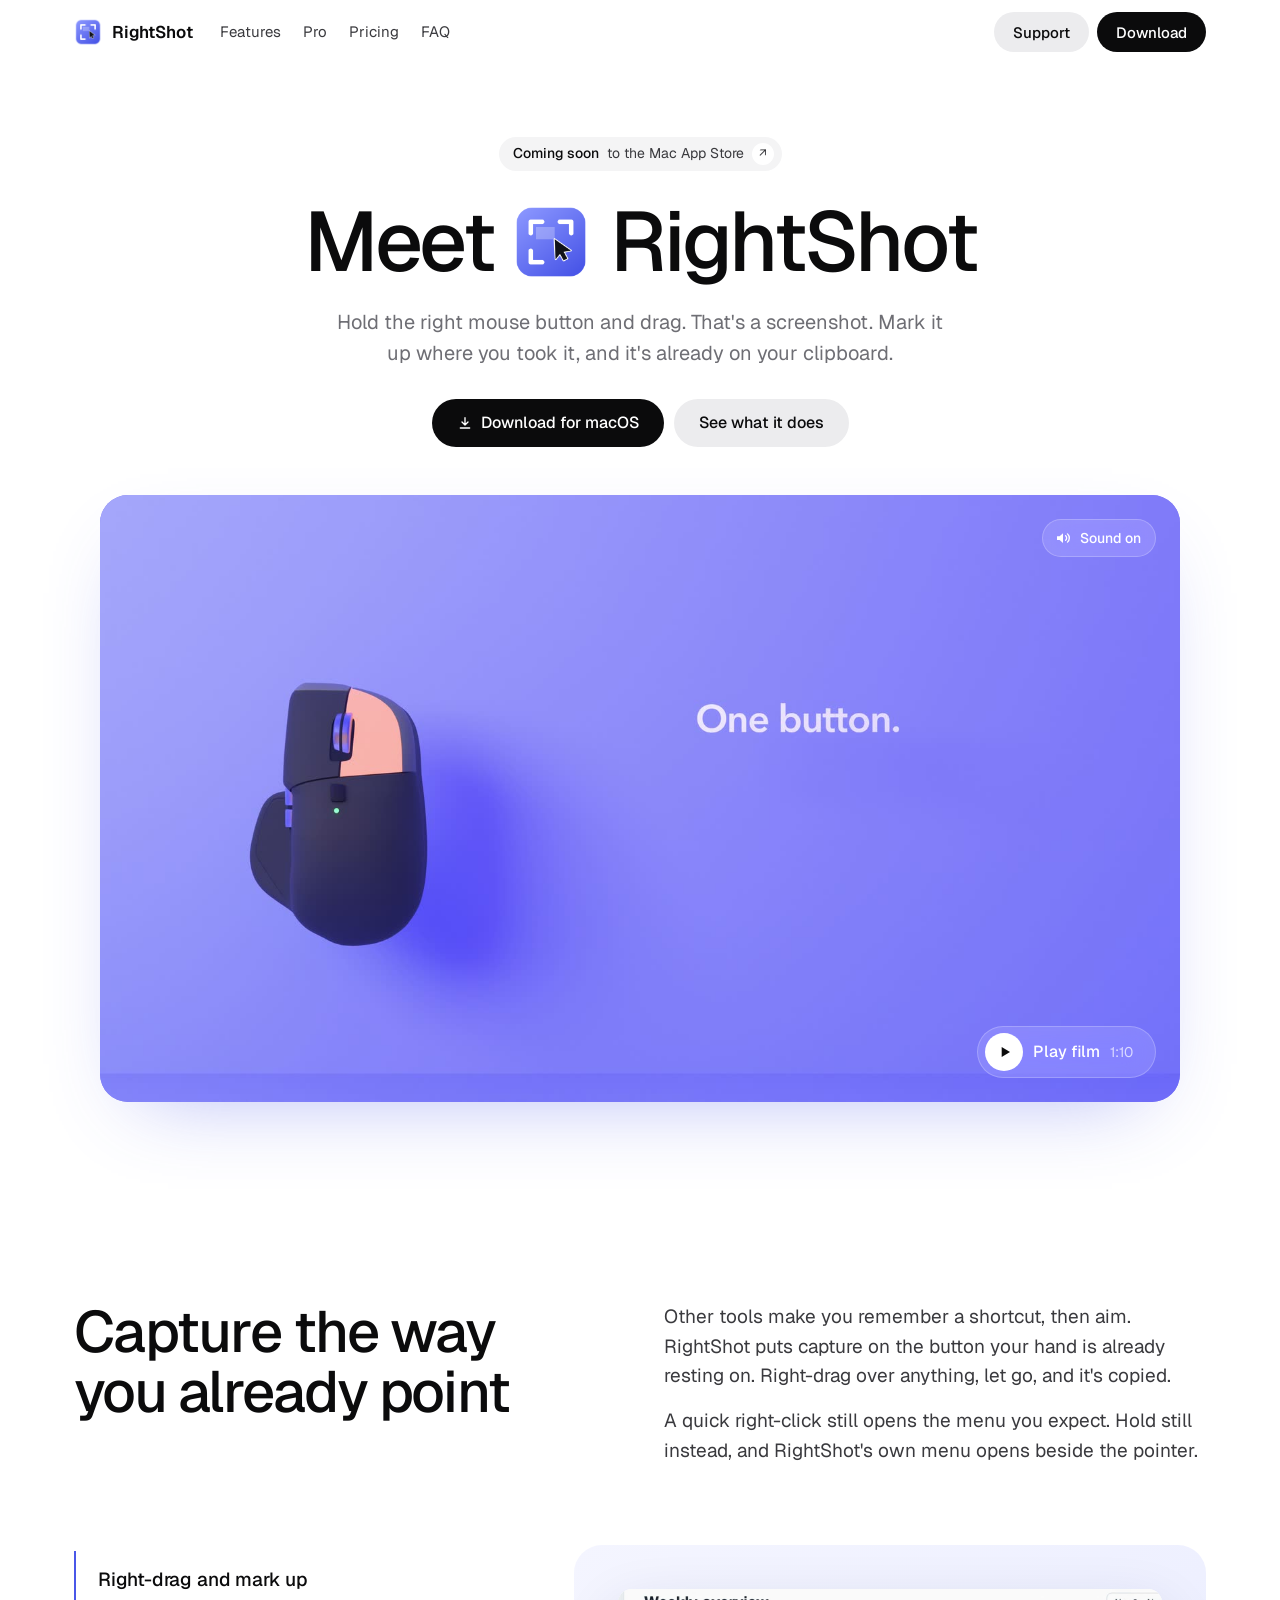
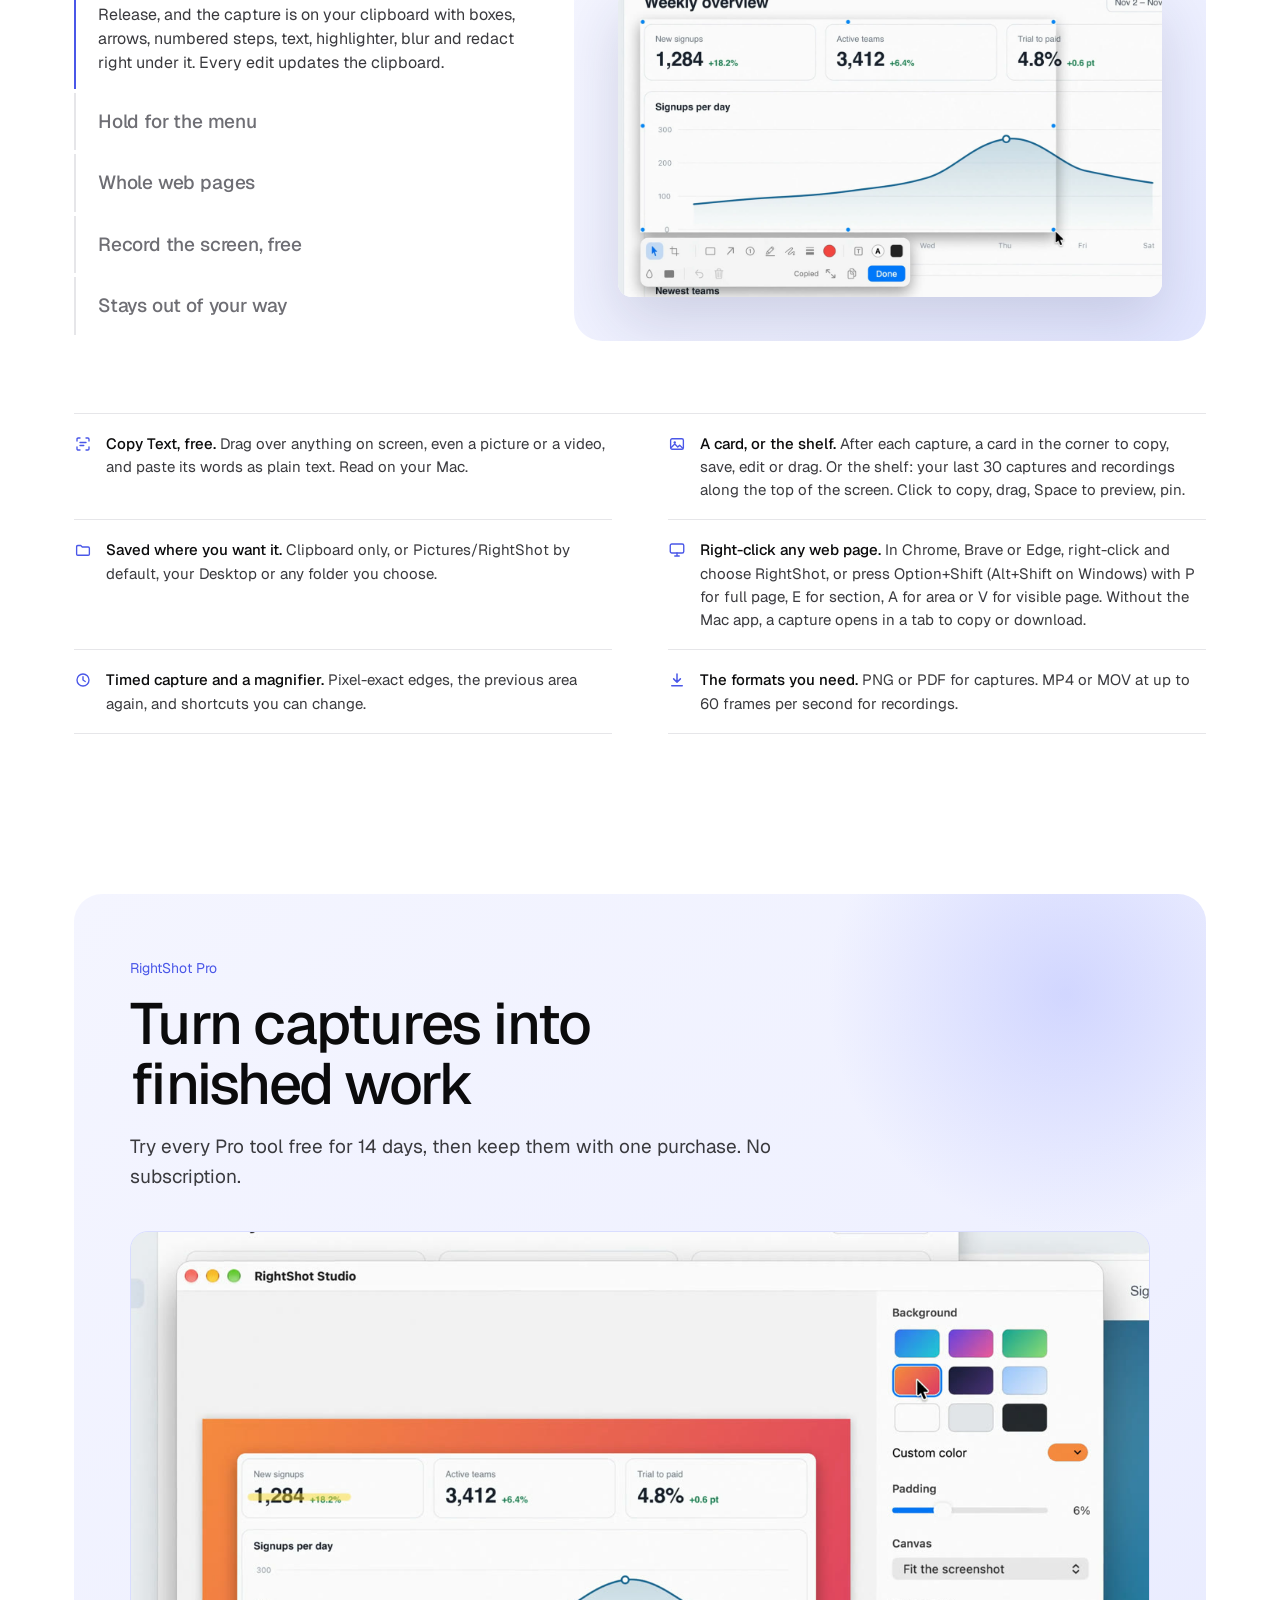
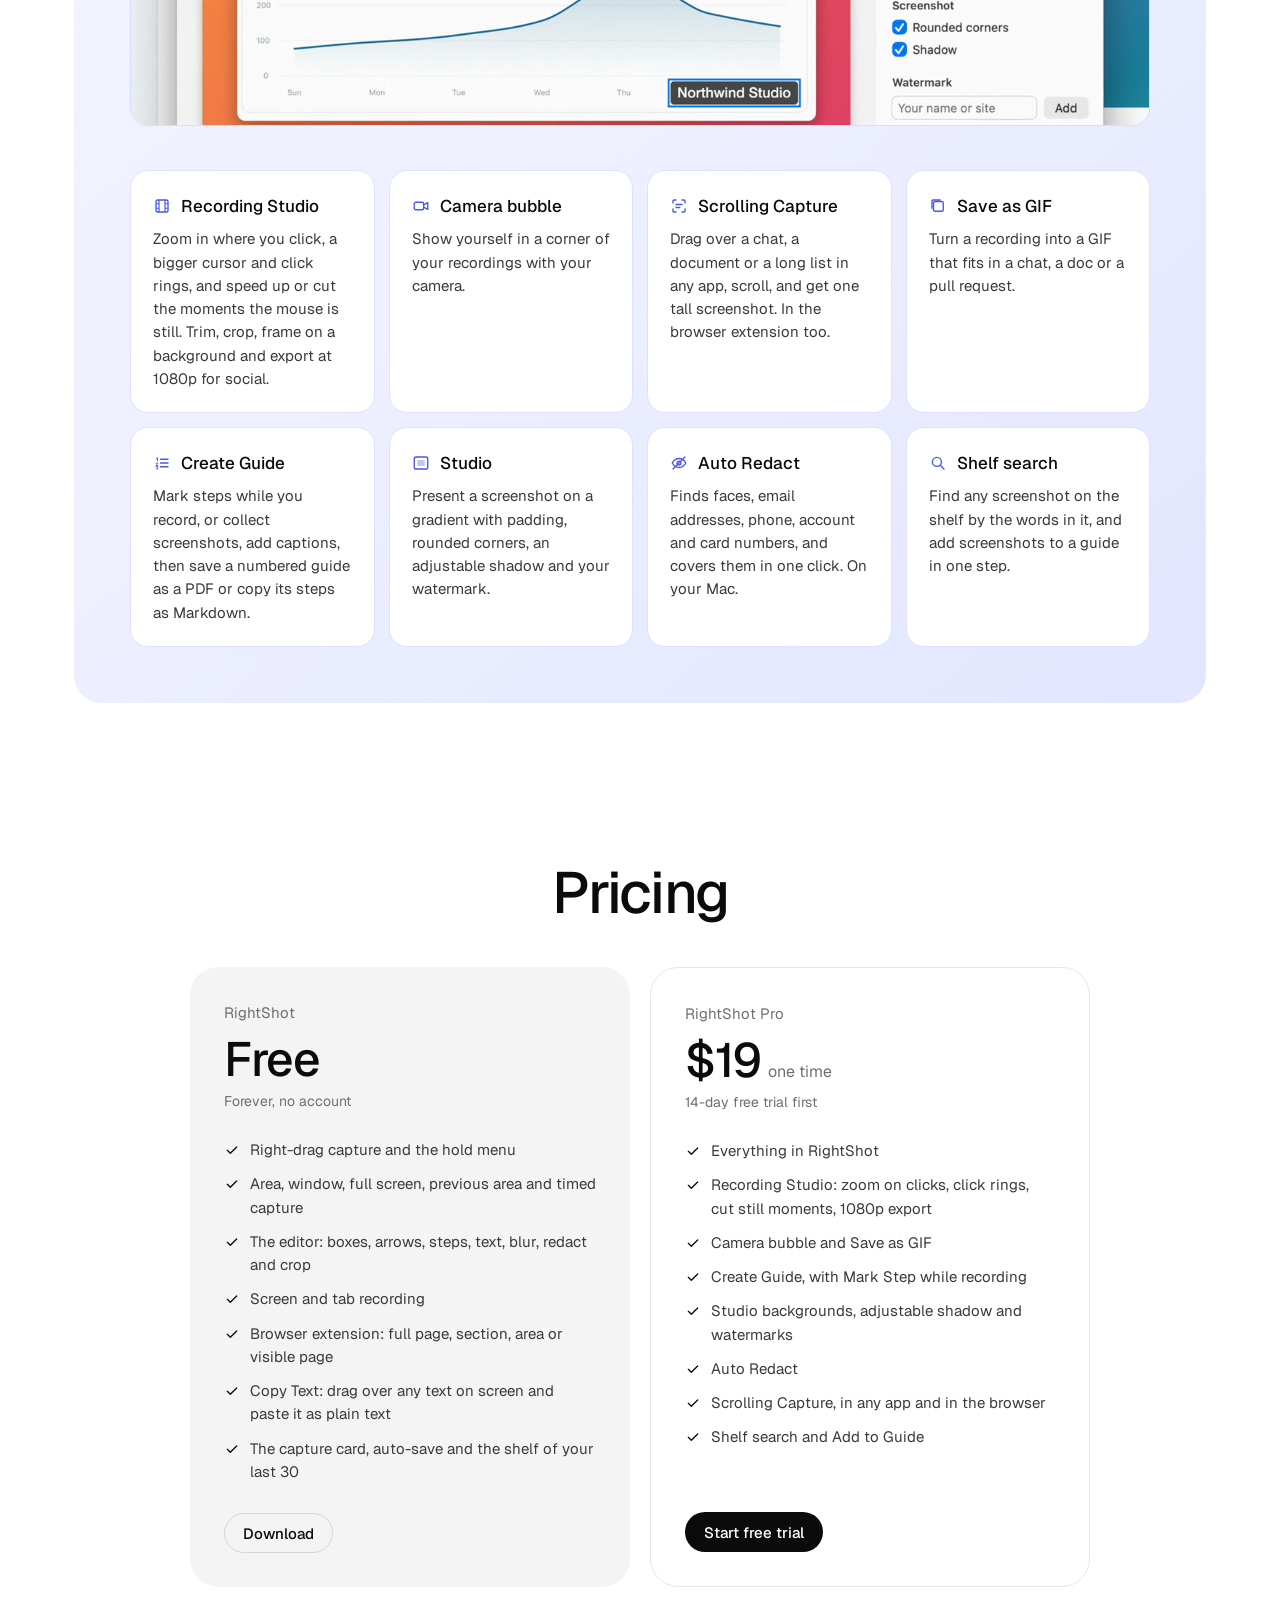
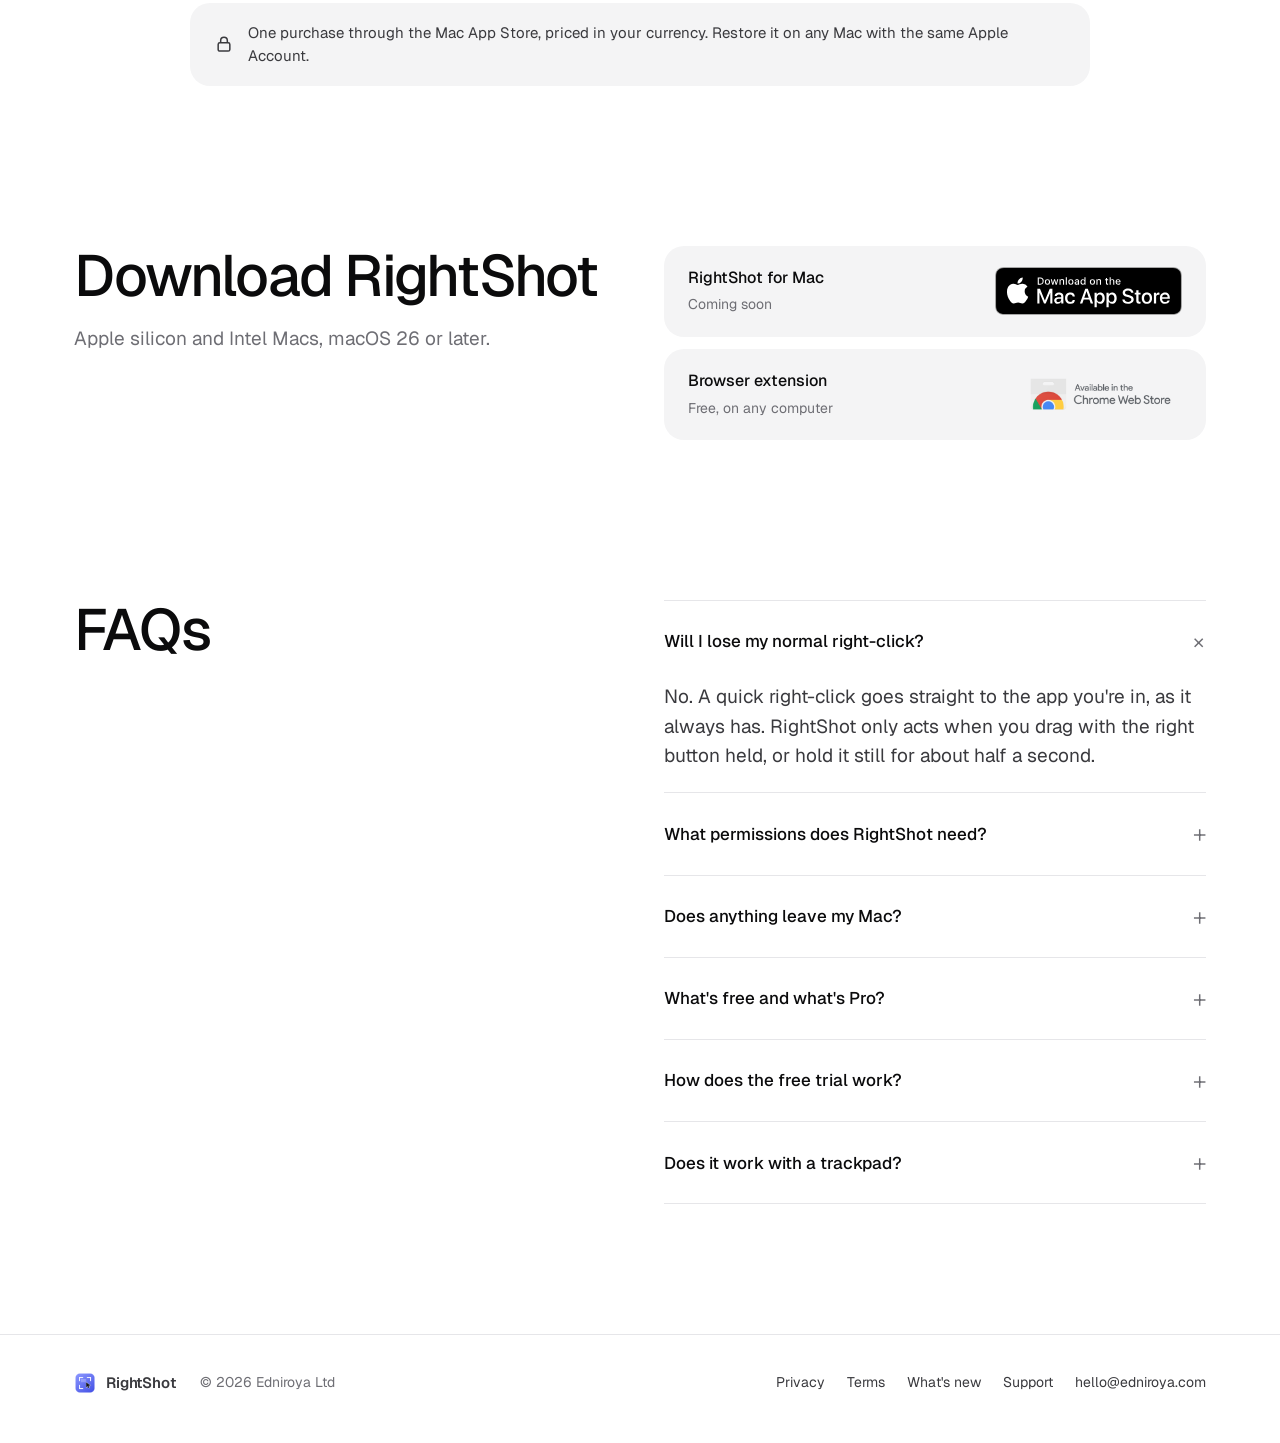
==== index.html @ 67e02fd5 "feat: features section becomes one click-through showcase and a compact list, less than half the hei" ====
<!doctype html>
<html lang="en-GB">
<head>
<meta charset="utf-8">
<meta name="viewport" content="width=device-width, initial-scale=1">
<title>RightShot: right-drag to capture on Mac</title>
<meta name="description" content="RightShot is a Mac screenshot and screen recording app. Hold the right mouse button and drag to capture, then edit and paste where you took it.">
<link rel="icon" type="image/png" href="assets/favicon-64.png">
<link rel="apple-touch-icon" href="assets/icon-256.png">
<meta property="og:title" content="RightShot: right-drag to capture on Mac">
<meta property="og:description" content="Hold the right mouse button and drag. That's a screenshot.">
<meta property="og:image" content="https://rightshot.edniroya.com/assets/icon-512.png">
<link rel="preconnect" href="https://fonts.googleapis.com">
<link rel="preconnect" href="https://fonts.gstatic.com" crossorigin>
<link href="https://fonts.googleapis.com/css2?family=Geist:wght@400;500;600&display=swap" rel="stylesheet">
<link rel="stylesheet" href="assets/site.css?v=20261120d">
</head>
<body>
<svg width="0" height="0" style="position:absolute" aria-hidden="true">
  <defs>
    <symbol id="i-check" viewBox="0 0 24 24"><path d="M5 12.5l4.5 4.5L19 7.5" fill="none" stroke="currentColor" stroke-width="2" stroke-linecap="round" stroke-linejoin="round"/></symbol>
    <symbol id="i-down" viewBox="0 0 24 24"><path d="M12 4v11m0 0l-4.5-4.5M12 15l4.5-4.5M5 19.5h14" fill="none" stroke="currentColor" stroke-width="2" stroke-linecap="round" stroke-linejoin="round"/></symbol>
    <symbol id="i-out" viewBox="0 0 24 24"><path d="M8 16L16 8m0 0H9.5M16 8v6.5" fill="none" stroke="currentColor" stroke-width="2" stroke-linecap="round" stroke-linejoin="round"/></symbol>
    <symbol id="i-pointer" viewBox="0 0 24 24"><path d="M6 4l12.5 7.2-5.6 1.3-2.6 5.4z" fill="none" stroke="currentColor" stroke-width="1.8" stroke-linejoin="round"/></symbol>
    <symbol id="i-rect" viewBox="0 0 24 24"><rect x="4" y="6" width="16" height="12" rx="1.5" fill="none" stroke="currentColor" stroke-width="1.8"/></symbol>
    <symbol id="i-arrow" viewBox="0 0 24 24"><path d="M5 19L18 6m0 0h-7m7 0v7" fill="none" stroke="currentColor" stroke-width="1.8" stroke-linecap="round" stroke-linejoin="round"/></symbol>
    <symbol id="i-blur" viewBox="0 0 24 24"><g fill="currentColor"><circle cx="7" cy="7" r="1.6"/><circle cx="12" cy="7" r="1.6"/><circle cx="17" cy="7" r="1.6"/><circle cx="7" cy="12" r="1.6"/><circle cx="12" cy="12" r="1.6"/><circle cx="17" cy="12" r="1.6"/><circle cx="7" cy="17" r="1.6"/><circle cx="12" cy="17" r="1.6"/><circle cx="17" cy="17" r="1.6"/></g></symbol>
    <symbol id="i-text" viewBox="0 0 24 24"><path d="M5 6h14M12 6v13" fill="none" stroke="currentColor" stroke-width="1.8" stroke-linecap="round"/></symbol>
    <symbol id="i-crop" viewBox="0 0 24 24"><path d="M7 3v14h14M3 7h14v14" fill="none" stroke="currentColor" stroke-width="1.8" stroke-linecap="round" stroke-linejoin="round"/></symbol>
    <symbol id="i-copy" viewBox="0 0 24 24"><rect x="8" y="8" width="12" height="12" rx="2" fill="none" stroke="currentColor" stroke-width="1.8"/><path d="M16 8V5.5A1.5 1.5 0 0014.5 4h-9A1.5 1.5 0 004 5.5v9A1.5 1.5 0 005.5 16H8" fill="none" stroke="currentColor" stroke-width="1.8"/></symbol>
    <symbol id="i-window" viewBox="0 0 24 24"><rect x="3" y="5" width="18" height="14" rx="2" fill="none" stroke="currentColor" stroke-width="1.8"/><path d="M3 9h18" stroke="currentColor" stroke-width="1.8"/></symbol>
    <symbol id="i-screen" viewBox="0 0 24 24"><rect x="3" y="4" width="18" height="12" rx="2" fill="none" stroke="currentColor" stroke-width="1.8"/><path d="M9 20h6M12 16v4" stroke="currentColor" stroke-width="1.8" stroke-linecap="round"/></symbol>
    <symbol id="i-scan" viewBox="0 0 24 24"><path d="M4 8V5.5A1.5 1.5 0 015.5 4H8M16 4h2.5A1.5 1.5 0 0120 5.5V8M20 16v2.5a1.5 1.5 0 01-1.5 1.5H16M8 20H5.5A1.5 1.5 0 014 18.5V16M8 10h8M8 14h5" fill="none" stroke="currentColor" stroke-width="1.8" stroke-linecap="round"/></symbol>
    <symbol id="i-record" viewBox="0 0 24 24"><circle cx="12" cy="12" r="8" fill="none" stroke="currentColor" stroke-width="1.8"/><circle cx="12" cy="12" r="3.5" fill="currentColor"/></symbol>
    <symbol id="i-redo" viewBox="0 0 24 24"><path d="M18 9a7 7 0 10.5 6M18 4v5h-5" fill="none" stroke="currentColor" stroke-width="1.8" stroke-linecap="round" stroke-linejoin="round"/></symbol>
    <symbol id="i-folder" viewBox="0 0 24 24"><path d="M3.5 7.5A1.5 1.5 0 015 6h4l2 2h8a1.5 1.5 0 011.5 1.5v8A1.5 1.5 0 0119 19H5a1.5 1.5 0 01-1.5-1.5z" fill="none" stroke="currentColor" stroke-width="1.8" stroke-linejoin="round"/></symbol>
    <symbol id="i-image" viewBox="0 0 24 24"><rect x="3.5" y="5" width="17" height="14" rx="2" fill="none" stroke="currentColor" stroke-width="1.8"/><circle cx="9" cy="10" r="1.6" fill="currentColor"/><path d="M4 17l5-5 4 4 2.5-2.5L20 18" fill="none" stroke="currentColor" stroke-width="1.8" stroke-linejoin="round"/></symbol>
    <symbol id="i-film" viewBox="0 0 24 24"><rect x="4" y="4" width="16" height="16" rx="2" fill="none" stroke="currentColor" stroke-width="1.8"/><path d="M8 4v16M16 4v16M4 9h4M4 15h4M16 9h4M16 15h4" stroke="currentColor" stroke-width="1.6"/></symbol>
    <symbol id="i-stack" viewBox="0 0 24 24"><rect x="6" y="6" width="13" height="13" rx="2" fill="none" stroke="currentColor" stroke-width="1.8"/><path d="M4 15V5.5A1.5 1.5 0 015.5 4H15" fill="none" stroke="currentColor" stroke-width="1.8" stroke-linecap="round"/></symbol>
    <symbol id="i-list" viewBox="0 0 24 24"><path d="M10 7h10M10 12h10M10 17h10" stroke="currentColor" stroke-width="1.8" stroke-linecap="round"/><path d="M4.5 6l1.5-1v4M4 12.5c.4-.8 2.5-1 2.4.2 0 .9-2.4 1.8-2.4 2.8h2.6M4.2 17h2.3l-1.2 1.2c1 0 1.5.5 1.2 1.3-.3.7-1.6.7-2.3.2" fill="none" stroke="currentColor" stroke-width="1.3" stroke-linecap="round" stroke-linejoin="round"/></symbol>
    <symbol id="i-frame" viewBox="0 0 24 24"><rect x="3" y="4" width="18" height="16" rx="2.5" fill="none" stroke="currentColor" stroke-width="1.8"/><rect x="7" y="8" width="10" height="8" rx="1" fill="currentColor" opacity=".35"/></symbol>
    <symbol id="i-eyeoff" viewBox="0 0 24 24"><path d="M3 12s3.2-6 9-6 9 6 9 6-3.2 6-9 6-9-6-9-6z" fill="none" stroke="currentColor" stroke-width="1.8"/><circle cx="12" cy="12" r="2.6" fill="none" stroke="currentColor" stroke-width="1.8"/><path d="M4 20L20 4" stroke="currentColor" stroke-width="1.8" stroke-linecap="round"/></symbol>
    <symbol id="i-clock" viewBox="0 0 24 24"><circle cx="12" cy="12" r="8" fill="none" stroke="currentColor" stroke-width="1.8"/><path d="M12 7.5V12l3 2" fill="none" stroke="currentColor" stroke-width="1.8" stroke-linecap="round" stroke-linejoin="round"/></symbol>
    <symbol id="i-search" viewBox="0 0 24 24"><circle cx="10.5" cy="10.5" r="6" fill="none" stroke="currentColor" stroke-width="1.8"/><path d="M15 15l5 5" fill="none" stroke="currentColor" stroke-width="1.8" stroke-linecap="round"/></symbol>
    <symbol id="i-camera" viewBox="0 0 24 24"><rect x="3" y="7" width="12.5" height="10" rx="2" fill="none" stroke="currentColor" stroke-width="1.8"/><path d="M15.5 10.5L21 7.5v9l-5.5-3" fill="none" stroke="currentColor" stroke-width="1.8" stroke-linejoin="round"/></symbol>
    <symbol id="i-lock" viewBox="0 0 24 24"><rect x="5" y="10.5" width="14" height="10" rx="2" fill="none" stroke="currentColor" stroke-width="1.8"/><path d="M8 10.5V8a4 4 0 018 0v2.5" fill="none" stroke="currentColor" stroke-width="1.8"/></symbol>
  </defs>
</svg>

<header class="nav" id="top">
  <div class="wrap">
    <a class="brand" href="./"><img src="assets/icon-256.png" alt="">RightShot</a>
    <nav class="nav-links" aria-label="Main">
      <a href="#features">Features</a>
      <a href="#pro">Pro</a>
      <a href="#pricing">Pricing</a>
      <a href="#faq">FAQ</a>
    </nav>
    <div class="nav-actions">
      <a class="btn btn-soft" href="support.html">Support</a>
      <a class="btn btn-dark" href="#download">Download</a>
    </div>
  </div>
</header>

<main>
  <div class="wrap hero">
    <a class="pill-note" href="#download"><b>Coming soon</b> to the Mac App Store <span aria-hidden="true">&#8599;</span></a>
    <h1>Meet <img src="assets/icon-512.png" alt=""> RightShot</h1>
    <p class="lede">Hold the right mouse button and drag. That's a screenshot. Mark it up where you took it, and it's already on your clipboard.</p>
    <div class="cta">
      <a class="btn btn-dark btn-lg" href="#download"><svg aria-hidden="true"><use href="#i-down"/></svg>Download for macOS</a>
      <a class="btn btn-soft btn-lg" href="#features">See what it does</a>
    </div>

    <div class="demo">
      <div class="film" id="film">
        <video id="filmVideo" src="assets/rightshot-film.mp4" poster="assets/film-poster.jpg" preload="none" playsinline aria-label="RightShot film, The Right Button: click for your Mac's menu, hold for RightShot's menu, drag for a screenshot, then the shelf, recording and Auto Redact."></video>
        <button class="play" id="play" type="button"><span class="disc"><svg viewBox="0 0 24 24" aria-hidden="true"><path d="M7 4.5v15l12.5-7.5z" fill="currentColor"/></svg></span>Play film <small>1:10</small></button>
        <button class="sound" id="sound" type="button"><svg viewBox="0 0 24 24" aria-hidden="true"><path d="M4 9.5h3.5L12 5.5v13l-4.5-4H4z" fill="currentColor"/><path class="waves" d="M15.5 9a4 4 0 010 6M18 6.5a7.5 7.5 0 010 11" fill="none" stroke="currentColor" stroke-width="1.8" stroke-linecap="round"/><path class="cross" d="M16 9.5l5 5M21 9.5l-5 5" fill="none" stroke="currentColor" stroke-width="1.8" stroke-linecap="round"/></svg><span>Sound on</span></button>
      </div>
    </div>
  </div>

  <section class="wrap" id="features">
    <div class="split">
      <h2 class="big">Capture the way<br>you already point</h2>
      <div>
        <p>Other tools make you remember a shortcut, then aim. RightShot puts capture on the button your hand is already resting on. Right-drag over anything, let go, and it's copied.</p>
        <p>A quick right-click still opens the menu you expect. Hold still instead, and RightShot's own menu opens beside the pointer.</p>
      </div>
    </div>

    <div class="showcase">
      <div class="show-tabs">
        <button class="show-tab on" type="button" aria-pressed="true" data-i="0"><b>Right-drag and mark up</b><span>Release, and the capture is on your clipboard with boxes, arrows, numbered steps, text, highlighter, blur and redact right under it. Every edit updates the clipboard.</span></button>
        <button class="show-tab" type="button" aria-pressed="false" data-i="1"><b>Hold for the menu</b><span>Keep the right button still for half a second and every capture is beside your pointer: area, window, full screen, text and recording.</span></button>
        <button class="show-tab" type="button" aria-pressed="false" data-i="2"><b>Whole web pages</b><span>The free extension captures a full page, a section, an area or what's on screen, to copy or download, on any computer. With RightShot for Mac: the editor, Record This Tab and Capture Scrolling Area (Pro).</span></button>
        <button class="show-tab" type="button" aria-pressed="false" data-i="3"><b>Record the screen, free</b><span>An area, a window, the whole screen or one browser tab, with system audio and your microphone when you want them.</span></button>
        <button class="show-tab" type="button" aria-pressed="false" data-i="4"><b>Stays out of your way</b><span>Pick apps where the right button is left alone, such as games and 3D tools, or only start a capture while you hold a key.</span></button>
      </div>
      <div class="stage">
        <img class="on" src="assets/shot-markup.jpg" alt="A capture of a dashboard with its selection handles and the RightShot toolbar underneath." loading="lazy" data-i="0">
        <img class="tall" src="assets/shot-menu.jpg" alt="The RightShot menu beside the pointer, with Record Area selected." loading="lazy" data-i="1" aria-hidden="true">
        <img src="assets/shot-page.jpg" alt="A full web page captured top to bottom and opened in the RightShot editor." loading="lazy" data-i="2" aria-hidden="true">
        <img src="assets/shot-record.jpg" alt="An area being selected on a web page for recording, with its size shown." loading="lazy" data-i="3" aria-hidden="true">
        <img src="assets/shot-settings.jpg" alt="RightShot Settings, Capture tab: Start right-drag set to No key, and the list of apps where right-drag is left alone." loading="lazy" data-i="4" aria-hidden="true">
      </div>
    </div>

    <div class="facts">
      <div class="fact"><svg aria-hidden="true"><use href="#i-scan"/></svg><p><b>Copy Text, free.</b> Drag over anything on screen, even a picture or a video, and paste its words as plain text. Read on your Mac.</p></div>
      <div class="fact"><svg aria-hidden="true"><use href="#i-image"/></svg><p><b>A card, or the shelf.</b> After each capture, a card in the corner to copy, save, edit or drag. Or the shelf: your last 30 captures and recordings along the top of the screen. Click to copy, drag, Space to preview, pin.</p></div>
      <div class="fact"><svg aria-hidden="true"><use href="#i-folder"/></svg><p><b>Saved where you want it.</b> Clipboard only, or Pictures/RightShot by default, your Desktop or any folder you choose.</p></div>
      <div class="fact"><svg aria-hidden="true"><use href="#i-screen"/></svg><p><b>Right-click any web page.</b> In Chrome, Brave or Edge, right-click and choose RightShot, or press Option+Shift (Alt+Shift on Windows) with P for full page, E for section, A for area or V for visible page. Without the Mac app, a capture opens in a tab to copy or download.</p></div>
      <div class="fact"><svg aria-hidden="true"><use href="#i-clock"/></svg><p><b>Timed capture and a magnifier.</b> Pixel-exact edges, the previous area again, and shortcuts you can change.</p></div>
      <div class="fact"><svg aria-hidden="true"><use href="#i-down"/></svg><p><b>The formats you need.</b> PNG or PDF for captures. MP4 or MOV at up to 60 frames per second for recordings.</p></div>
    </div>
  </section>

  <section class="wrap" id="pro">
    <div class="pro-band">
      <p class="eyebrow" style="color:var(--peri)">RightShot Pro</p>
      <h2 class="big">Turn captures into finished work</h2>
      <p class="sub">Try every Pro tool free for 14 days, then keep them with one purchase. No subscription.</p>
      <img class="pro-shot" src="assets/shot-studio.jpg" alt="RightShot Studio framing a screenshot on an orange gradient, with background, padding and watermark controls." loading="lazy">
      <div class="pro-grid">
        <div class="pro-item"><h4><svg><use href="#i-film"/></svg>Recording Studio</h4><p>Zoom in where you click, a bigger cursor and click rings, and speed up or cut the moments the mouse is still. Trim, crop, frame on a background and export at 1080p for social.</p></div>
        <div class="pro-item"><h4><svg><use href="#i-camera"/></svg>Camera bubble</h4><p>Show yourself in a corner of your recordings with your camera.</p></div>
        <div class="pro-item"><h4><svg><use href="#i-scan"/></svg>Scrolling Capture</h4><p>Drag over a chat, a document or a long list in any app, scroll, and get one tall screenshot. In the browser extension too.</p></div>
        <div class="pro-item"><h4><svg><use href="#i-stack"/></svg>Save as GIF</h4><p>Turn a recording into a GIF that fits in a chat, a doc or a pull request.</p></div>
        <div class="pro-item"><h4><svg><use href="#i-list"/></svg>Create Guide</h4><p>Mark steps while you record, or collect screenshots, add captions, then save a numbered guide as a PDF or copy its steps as Markdown.</p></div>
        <div class="pro-item"><h4><svg><use href="#i-frame"/></svg>Studio</h4><p>Present a screenshot on a gradient with padding, rounded corners, an adjustable shadow and your watermark.</p></div>
        <div class="pro-item"><h4><svg><use href="#i-eyeoff"/></svg>Auto Redact</h4><p>Finds faces, email addresses, phone, account and card numbers, and covers them in one click. On your Mac.</p></div>
        <div class="pro-item"><h4><svg><use href="#i-search"/></svg>Shelf search</h4><p>Find any screenshot on the shelf by the words in it, and add screenshots to a guide in one step.</p></div>
      </div>
    </div>
  </section>

  <section class="wrap center" id="pricing">
    <h2 class="big">Pricing</h2>
    <div class="price-grid">
      <div class="price">
        <span class="name">RightShot</span>
        <div class="amount">Free</div>
        <span class="when">Forever, no account</span>
        <ul>
          <li><svg><use href="#i-check"/></svg>Right-drag capture and the hold menu</li>
          <li><svg><use href="#i-check"/></svg>Area, window, full screen, previous area and timed capture</li>
          <li><svg><use href="#i-check"/></svg>The editor: boxes, arrows, steps, text, blur, redact and crop</li>
          <li><svg><use href="#i-check"/></svg>Screen and tab recording</li>
          <li><svg><use href="#i-check"/></svg>Browser extension: full page, section, area or visible page</li>
          <li><svg><use href="#i-check"/></svg>Copy Text: drag over any text on screen and paste it as plain text</li>
          <li><svg><use href="#i-check"/></svg>The capture card, auto-save and the shelf of your last 30</li>
        </ul>
        <a class="btn btn-line" href="#download">Download</a>
      </div>
      <div class="price pro">
        <span class="name">RightShot Pro</span>
        <div class="amount">$19<small>one time</small></div>
        <span class="when">14-day free trial first</span>
        <ul>
          <li><svg><use href="#i-check"/></svg>Everything in RightShot</li>
          <li><svg><use href="#i-check"/></svg>Recording Studio: zoom on clicks, click rings, cut still moments, 1080p export</li>
          <li><svg><use href="#i-check"/></svg>Camera bubble and Save as GIF</li>
          <li><svg><use href="#i-check"/></svg>Create Guide, with Mark Step while recording</li>
          <li><svg><use href="#i-check"/></svg>Studio backgrounds, adjustable shadow and watermarks</li>
          <li><svg><use href="#i-check"/></svg>Auto Redact</li>
          <li><svg><use href="#i-check"/></svg>Scrolling Capture, in any app and in the browser</li>
          <li><svg><use href="#i-check"/></svg>Shelf search and Add to Guide</li>
        </ul>
        <a class="btn btn-dark" href="#download">Start free trial</a>
      </div>
    </div>
    <div class="note-bar"><svg aria-hidden="true"><use href="#i-lock"/></svg><span>One purchase through the Mac App Store, priced in your currency. Restore it on any Mac with the same Apple Account.</span></div>
  </section>

  <section class="wrap" id="download">
    <div class="split">
      <div>
        <h2 class="big">Download RightShot</h2>
        <p style="color:var(--muted);margin-top:18px">Apple silicon and Intel Macs, macOS 26 or later.</p>
      </div>
      <div class="dl">
        <div class="row"><div><b>RightShot for Mac</b><small>Coming soon</small></div><span class="badge-slot"><img class="badge" src="assets/badge-mac-app-store.svg" alt="Download on the Mac App Store" width="187" height="48"></span></div>
        <a class="row" href="https://chromewebstore.google.com/detail/rightshot/adfhiflmcijabcmelnndfnlocofpcgao"><div><b>Browser extension</b><small>Free, on any computer</small></div><span class="badge-slot"><img class="badge" src="assets/badge-chrome-web-store.png" alt="Available in the Chrome Web Store" width="159" height="48"></span></a>
      </div>
    </div>
  </section>

  <section class="wrap" id="faq">
    <div class="split">
      <h2 class="big">FAQs</h2>
      <div class="faq">
        <details open>
          <summary>Will I lose my normal right-click?</summary>
          <p>No. A quick right-click goes straight to the app you're in, as it always has. RightShot only acts when you drag with the right button held, or hold it still for about half a second.</p>
        </details>
        <details>
          <summary>What permissions does RightShot need?</summary>
          <p>Screen Recording, so it can capture what's on screen. Right-drag also needs Accessibility, so RightShot can tell a right-drag from a right-click. You can capture from the menu bar with Screen Recording alone.</p>
        </details>
        <details>
          <summary>Does anything leave my Mac?</summary>
          <p>No. Captures, recordings, text recognition and Auto Redact all run on your Mac. There's no account, no analytics and no RightShot server. Purchases go through the Mac App Store. See the <a href="privacy.html">privacy policy</a>.</p>
        </details>
        <details>
          <summary>What's free and what's Pro?</summary>
          <p>Capturing, editing, recording, Copy Text, the shelf and the browser extension are free. Pro adds Recording Studio, the camera bubble, Scrolling Capture, GIFs, Create Guide, Studio, Auto Redact and shelf search.</p>
        </details>
        <details>
          <summary>How does the free trial work?</summary>
          <p>Choose Start Free Trial on any Pro tool. You get every Pro tool for 14 days, and nothing is charged. When it ends, Pro tools ask you to unlock them, and everything free keeps working.</p>
        </details>
        <details>
          <summary>Does it work with a trackpad?</summary>
          <p>Yes. On supported trackpads, press with two fingers and drag. Capture Area in the menu bar works with a one-finger drag too.</p>
        </details>
      </div>
    </div>
  </section>
</main>

<footer>
  <div class="wrap">
    <a class="brand" href="./" style="font-size:15px"><img src="assets/icon-256.png" alt="" style="width:22px;height:22px">RightShot</a>
    <span>&copy; 2026 Edniroya Ltd</span>
    <nav aria-label="Footer">
      <a href="privacy.html">Privacy</a>
      <a href="terms.html">Terms</a>
      <a href="changelog.html">What's new</a>
      <a href="support.html">Support</a>
      <a href="mailto:hello@edniroya.com">hello@edniroya.com</a>
    </nav>
  </div>
</footer>
<script src="assets/site.js?v=20261120d"></script>
</body>
</html>
---- assets/site.css ----
:root {
  color-scheme: light;
  --ink: #0b0b0c;
  --ink-2: #3a3a3e;
  --muted: #6e6e74;
  --line: #e6e6e9;
  --card: #f4f4f5;
  --card-2: #ececee;
  --page: #ffffff;
  --peri: #4a57e8;
  --peri-2: #8b97ff;
  --peri-tint: #eef0ff;
  /* Corner radii in one place: set both to 2px for a squarer look. */
  --r-card: 28px;
  --r-pill: 999px;
  --r-inner: 14px;
  --font: "Geist", -apple-system, BlinkMacSystemFont, "Helvetica Neue", Arial, sans-serif;
  --wrap: 1180px;
}

* { box-sizing: border-box; }
html { scroll-behavior: smooth; -webkit-text-size-adjust: 100%; }
body {
  margin: 0;
  background: var(--page);
  color: var(--ink);
  font: 400 17px/1.55 var(--font);
  -webkit-font-smoothing: antialiased;
}
img { max-width: 100%; display: block; }
a { color: inherit; }
:focus-visible { outline: 2px solid var(--peri); outline-offset: 3px; border-radius: 4px; }
.wrap { max-width: var(--wrap); margin: 0 auto; padding: 0 24px; }
.sr-only { position: absolute; width: 1px; height: 1px; overflow: hidden; clip: rect(0 0 0 0); white-space: nowrap; }

/* Navigation */
.nav {
  position: sticky; top: 0; z-index: 20;
  background: rgba(255, 255, 255, 0.86);
  backdrop-filter: saturate(1.6) blur(14px);
  -webkit-backdrop-filter: saturate(1.6) blur(14px);
  border-bottom: 1px solid transparent;
  transition: border-color .2s;
}
.nav.scrolled { border-bottom-color: var(--line); }
.nav .wrap { display: flex; align-items: center; gap: 28px; height: 64px; }
.brand { display: flex; align-items: center; gap: 10px; font-weight: 600; font-size: 17px; text-decoration: none; letter-spacing: -0.01em; }
.brand img { width: 28px; height: 28px; }
.nav-links { display: flex; gap: 22px; margin-right: auto; }
.nav-links a { text-decoration: none; font-size: 15px; color: var(--ink-2); }
.nav-links a:hover { color: var(--ink); }
.nav-actions { display: flex; gap: 8px; }

.btn {
  display: inline-flex; align-items: center; justify-content: center; gap: 8px;
  height: 40px; padding: 0 18px; border-radius: var(--r-pill);
  font: 500 15px/1 var(--font); text-decoration: none; white-space: nowrap;
  border: 1px solid transparent; cursor: pointer; transition: background .15s, transform .1s;
}
.btn:active { transform: scale(0.98); }
.btn-dark { background: var(--ink); color: #fff; }
.btn-dark:hover { background: #2a2a2e; }
.btn-soft { background: var(--card-2); color: var(--ink); }
.btn-soft:hover { background: #e2e2e5; }
.btn-line { background: transparent; border-color: #d6d6da; color: var(--ink); }
.btn-line:hover { background: var(--card); }
.btn-lg { height: 48px; padding: 0 24px; font-size: 16px; }
.btn svg { width: 16px; height: 16px; }

/* Hero */
.hero { text-align: center; padding: 72px 0 40px; }
.pill-note {
  display: inline-flex; align-items: center; gap: 8px;
  font-size: 14px; color: var(--ink-2); padding: 6px 8px 6px 14px;
  border-radius: var(--r-pill); background: var(--card); text-decoration: none;
}
.pill-note b { font-weight: 500; color: var(--ink); }
.pill-note span { display: inline-grid; place-items: center; width: 22px; height: 22px; border-radius: 50%; background: #fff; font-size: 12px; }
.hero h1 {
  margin: 28px 0 0; font-weight: 500; letter-spacing: -0.035em;
  font-size: clamp(44px, 7.4vw, 84px); line-height: 1.02;
  display: flex; align-items: center; justify-content: center; gap: 0.22em; flex-wrap: wrap;
}
.hero h1 img { width: 0.95em; height: 0.95em; }
.hero p.lede { max-width: 620px; margin: 22px auto 0; font-size: clamp(17px, 2vw, 20px); color: var(--muted); }
.hero .cta { display: flex; gap: 10px; justify-content: center; margin-top: 30px; flex-wrap: wrap; }

/* Film */
.demo { margin: 48px auto 0; max-width: 1080px; }
.film { position: relative; border-radius: var(--r-card); overflow: hidden; background: #837ff0; aspect-ratio: 16 / 9; box-shadow: 0 30px 80px -40px rgba(74, 87, 232, 0.45); }
.film video { width: 100%; height: 100%; display: block; object-fit: cover; }
.play, .sound {
  position: absolute; z-index: 2; display: inline-flex; align-items: center;
  border: 1px solid rgba(255, 255, 255, 0.22); border-radius: var(--r-pill);
  background: rgba(255, 255, 255, 0.14); color: #fff; cursor: pointer;
  backdrop-filter: blur(14px) saturate(1.4); -webkit-backdrop-filter: blur(14px) saturate(1.4);
  transition: background .15s, transform .1s;
}
.play:hover, .sound:hover { background: rgba(255, 255, 255, 0.24); }
.play:active, .sound:active { transform: scale(0.97); }
.play { right: 24px; bottom: 24px; height: 52px; gap: 10px; padding: 0 22px 0 7px; font: 500 16px/1 var(--font); }
.play .disc { width: 38px; height: 38px; border-radius: 50%; background: #fff; color: var(--ink); display: grid; place-items: center; }
.play .disc svg { width: 16px; height: 16px; margin-left: 2px; }
.play small { font-size: 14px; color: rgba(255, 255, 255, 0.7); font-weight: 400; }
.film.playing .play { display: none; }
.sound { right: 24px; top: 24px; height: 38px; gap: 8px; padding: 0 14px 0 11px; font: 500 14px/1 var(--font); }
.sound svg { width: 18px; height: 18px; }
.sound .cross { display: none; }
.sound.off .cross { display: inline; }
.sound.off .waves { display: none; }

/* Sections */
section.wrap { margin-top: 160px; scroll-margin-top: 84px; }
.split { display: grid; grid-template-columns: 1fr 1fr; gap: 48px; align-items: start; }
.big { font-weight: 500; letter-spacing: -0.03em; font-size: clamp(36px, 5vw, 58px); line-height: 1.04; margin: 0; }
.split p { margin: 0 0 16px; font-size: 19px; color: var(--ink-2); }
.eyebrow { font-size: 14px; color: var(--muted); margin: 0 0 14px; }

.panel { background: #fff; border: 1px solid var(--line); border-bottom: 0; border-radius: var(--r-inner) var(--r-inner) 0 0; padding: 18px; }

/* Features showcase */
.showcase { display: grid; grid-template-columns: 5fr 7fr; gap: 48px; margin-top: 64px; align-items: center; }
.show-tabs { display: grid; gap: 4px; }
.show-tab { text-align: left; background: none; border: 0; border-left: 2px solid var(--line); padding: 14px 0 14px 22px; font: inherit; color: var(--ink); cursor: pointer; }
.show-tab b { display: block; font-size: 19px; font-weight: 500; letter-spacing: -0.01em; color: var(--muted); transition: color .2s; }
.show-tab span { display: none; margin-top: 8px; font-size: 16px; color: var(--ink-2); line-height: 1.5; }
.show-tab:hover b { color: var(--ink); }
.show-tab.on { border-left-color: var(--peri); }
.show-tab.on b { color: var(--ink); }
.show-tab.on span { display: block; }
.stage { position: relative; scroll-margin-top: 84px; border-radius: var(--r-card); background: linear-gradient(140deg, #f4f5ff 0%, var(--peri-tint) 60%, #e2e6ff 100%); aspect-ratio: 16 / 10; overflow: hidden; }
.stage img { position: absolute; top: 44px; left: 44px; width: calc(100% - 88px); height: calc(100% - 88px); object-fit: cover; object-position: top center; border-radius: var(--r-inner); box-shadow: 0 24px 60px rgba(30, 36, 90, 0.16); background: #fff; opacity: 0; transition: opacity .35s; }
.stage img.tall { object-position: 50% 72%; }
.stage img.on { opacity: 1; }
.facts { display: grid; grid-template-columns: 1fr 1fr; column-gap: 56px; margin-top: 72px; border-top: 1px solid var(--line); }
.fact { display: flex; gap: 14px; align-items: flex-start; padding: 18px 0; border-bottom: 1px solid var(--line); }
.fact svg { width: 18px; height: 18px; flex: none; margin-top: 3px; color: var(--peri); }
.fact p { margin: 0; font-size: 15px; color: var(--ink-2); line-height: 1.55; }
.fact b { font-weight: 500; color: var(--ink); }
@media (max-width: 900px) {
  .showcase { grid-template-columns: 1fr; gap: 28px; }
  .stage { order: -1; }
  .facts { grid-template-columns: 1fr; }
}
@media (max-width: 600px) {
  .stage img { top: 22px; left: 22px; width: calc(100% - 44px); height: calc(100% - 44px); }
  .show-tab { padding: 12px 0 12px 18px; }
  .show-tab b { font-size: 17px; }
  .facts { margin-top: 48px; }
}

/* Pro band */

.pro-band { border-radius: var(--r-card); background: linear-gradient(140deg, #f4f5ff 0%, var(--peri-tint) 55%, #e2e6ff 100%); color: var(--ink); padding: 64px 56px 56px; position: relative; overflow: hidden; }
.pro-band::after { content: ""; position: absolute; right: -120px; top: -160px; width: 520px; height: 520px; border-radius: 50%; background: radial-gradient(circle, rgba(139, 151, 255, 0.30), transparent 65%); }
.pro-band .big { color: var(--ink); max-width: 14ch; }
.pro-band .sub { color: var(--ink-2); font-size: 19px; max-width: 52ch; margin: 18px 0 0; }
.pro-shot { position: relative; z-index: 1; width: 100%; margin-top: 40px; border-radius: 18px; border: 1px solid #d9ddff; }
.pro-grid { position: relative; z-index: 1; display: grid; grid-template-columns: repeat(4, 1fr); gap: 14px; margin-top: 44px; }
@media (max-width: 1100px) { .pro-grid { grid-template-columns: 1fr 1fr; } }
.pro-item { background: #fff; border: 1px solid #dfe2ff; border-radius: 18px; padding: 22px; }
.pro-item h4 { margin: 0; font-size: 17px; font-weight: 500; display: flex; align-items: center; gap: 10px; }
.pro-item h4 svg { width: 18px; height: 18px; color: var(--peri); }
.pro-item p { margin: 8px 0 0; font-size: 15px; color: var(--ink-2); }

/* Pricing */
.center { text-align: center; }
.price-grid { display: grid; grid-template-columns: 1fr 1fr; gap: 20px; max-width: 900px; margin: 44px auto 0; text-align: left; }
.price { background: var(--card); border-radius: var(--r-card); padding: 34px; display: flex; flex-direction: column; }
.price .name { font-size: 15px; color: var(--muted); }
.price .amount { font-size: 48px; font-weight: 500; letter-spacing: -0.03em; margin-top: 10px; line-height: 1; }
.price .amount small { font-size: 16px; color: var(--muted); font-weight: 400; letter-spacing: 0; margin-left: 6px; }
.price .when { font-size: 14px; color: var(--muted); margin-top: 8px; }
.price ul { list-style: none; padding: 0; margin: 26px 0 30px; display: grid; gap: 11px; font-size: 15px; color: var(--ink-2); }
.price li { display: flex; gap: 10px; align-items: flex-start; }
.price li svg { width: 16px; height: 16px; flex: none; margin-top: 4px; color: var(--ink); }
.price .btn { margin-top: auto; align-self: flex-start; }
.price.pro { background: #fff; border: 1px solid var(--line); }
.note-bar { max-width: 900px; margin: 16px auto 0; text-align: left; background: var(--card); border-radius: 20px; padding: 18px 24px; display: flex; gap: 14px; align-items: center; font-size: 15px; color: var(--ink-2); }
.note-bar svg { width: 20px; height: 20px; flex: none; }

/* Download */
.dl { display: grid; gap: 12px; }
.dl a, .dl div.row { display: flex; align-items: center; gap: 16px; background: var(--card); border-radius: 20px; padding: 20px 24px; text-decoration: none; }
.dl a:hover { background: var(--card-2); }
.dl .badge-slot { width: 190px; flex: none; display: flex; align-items: center; justify-content: flex-end; margin-left: auto; }
.dl .badge { height: 48px; width: auto; border-radius: 8px; }
@media (max-width: 560px) {
  .dl div.row, .dl a { flex-direction: column; align-items: flex-start; gap: 12px; }
  .dl .badge-slot { width: auto; margin-left: 0; }
}
.dl b { display: block; font-weight: 500; font-size: 16px; }
.dl small { color: var(--muted); font-size: 14px; }

/* FAQ */
.faq details { border-bottom: 1px solid var(--line); }
.faq details:first-child { border-top: 1px solid var(--line); }
.faq summary { list-style: none; cursor: pointer; display: flex; justify-content: space-between; align-items: center; gap: 20px; padding: 22px 0; font-size: 17px; font-weight: 500; }
.faq summary::-webkit-details-marker { display: none; }
.faq summary::after { content: "+"; font-size: 24px; font-weight: 300; color: var(--muted); transition: transform .2s; }
.faq details[open] summary::after { transform: rotate(45deg); }
.faq details p { margin: 0 0 22px; color: var(--ink-2); max-width: 60ch; }

/* Footer */
footer { margin-top: 130px; border-top: 1px solid var(--line); padding: 36px 0 48px; font-size: 14px; color: var(--muted); }
footer .wrap { display: flex; gap: 24px; align-items: center; flex-wrap: wrap; }
footer nav { display: flex; gap: 22px; margin-left: auto; flex-wrap: wrap; }
footer a { text-decoration: none; color: var(--ink-2); }
footer a:hover { color: var(--ink); }

/* Legal and support pages */
.doc-page { max-width: 760px; margin: 0 auto; padding: 64px 24px 0; }
.doc-page h1 { font-size: clamp(38px, 6vw, 56px); font-weight: 500; letter-spacing: -0.03em; line-height: 1.05; margin: 0; }
.doc-page .meta { color: var(--muted); font-size: 14px; margin: 14px 0 0; }
.doc-page .summary { background: var(--card); border-radius: 20px; padding: 22px 26px; margin: 34px 0 10px; font-size: 17px; }
.doc-page .summary b { font-weight: 500; }
.doc-page h2 { font-size: 22px; font-weight: 500; letter-spacing: -0.01em; margin: 46px 0 12px; }
.doc-page p, .doc-page li { color: var(--ink-2); font-size: 16px; }
.doc-page ul { padding-left: 20px; }
.doc-page li { margin: 6px 0; }
.doc-page a { color: var(--peri); }
.doc-page table { width: 100%; border-collapse: collapse; font-size: 15px; margin: 12px 0; }
.doc-page th, .doc-page td { text-align: left; padding: 10px 12px 10px 0; border-bottom: 1px solid var(--line); vertical-align: top; }
.doc-page th { font-weight: 500; color: var(--ink); }
.contact-card { display: flex; align-items: center; gap: 16px; background: var(--card); border-radius: 20px; padding: 22px 26px; margin: 28px 0; }
.contact-card svg { width: 26px; height: 26px; flex: none; }
.contact-card b { display: block; font-weight: 500; }

@media (max-width: 900px) {
  .nav-links { display: none; }
  .nav .wrap { gap: 12px; }
  .brand { margin-right: auto; }
  .split, .price-grid { grid-template-columns: 1fr; }
  .pro-grid { grid-template-columns: 1fr 1fr; }
  .pro-band { padding: 44px 26px 30px; }
  section.wrap { margin-top: 104px; }
}
@media (max-width: 600px) {
  body { font-size: 16px; }
  .wrap { padding: 0 16px; }
  .nav-actions .btn-soft { display: none; }
  .hero { padding-top: 44px; }
  .play { right: 14px; bottom: 14px; height: 46px; font-size: 15px; }
  .play small { display: none; }
  .sound { right: 14px; top: 14px; }
  .pro-grid { grid-template-columns: 1fr; }
  .price { padding: 26px; }
  footer nav { margin-left: 0; }
}
@media (prefers-reduced-motion: reduce) {
  html { scroll-behavior: auto; }
}
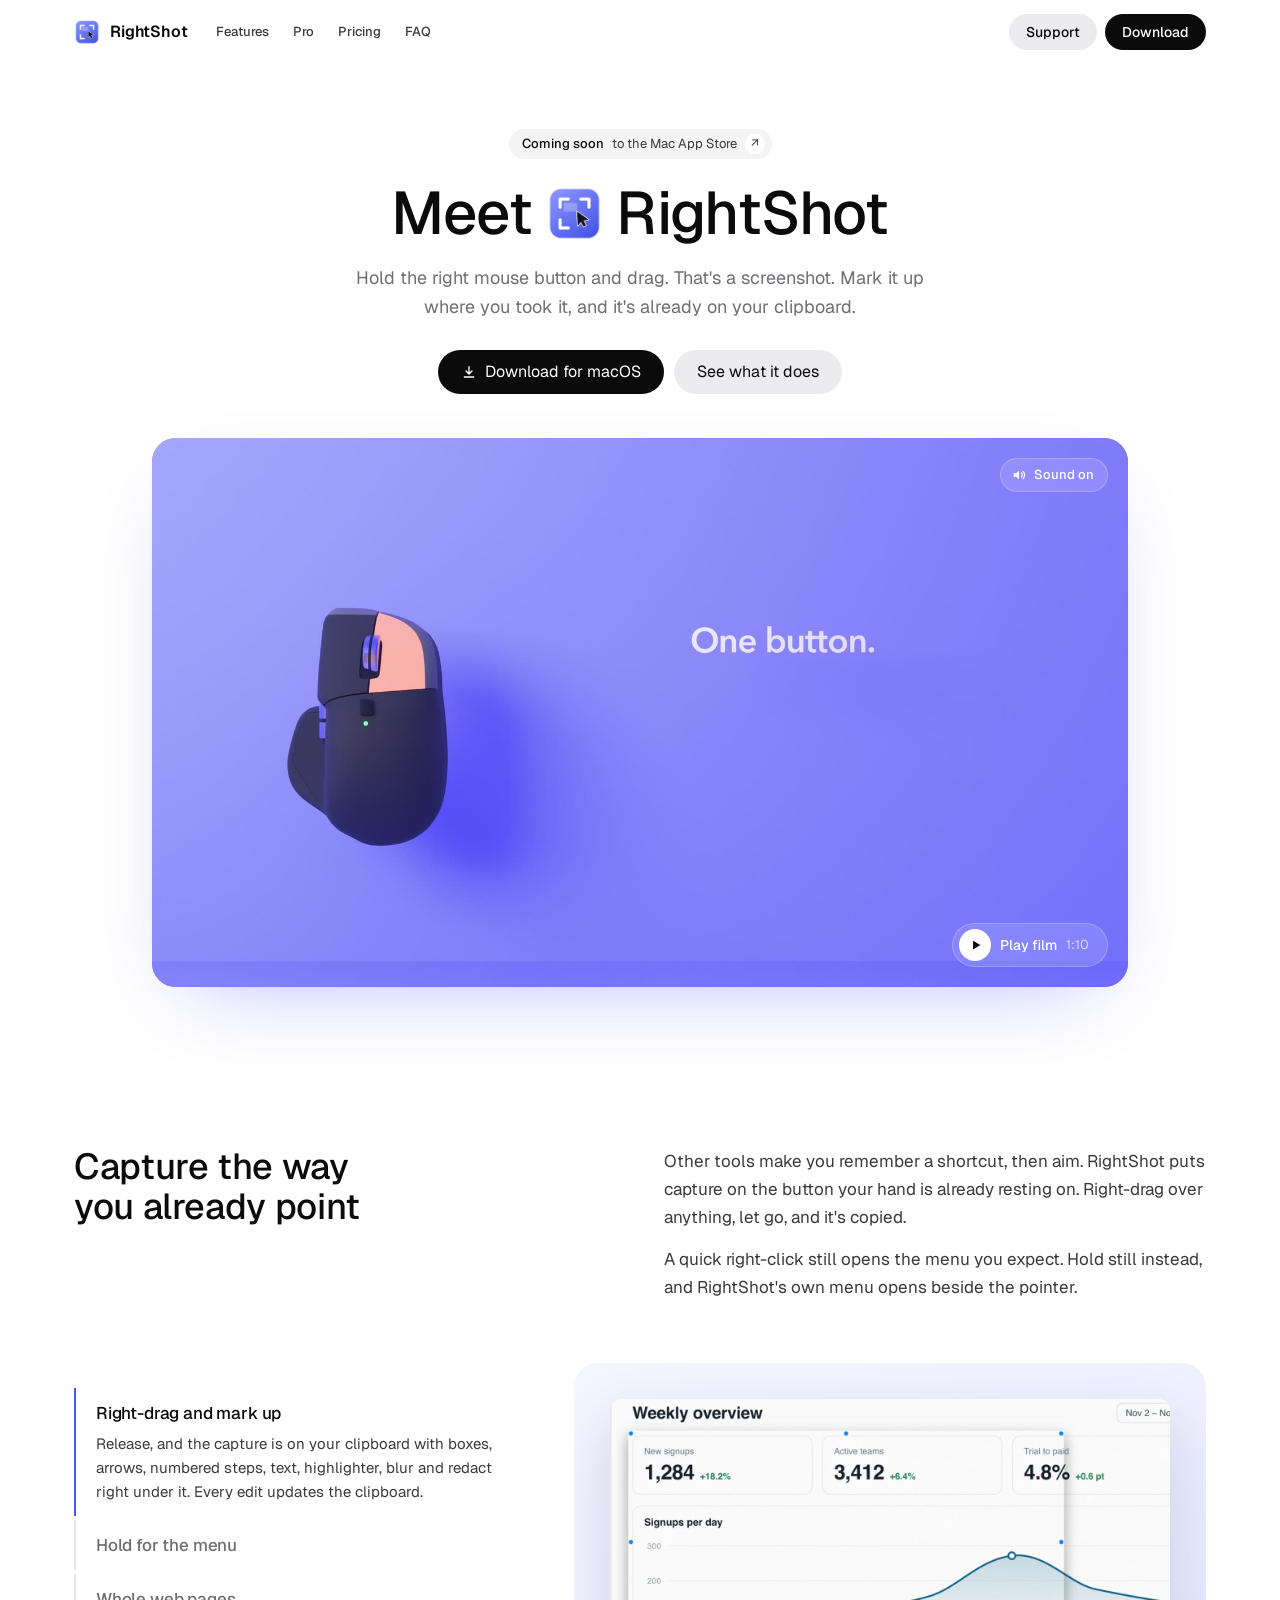
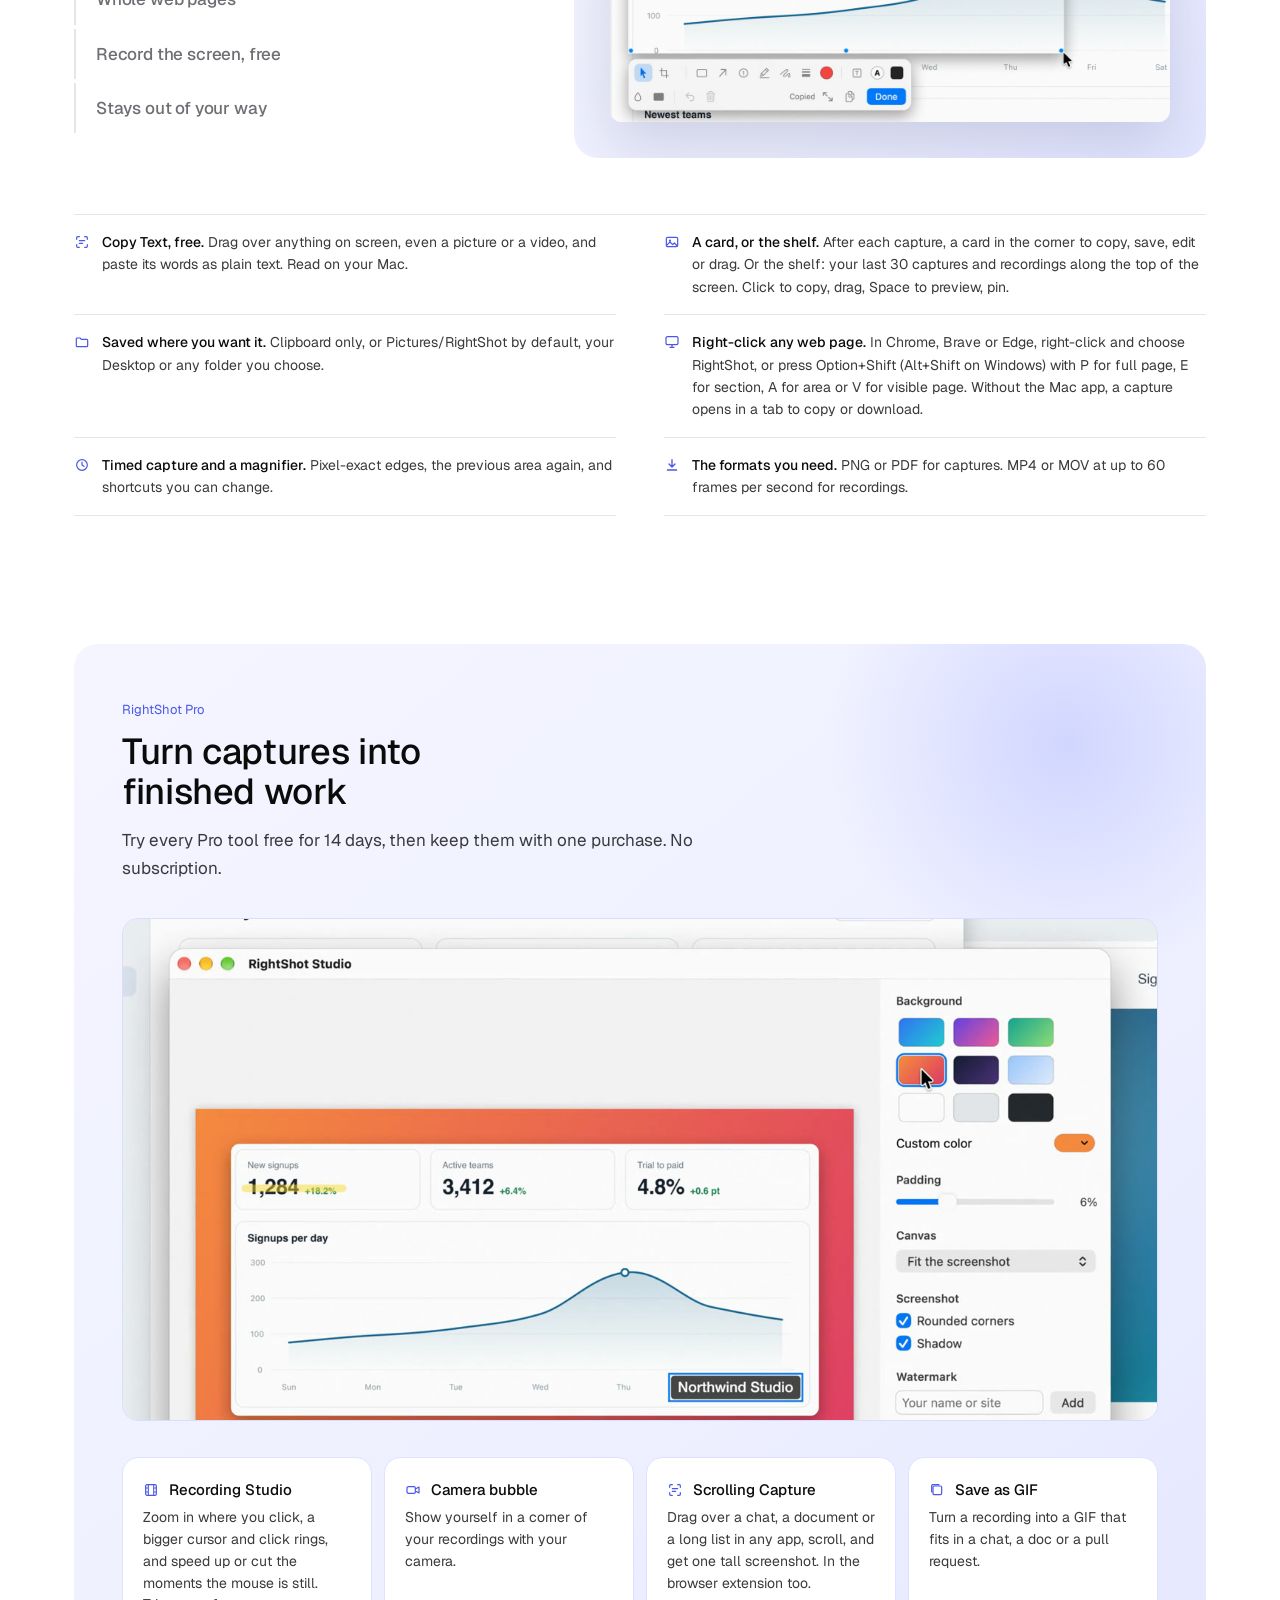
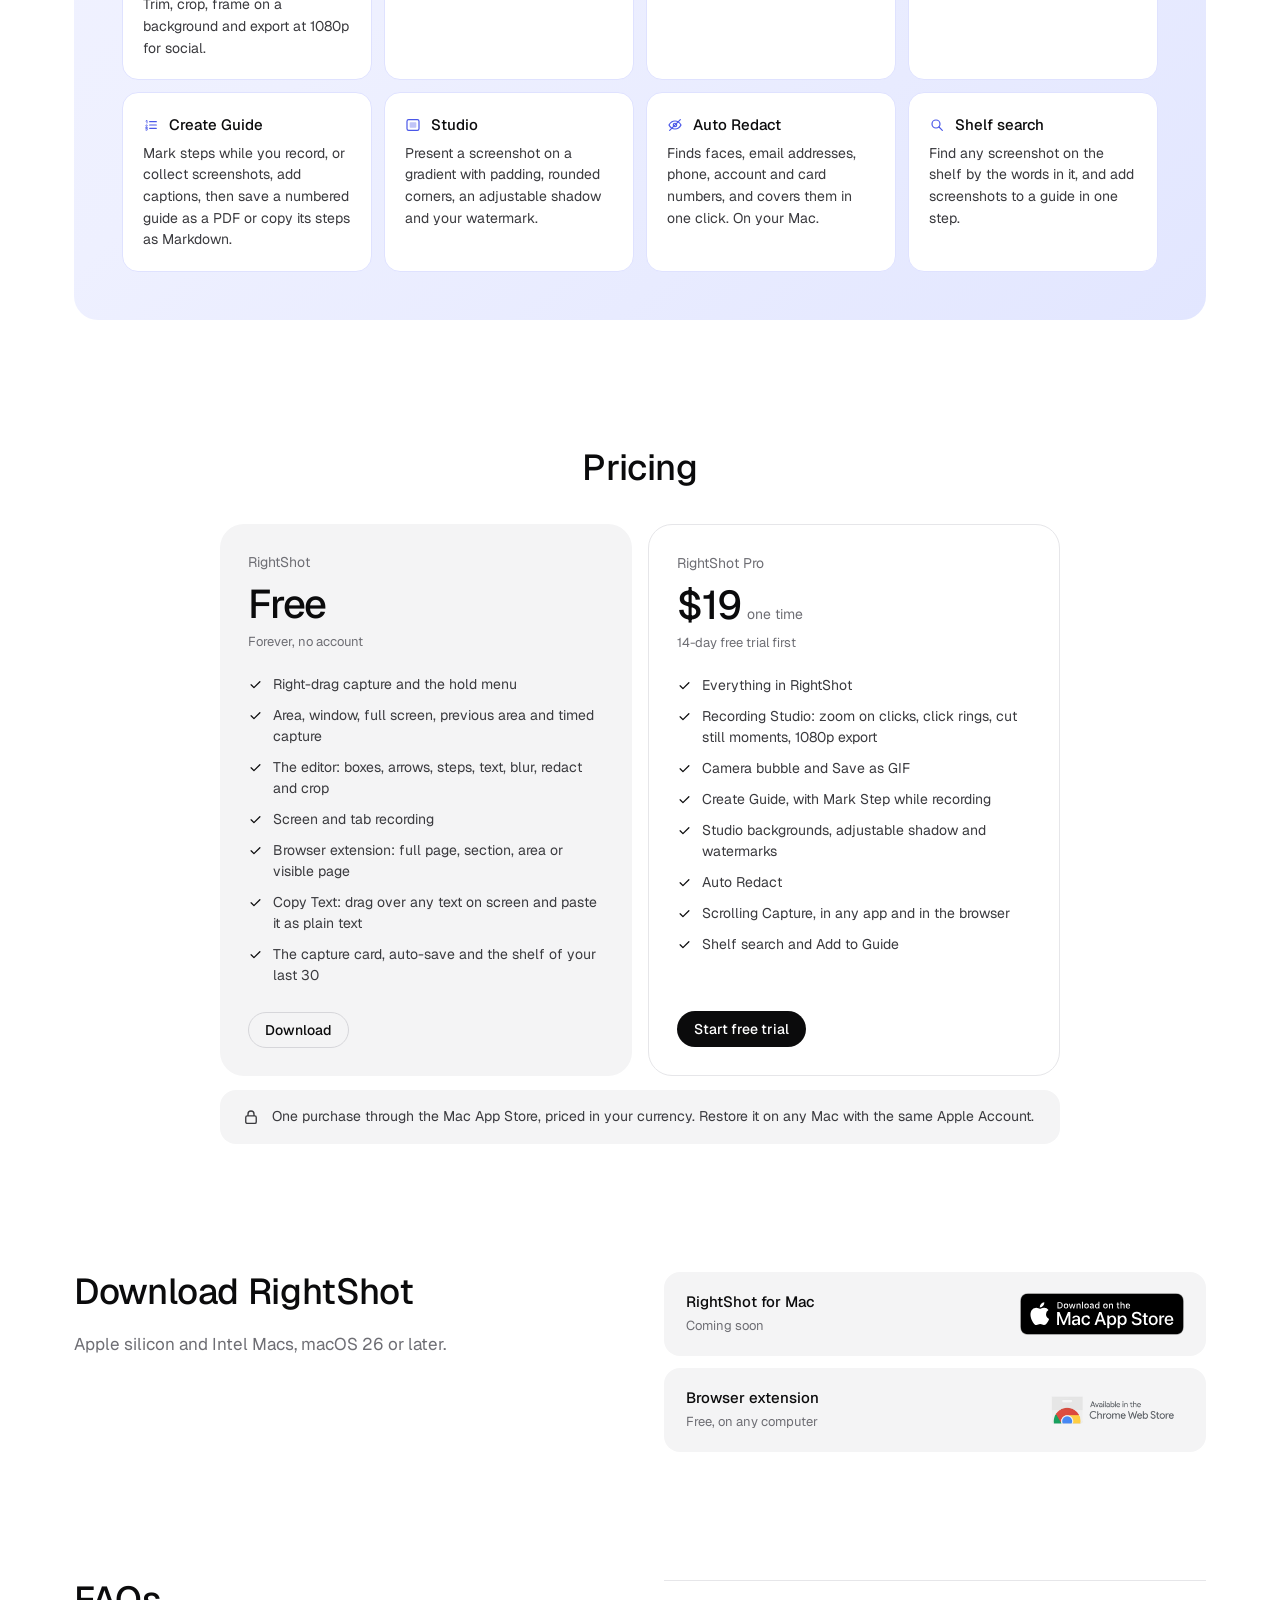
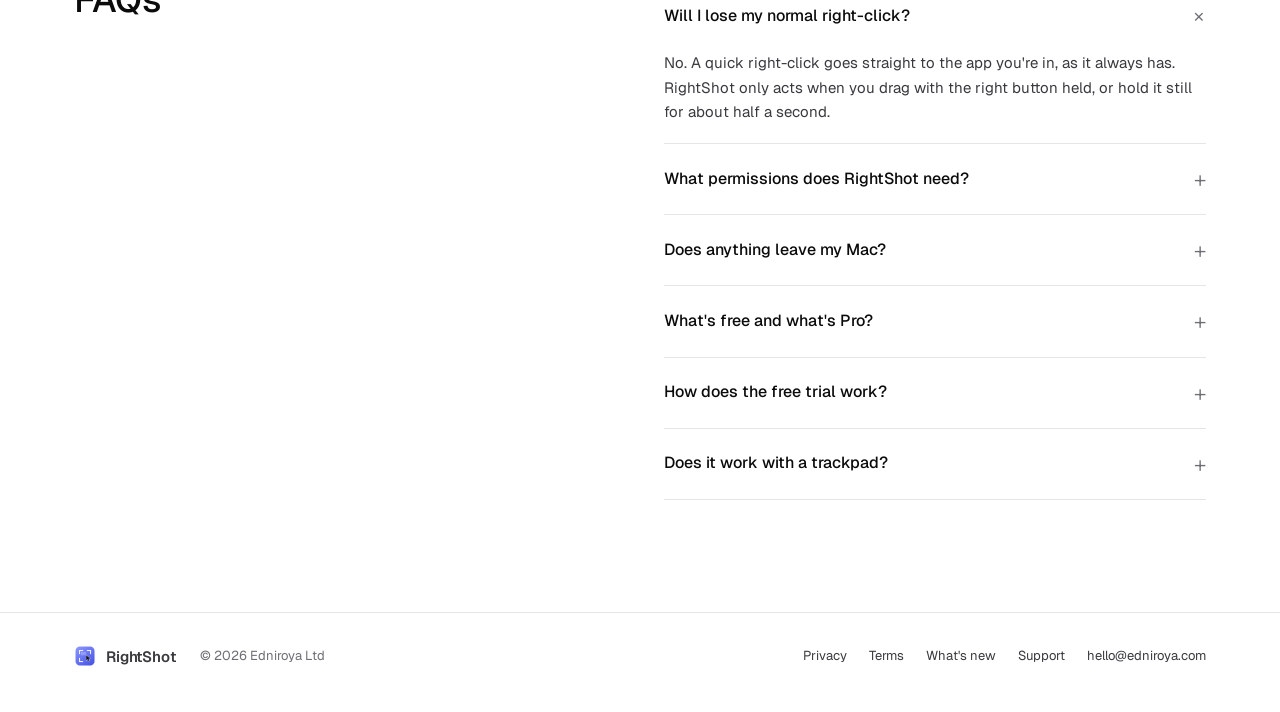
==== commit 53e582f7: "style: refined type and spacing scale, matched to x.ai/bot at 100% zoom" ====
--- a/index.html
+++ b/index.html
@@ -13,7 +13,7 @@
 <link rel="preconnect" href="https://fonts.googleapis.com">
 <link rel="preconnect" href="https://fonts.gstatic.com" crossorigin>
 <link href="https://fonts.googleapis.com/css2?family=Geist:wght@400;500;600&display=swap" rel="stylesheet">
-<link rel="stylesheet" href="assets/site.css?v=20261120d">
+<link rel="stylesheet" href="assets/site.css?v=20261120e">
 </head>
 <body>
 <svg width="0" height="0" style="position:absolute" aria-hidden="true">
--- a/assets/site.css
+++ b/assets/site.css
@@ -11,9 +11,9 @@
   --peri-2: #8b97ff;
   --peri-tint: #eef0ff;
   /* Corner radii in one place: set both to 2px for a squarer look. */
-  --r-card: 28px;
+  --r-card: 24px;
   --r-pill: 999px;
-  --r-inner: 14px;
+  --r-inner: 12px;
   --font: "Geist", -apple-system, BlinkMacSystemFont, "Helvetica Neue", Arial, sans-serif;
   --wrap: 1180px;
 }
@@ -24,7 +24,7 @@
   margin: 0;
   background: var(--page);
   color: var(--ink);
-  font: 400 17px/1.55 var(--font);
+  font: 400 16px/1.55 var(--font);
   -webkit-font-smoothing: antialiased;
 }
 img { max-width: 100%; display: block; }
@@ -44,17 +44,17 @@
 }
 .nav.scrolled { border-bottom-color: var(--line); }
 .nav .wrap { display: flex; align-items: center; gap: 28px; height: 64px; }
-.brand { display: flex; align-items: center; gap: 10px; font-weight: 600; font-size: 17px; text-decoration: none; letter-spacing: -0.01em; }
-.brand img { width: 28px; height: 28px; }
-.nav-links { display: flex; gap: 22px; margin-right: auto; }
-.nav-links a { text-decoration: none; font-size: 15px; color: var(--ink-2); }
+.brand { display: flex; align-items: center; gap: 10px; font-weight: 600; font-size: 16px; text-decoration: none; letter-spacing: -0.01em; }
+.brand img { width: 26px; height: 26px; }
+.nav-links { display: flex; gap: 24px; margin-right: auto; }
+.nav-links a { text-decoration: none; font-size: 13px; font-weight: 500; color: var(--ink-2); }
 .nav-links a:hover { color: var(--ink); }
 .nav-actions { display: flex; gap: 8px; }
 
 .btn {
   display: inline-flex; align-items: center; justify-content: center; gap: 8px;
-  height: 40px; padding: 0 18px; border-radius: var(--r-pill);
-  font: 500 15px/1 var(--font); text-decoration: none; white-space: nowrap;
+  height: 36px; padding: 0 16px; border-radius: var(--r-pill);
+  font: 500 14px/1 var(--font); text-decoration: none; white-space: nowrap;
   border: 1px solid transparent; cursor: pointer; transition: background .15s, transform .1s;
 }
 .btn:active { transform: scale(0.98); }
@@ -64,29 +64,29 @@
 .btn-soft:hover { background: #e2e2e5; }
 .btn-line { background: transparent; border-color: #d6d6da; color: var(--ink); }
 .btn-line:hover { background: var(--card); }
-.btn-lg { height: 48px; padding: 0 24px; font-size: 16px; }
+.btn-lg { height: 44px; padding: 0 22px; font-size: 16px; font-weight: 400; }
 .btn svg { width: 16px; height: 16px; }
 
 /* Hero */
-.hero { text-align: center; padding: 72px 0 40px; }
+.hero { text-align: center; padding: 64px 0 32px; }
 .pill-note {
   display: inline-flex; align-items: center; gap: 8px;
-  font-size: 14px; color: var(--ink-2); padding: 6px 8px 6px 14px;
+  font-size: 13px; color: var(--ink-2); padding: 5px 7px 5px 13px;
   border-radius: var(--r-pill); background: var(--card); text-decoration: none;
 }
 .pill-note b { font-weight: 500; color: var(--ink); }
-.pill-note span { display: inline-grid; place-items: center; width: 22px; height: 22px; border-radius: 50%; background: #fff; font-size: 12px; }
+.pill-note span { display: inline-grid; place-items: center; width: 20px; height: 20px; border-radius: 50%; background: #fff; font-size: 12px; }
 .hero h1 {
-  margin: 28px 0 0; font-weight: 500; letter-spacing: -0.035em;
-  font-size: clamp(44px, 7.4vw, 84px); line-height: 1.02;
+  margin: 24px 0 0; font-weight: 500; letter-spacing: -0.01em;
+  font-size: clamp(40px, 5.4vw, 60px); line-height: 1;
   display: flex; align-items: center; justify-content: center; gap: 0.22em; flex-wrap: wrap;
 }
 .hero h1 img { width: 0.95em; height: 0.95em; }
-.hero p.lede { max-width: 620px; margin: 22px auto 0; font-size: clamp(17px, 2vw, 20px); color: var(--muted); }
-.hero .cta { display: flex; gap: 10px; justify-content: center; margin-top: 30px; flex-wrap: wrap; }
+.hero p.lede { max-width: 600px; margin: 20px auto 0; font-size: clamp(16px, 1.6vw, 18px); line-height: 1.625; color: var(--muted); }
+.hero .cta { display: flex; gap: 10px; justify-content: center; margin-top: 28px; flex-wrap: wrap; }
 
 /* Film */
-.demo { margin: 48px auto 0; max-width: 1080px; }
+.demo { margin: 44px auto 0; max-width: 976px; }
 .film { position: relative; border-radius: var(--r-card); overflow: hidden; background: #837ff0; aspect-ratio: 16 / 9; box-shadow: 0 30px 80px -40px rgba(74, 87, 232, 0.45); }
 .film video { width: 100%; height: 100%; display: block; object-fit: cover; }
 .play, .sound {
@@ -98,44 +98,44 @@
 }
 .play:hover, .sound:hover { background: rgba(255, 255, 255, 0.24); }
 .play:active, .sound:active { transform: scale(0.97); }
-.play { right: 24px; bottom: 24px; height: 52px; gap: 10px; padding: 0 22px 0 7px; font: 500 16px/1 var(--font); }
-.play .disc { width: 38px; height: 38px; border-radius: 50%; background: #fff; color: var(--ink); display: grid; place-items: center; }
-.play .disc svg { width: 16px; height: 16px; margin-left: 2px; }
-.play small { font-size: 14px; color: rgba(255, 255, 255, 0.7); font-weight: 400; }
+.play { right: 20px; bottom: 20px; height: 44px; gap: 9px; padding: 0 18px 0 6px; font: 500 14px/1 var(--font); }
+.play .disc { width: 32px; height: 32px; border-radius: 50%; background: #fff; color: var(--ink); display: grid; place-items: center; }
+.play .disc svg { width: 14px; height: 14px; margin-left: 2px; }
+.play small { font-size: 13px; color: rgba(255, 255, 255, 0.7); font-weight: 400; }
 .film.playing .play { display: none; }
-.sound { right: 24px; top: 24px; height: 38px; gap: 8px; padding: 0 14px 0 11px; font: 500 14px/1 var(--font); }
-.sound svg { width: 18px; height: 18px; }
+.sound { right: 20px; top: 20px; height: 34px; gap: 7px; padding: 0 13px 0 10px; font: 500 13px/1 var(--font); }
+.sound svg { width: 16px; height: 16px; }
 .sound .cross { display: none; }
 .sound.off .cross { display: inline; }
 .sound.off .waves { display: none; }
 
 /* Sections */
-section.wrap { margin-top: 160px; scroll-margin-top: 84px; }
+section.wrap { margin-top: 128px; scroll-margin-top: 84px; }
 .split { display: grid; grid-template-columns: 1fr 1fr; gap: 48px; align-items: start; }
-.big { font-weight: 500; letter-spacing: -0.03em; font-size: clamp(36px, 5vw, 58px); line-height: 1.04; margin: 0; }
-.split p { margin: 0 0 16px; font-size: 19px; color: var(--ink-2); }
-.eyebrow { font-size: 14px; color: var(--muted); margin: 0 0 14px; }
+.big { font-weight: 500; letter-spacing: -0.01em; font-size: clamp(28px, 3.4vw, 36px); line-height: 1.12; margin: 0; }
+.split p { margin: 0 0 14px; font-size: 17px; line-height: 1.65; color: var(--ink-2); }
+.eyebrow { font-size: 13px; color: var(--muted); margin: 0 0 12px; }
 
 .panel { background: #fff; border: 1px solid var(--line); border-bottom: 0; border-radius: var(--r-inner) var(--r-inner) 0 0; padding: 18px; }
 
 /* Features showcase */
-.showcase { display: grid; grid-template-columns: 5fr 7fr; gap: 48px; margin-top: 64px; align-items: center; }
+.showcase { display: grid; grid-template-columns: 5fr 7fr; gap: 48px; margin-top: 48px; align-items: center; }
 .show-tabs { display: grid; gap: 4px; }
-.show-tab { text-align: left; background: none; border: 0; border-left: 2px solid var(--line); padding: 14px 0 14px 22px; font: inherit; color: var(--ink); cursor: pointer; }
-.show-tab b { display: block; font-size: 19px; font-weight: 500; letter-spacing: -0.01em; color: var(--muted); transition: color .2s; }
-.show-tab span { display: none; margin-top: 8px; font-size: 16px; color: var(--ink-2); line-height: 1.5; }
+.show-tab { text-align: left; background: none; border: 0; border-left: 2px solid var(--line); padding: 12px 0 12px 20px; font: inherit; color: var(--ink); cursor: pointer; }
+.show-tab b { display: block; font-size: 17px; font-weight: 500; letter-spacing: -0.01em; color: var(--muted); transition: color .2s; }
+.show-tab span { display: none; margin-top: 6px; font-size: 15px; color: var(--ink-2); line-height: 1.6; }
 .show-tab:hover b { color: var(--ink); }
 .show-tab.on { border-left-color: var(--peri); }
 .show-tab.on b { color: var(--ink); }
 .show-tab.on span { display: block; }
 .stage { position: relative; scroll-margin-top: 84px; border-radius: var(--r-card); background: linear-gradient(140deg, #f4f5ff 0%, var(--peri-tint) 60%, #e2e6ff 100%); aspect-ratio: 16 / 10; overflow: hidden; }
-.stage img { position: absolute; top: 44px; left: 44px; width: calc(100% - 88px); height: calc(100% - 88px); object-fit: cover; object-position: top center; border-radius: var(--r-inner); box-shadow: 0 24px 60px rgba(30, 36, 90, 0.16); background: #fff; opacity: 0; transition: opacity .35s; }
+.stage img { position: absolute; top: 36px; left: 36px; width: calc(100% - 72px); height: calc(100% - 72px); object-fit: cover; object-position: top center; border-radius: var(--r-inner); box-shadow: 0 24px 60px rgba(30, 36, 90, 0.16); background: #fff; opacity: 0; transition: opacity .35s; }
 .stage img.tall { object-position: 50% 72%; }
 .stage img.on { opacity: 1; }
-.facts { display: grid; grid-template-columns: 1fr 1fr; column-gap: 56px; margin-top: 72px; border-top: 1px solid var(--line); }
-.fact { display: flex; gap: 14px; align-items: flex-start; padding: 18px 0; border-bottom: 1px solid var(--line); }
-.fact svg { width: 18px; height: 18px; flex: none; margin-top: 3px; color: var(--peri); }
-.fact p { margin: 0; font-size: 15px; color: var(--ink-2); line-height: 1.55; }
+.facts { display: grid; grid-template-columns: 1fr 1fr; column-gap: 48px; margin-top: 56px; border-top: 1px solid var(--line); }
+.fact { display: flex; gap: 12px; align-items: flex-start; padding: 16px 0; border-bottom: 1px solid var(--line); }
+.fact svg { width: 16px; height: 16px; flex: none; margin-top: 3px; color: var(--peri); }
+.fact p { margin: 0; font-size: 14px; color: var(--ink-2); line-height: 1.6; }
 .fact b { font-weight: 500; color: var(--ink); }
 @media (max-width: 900px) {
   .showcase { grid-template-columns: 1fr; gap: 28px; }
@@ -144,86 +144,86 @@
 }
 @media (max-width: 600px) {
   .stage img { top: 22px; left: 22px; width: calc(100% - 44px); height: calc(100% - 44px); }
-  .show-tab { padding: 12px 0 12px 18px; }
-  .show-tab b { font-size: 17px; }
-  .facts { margin-top: 48px; }
+  .show-tab { padding: 11px 0 11px 16px; }
+  .show-tab b { font-size: 16px; }
+  .facts { margin-top: 40px; }
 }
 
 /* Pro band */
 
-.pro-band { border-radius: var(--r-card); background: linear-gradient(140deg, #f4f5ff 0%, var(--peri-tint) 55%, #e2e6ff 100%); color: var(--ink); padding: 64px 56px 56px; position: relative; overflow: hidden; }
+.pro-band { border-radius: var(--r-card); background: linear-gradient(140deg, #f4f5ff 0%, var(--peri-tint) 55%, #e2e6ff 100%); color: var(--ink); padding: 56px 48px 48px; position: relative; overflow: hidden; }
 .pro-band::after { content: ""; position: absolute; right: -120px; top: -160px; width: 520px; height: 520px; border-radius: 50%; background: radial-gradient(circle, rgba(139, 151, 255, 0.30), transparent 65%); }
 .pro-band .big { color: var(--ink); max-width: 14ch; }
-.pro-band .sub { color: var(--ink-2); font-size: 19px; max-width: 52ch; margin: 18px 0 0; }
-.pro-shot { position: relative; z-index: 1; width: 100%; margin-top: 40px; border-radius: 18px; border: 1px solid #d9ddff; }
-.pro-grid { position: relative; z-index: 1; display: grid; grid-template-columns: repeat(4, 1fr); gap: 14px; margin-top: 44px; }
+.pro-band .sub { color: var(--ink-2); font-size: 17px; line-height: 1.65; max-width: 52ch; margin: 14px 0 0; }
+.pro-shot { position: relative; z-index: 1; width: 100%; margin-top: 36px; border-radius: 16px; border: 1px solid #d9ddff; }
+.pro-grid { position: relative; z-index: 1; display: grid; grid-template-columns: repeat(4, 1fr); gap: 12px; margin-top: 36px; }
 @media (max-width: 1100px) { .pro-grid { grid-template-columns: 1fr 1fr; } }
-.pro-item { background: #fff; border: 1px solid #dfe2ff; border-radius: 18px; padding: 22px; }
-.pro-item h4 { margin: 0; font-size: 17px; font-weight: 500; display: flex; align-items: center; gap: 10px; }
-.pro-item h4 svg { width: 18px; height: 18px; color: var(--peri); }
-.pro-item p { margin: 8px 0 0; font-size: 15px; color: var(--ink-2); }
+.pro-item { background: #fff; border: 1px solid #dfe2ff; border-radius: 16px; padding: 20px; }
+.pro-item h4 { margin: 0; font-size: 15px; font-weight: 500; display: flex; align-items: center; gap: 10px; }
+.pro-item h4 svg { width: 16px; height: 16px; color: var(--peri); }
+.pro-item p { margin: 6px 0 0; font-size: 14px; line-height: 1.55; color: var(--ink-2); }
 
 /* Pricing */
 .center { text-align: center; }
-.price-grid { display: grid; grid-template-columns: 1fr 1fr; gap: 20px; max-width: 900px; margin: 44px auto 0; text-align: left; }
-.price { background: var(--card); border-radius: var(--r-card); padding: 34px; display: flex; flex-direction: column; }
-.price .name { font-size: 15px; color: var(--muted); }
-.price .amount { font-size: 48px; font-weight: 500; letter-spacing: -0.03em; margin-top: 10px; line-height: 1; }
-.price .amount small { font-size: 16px; color: var(--muted); font-weight: 400; letter-spacing: 0; margin-left: 6px; }
-.price .when { font-size: 14px; color: var(--muted); margin-top: 8px; }
-.price ul { list-style: none; padding: 0; margin: 26px 0 30px; display: grid; gap: 11px; font-size: 15px; color: var(--ink-2); }
+.price-grid { display: grid; grid-template-columns: 1fr 1fr; gap: 16px; max-width: 840px; margin: 36px auto 0; text-align: left; }
+.price { background: var(--card); border-radius: var(--r-card); padding: 28px; display: flex; flex-direction: column; }
+.price .name { font-size: 14px; color: var(--muted); }
+.price .amount { font-size: 40px; font-weight: 500; letter-spacing: -0.03em; margin-top: 10px; line-height: 1; }
+.price .amount small { font-size: 14px; color: var(--muted); font-weight: 400; letter-spacing: 0; margin-left: 6px; }
+.price .when { font-size: 13px; color: var(--muted); margin-top: 8px; }
+.price ul { list-style: none; padding: 0; margin: 22px 0 26px; display: grid; gap: 10px; font-size: 14px; line-height: 1.5; color: var(--ink-2); }
 .price li { display: flex; gap: 10px; align-items: flex-start; }
-.price li svg { width: 16px; height: 16px; flex: none; margin-top: 4px; color: var(--ink); }
+.price li svg { width: 15px; height: 15px; flex: none; margin-top: 3px; color: var(--ink); }
 .price .btn { margin-top: auto; align-self: flex-start; }
 .price.pro { background: #fff; border: 1px solid var(--line); }
-.note-bar { max-width: 900px; margin: 16px auto 0; text-align: left; background: var(--card); border-radius: 20px; padding: 18px 24px; display: flex; gap: 14px; align-items: center; font-size: 15px; color: var(--ink-2); }
-.note-bar svg { width: 20px; height: 20px; flex: none; }
+.note-bar { max-width: 840px; margin: 14px auto 0; text-align: left; background: var(--card); border-radius: 16px; padding: 16px 22px; display: flex; gap: 12px; align-items: center; font-size: 14px; color: var(--ink-2); }
+.note-bar svg { width: 18px; height: 18px; flex: none; }
 
 /* Download */
 .dl { display: grid; gap: 12px; }
-.dl a, .dl div.row { display: flex; align-items: center; gap: 16px; background: var(--card); border-radius: 20px; padding: 20px 24px; text-decoration: none; }
+.dl a, .dl div.row { display: flex; align-items: center; gap: 16px; background: var(--card); border-radius: 16px; padding: 18px 22px; text-decoration: none; }
 .dl a:hover { background: var(--card-2); }
-.dl .badge-slot { width: 190px; flex: none; display: flex; align-items: center; justify-content: flex-end; margin-left: auto; }
-.dl .badge { height: 48px; width: auto; border-radius: 8px; }
+.dl .badge-slot { width: 170px; flex: none; display: flex; align-items: center; justify-content: flex-end; margin-left: auto; }
+.dl .badge { height: 42px; width: auto; border-radius: 8px; }
 @media (max-width: 560px) {
   .dl div.row, .dl a { flex-direction: column; align-items: flex-start; gap: 12px; }
   .dl .badge-slot { width: auto; margin-left: 0; }
 }
-.dl b { display: block; font-weight: 500; font-size: 16px; }
-.dl small { color: var(--muted); font-size: 14px; }
+.dl b { display: block; font-weight: 500; font-size: 15px; }
+.dl small { color: var(--muted); font-size: 13px; }
 
 /* FAQ */
 .faq details { border-bottom: 1px solid var(--line); }
 .faq details:first-child { border-top: 1px solid var(--line); }
-.faq summary { list-style: none; cursor: pointer; display: flex; justify-content: space-between; align-items: center; gap: 20px; padding: 22px 0; font-size: 17px; font-weight: 500; }
+.faq summary { list-style: none; cursor: pointer; display: flex; justify-content: space-between; align-items: center; gap: 20px; padding: 18px 0; font-size: 16px; font-weight: 500; }
 .faq summary::-webkit-details-marker { display: none; }
-.faq summary::after { content: "+"; font-size: 24px; font-weight: 300; color: var(--muted); transition: transform .2s; }
+.faq summary::after { content: "+"; font-size: 22px; font-weight: 300; color: var(--muted); transition: transform .2s; }
 .faq details[open] summary::after { transform: rotate(45deg); }
-.faq details p { margin: 0 0 22px; color: var(--ink-2); max-width: 60ch; }
+.faq details p { margin: 0 0 18px; font-size: 15px; line-height: 1.65; color: var(--ink-2); max-width: 60ch; }
 
 /* Footer */
-footer { margin-top: 130px; border-top: 1px solid var(--line); padding: 36px 0 48px; font-size: 14px; color: var(--muted); }
+footer { margin-top: 112px; border-top: 1px solid var(--line); padding: 32px 0 44px; font-size: 13px; color: var(--muted); }
 footer .wrap { display: flex; gap: 24px; align-items: center; flex-wrap: wrap; }
 footer nav { display: flex; gap: 22px; margin-left: auto; flex-wrap: wrap; }
 footer a { text-decoration: none; color: var(--ink-2); }
 footer a:hover { color: var(--ink); }
 
 /* Legal and support pages */
-.doc-page { max-width: 760px; margin: 0 auto; padding: 64px 24px 0; }
-.doc-page h1 { font-size: clamp(38px, 6vw, 56px); font-weight: 500; letter-spacing: -0.03em; line-height: 1.05; margin: 0; }
-.doc-page .meta { color: var(--muted); font-size: 14px; margin: 14px 0 0; }
-.doc-page .summary { background: var(--card); border-radius: 20px; padding: 22px 26px; margin: 34px 0 10px; font-size: 17px; }
+.doc-page { max-width: 720px; margin: 0 auto; padding: 56px 24px 0; }
+.doc-page h1 { font-size: clamp(32px, 4.4vw, 44px); font-weight: 500; letter-spacing: -0.01em; line-height: 1.1; margin: 0; }
+.doc-page .meta { color: var(--muted); font-size: 13px; margin: 12px 0 0; }
+.doc-page .summary { background: var(--card); border-radius: 16px; padding: 20px 24px; margin: 30px 0 8px; font-size: 16px; }
 .doc-page .summary b { font-weight: 500; }
-.doc-page h2 { font-size: 22px; font-weight: 500; letter-spacing: -0.01em; margin: 46px 0 12px; }
-.doc-page p, .doc-page li { color: var(--ink-2); font-size: 16px; }
+.doc-page h2 { font-size: 20px; font-weight: 500; letter-spacing: -0.01em; margin: 40px 0 10px; }
+.doc-page p, .doc-page li { color: var(--ink-2); font-size: 15px; line-height: 1.65; }
 .doc-page ul { padding-left: 20px; }
 .doc-page li { margin: 6px 0; }
 .doc-page a { color: var(--peri); }
-.doc-page table { width: 100%; border-collapse: collapse; font-size: 15px; margin: 12px 0; }
+.doc-page table { width: 100%; border-collapse: collapse; font-size: 14px; margin: 12px 0; }
 .doc-page th, .doc-page td { text-align: left; padding: 10px 12px 10px 0; border-bottom: 1px solid var(--line); vertical-align: top; }
 .doc-page th { font-weight: 500; color: var(--ink); }
-.contact-card { display: flex; align-items: center; gap: 16px; background: var(--card); border-radius: 20px; padding: 22px 26px; margin: 28px 0; }
-.contact-card svg { width: 26px; height: 26px; flex: none; }
+.contact-card { display: flex; align-items: center; gap: 14px; background: var(--card); border-radius: 16px; padding: 20px 24px; margin: 26px 0; }
+.contact-card svg { width: 22px; height: 22px; flex: none; }
 .contact-card b { display: block; font-weight: 500; }
 
 @media (max-width: 900px) {
@@ -232,19 +232,19 @@
   .brand { margin-right: auto; }
   .split, .price-grid { grid-template-columns: 1fr; }
   .pro-grid { grid-template-columns: 1fr 1fr; }
-  .pro-band { padding: 44px 26px 30px; }
-  section.wrap { margin-top: 104px; }
+  .pro-band { padding: 40px 22px 26px; }
+  section.wrap { margin-top: 96px; }
 }
 @media (max-width: 600px) {
   body { font-size: 16px; }
   .wrap { padding: 0 16px; }
   .nav-actions .btn-soft { display: none; }
   .hero { padding-top: 44px; }
-  .play { right: 14px; bottom: 14px; height: 46px; font-size: 15px; }
+  .play { right: 12px; bottom: 12px; height: 40px; font-size: 14px; }
   .play small { display: none; }
-  .sound { right: 14px; top: 14px; }
+  .sound { right: 12px; top: 12px; }
   .pro-grid { grid-template-columns: 1fr; }
-  .price { padding: 26px; }
+  .price { padding: 24px; }
   footer nav { margin-left: 0; }
 }
 @media (prefers-reduced-motion: reduce) {
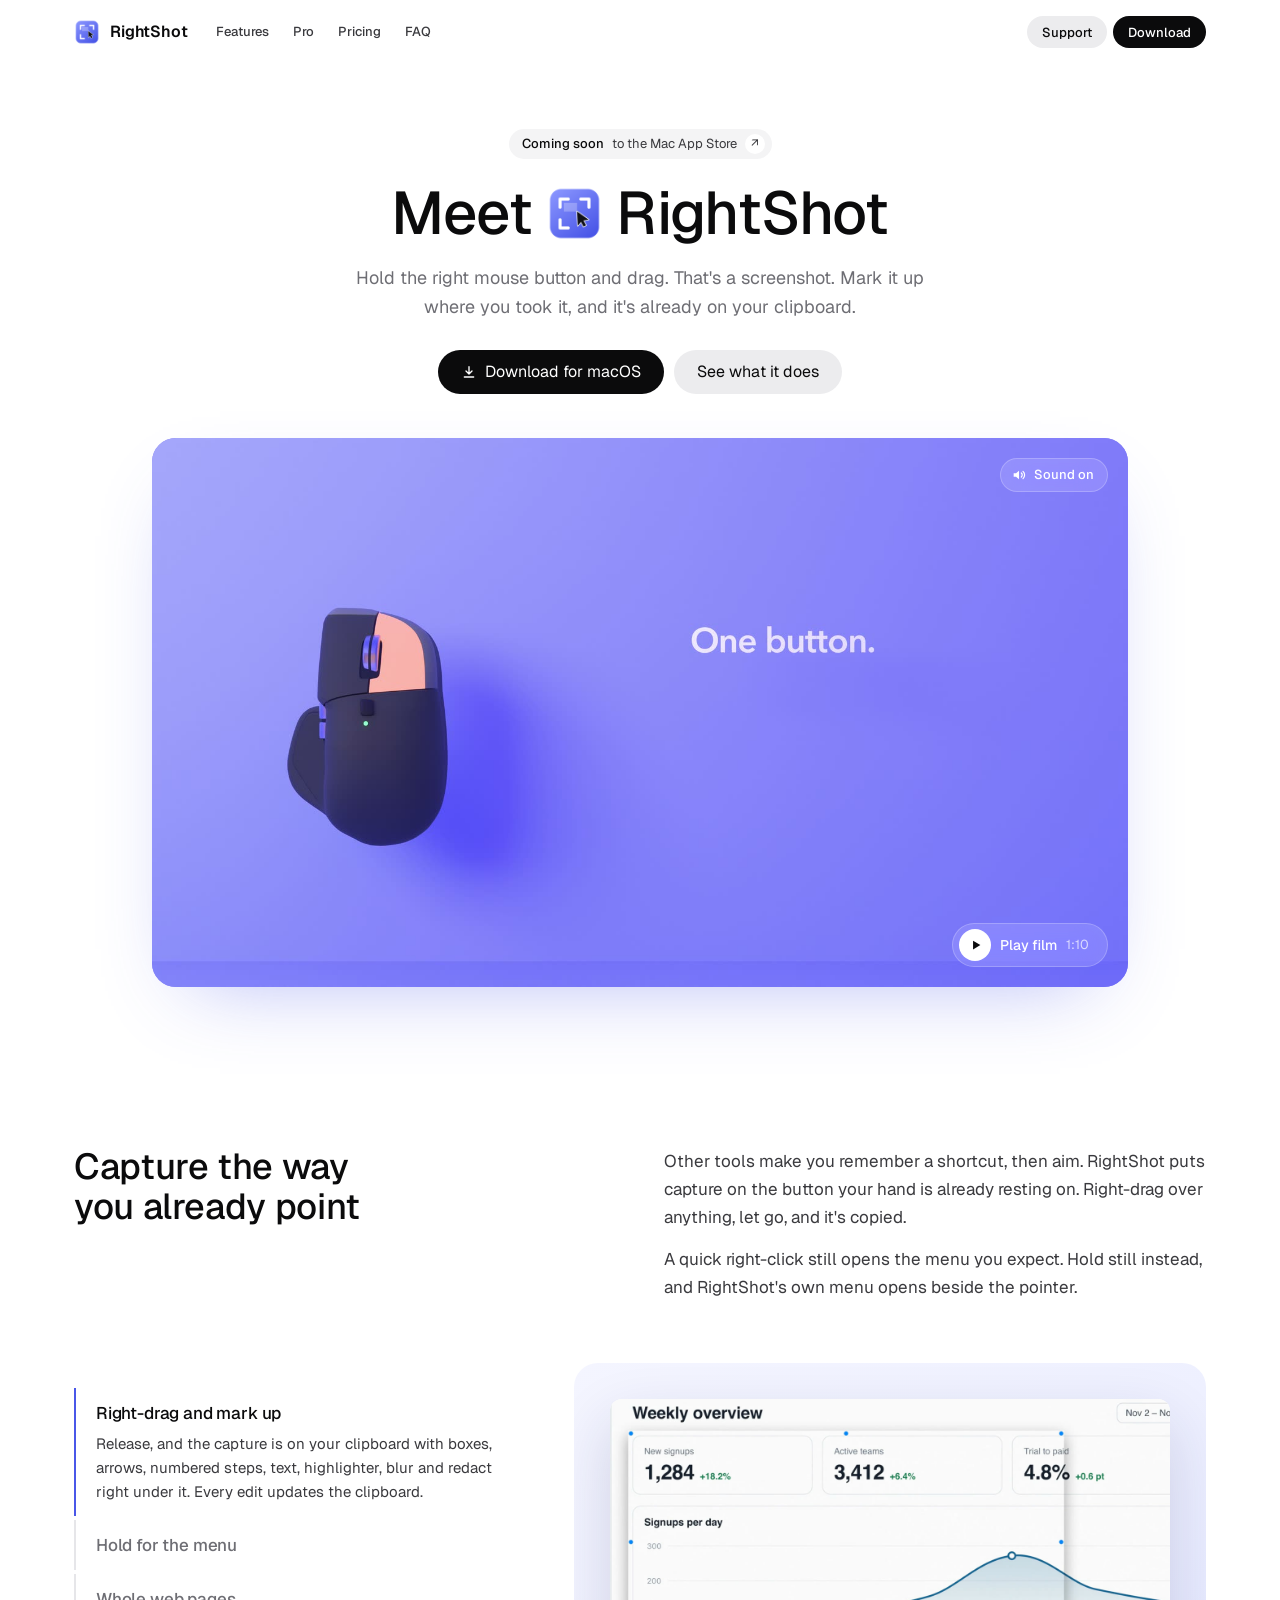
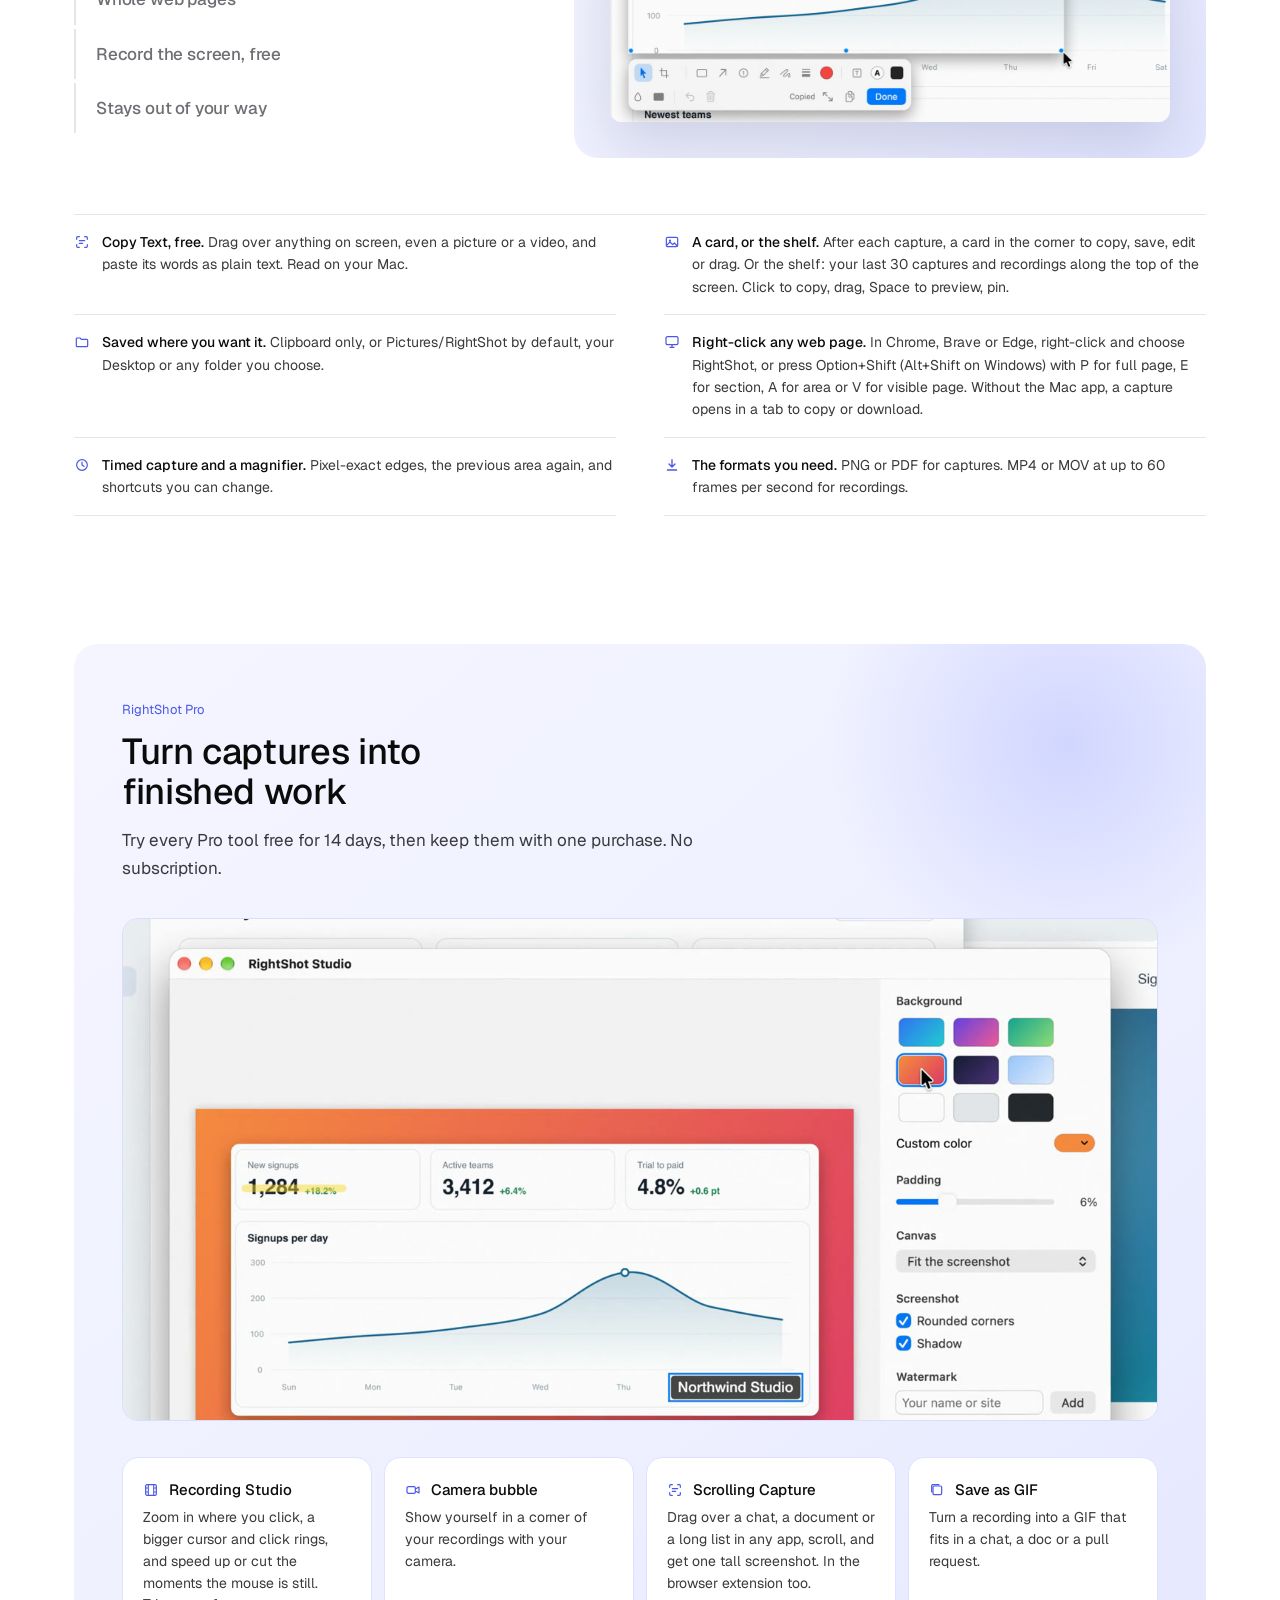
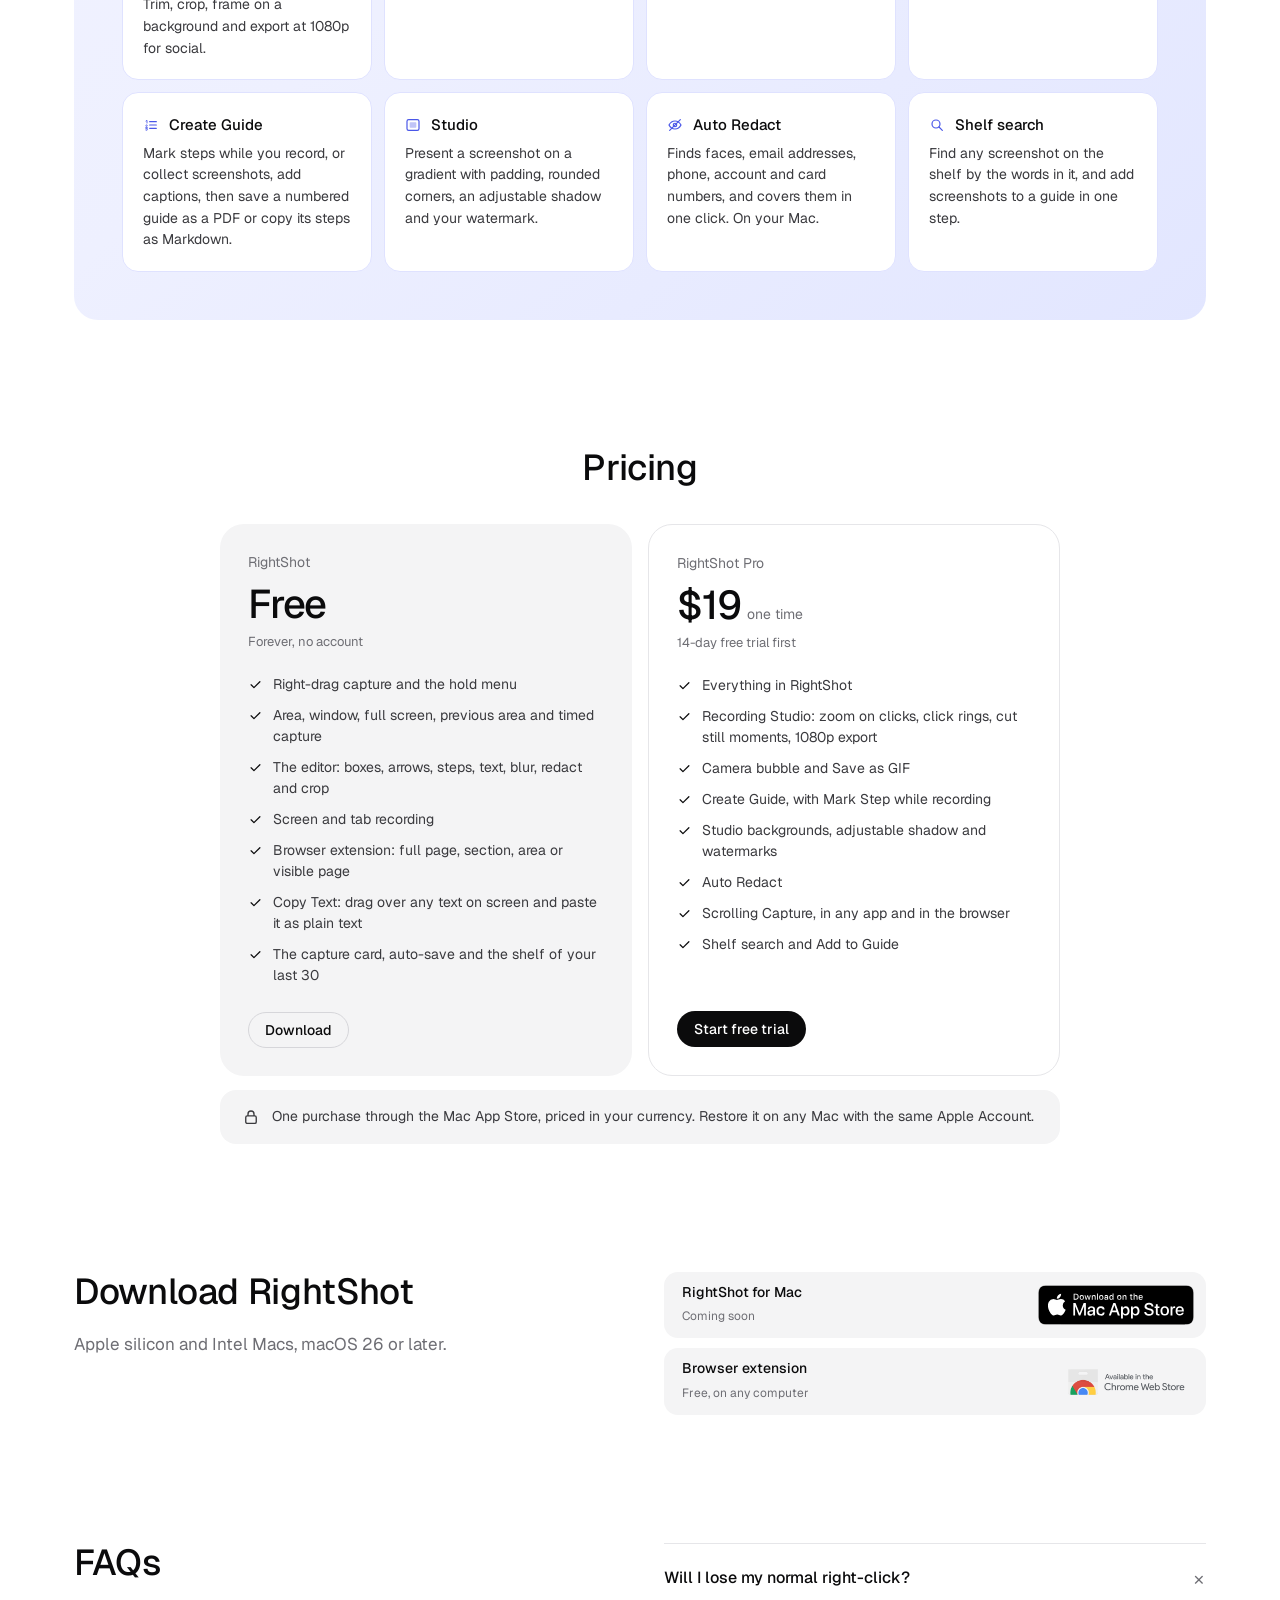
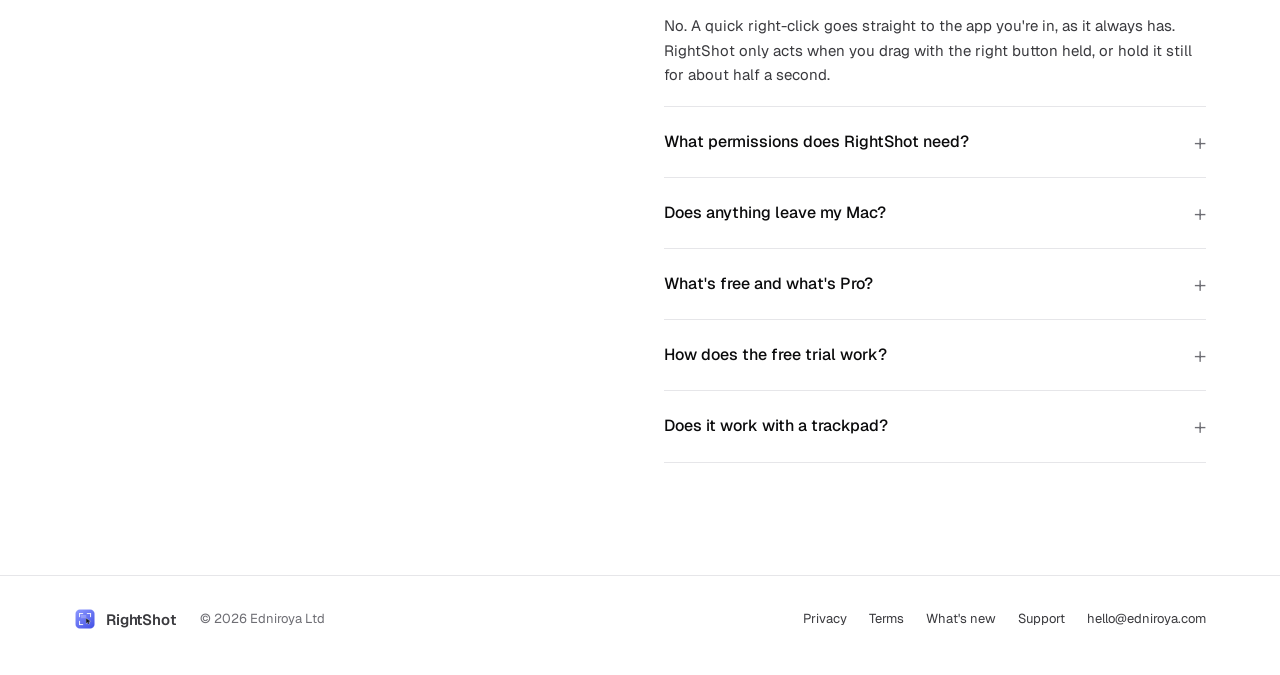
==== commit 142abeee: "style: smaller header buttons and download rows" ====
--- a/index.html
+++ b/index.html
@@ -13,7 +13,7 @@
 <link rel="preconnect" href="https://fonts.googleapis.com">
 <link rel="preconnect" href="https://fonts.gstatic.com" crossorigin>
 <link href="https://fonts.googleapis.com/css2?family=Geist:wght@400;500;600&display=swap" rel="stylesheet">
-<link rel="stylesheet" href="assets/site.css?v=20261120e">
+<link rel="stylesheet" href="assets/site.css?v=20261120f">
 </head>
 <body>
 <svg width="0" height="0" style="position:absolute" aria-hidden="true">
--- a/assets/site.css
+++ b/assets/site.css
@@ -49,7 +49,8 @@
 .nav-links { display: flex; gap: 24px; margin-right: auto; }
 .nav-links a { text-decoration: none; font-size: 13px; font-weight: 500; color: var(--ink-2); }
 .nav-links a:hover { color: var(--ink); }
-.nav-actions { display: flex; gap: 8px; }
+.nav-actions { display: flex; gap: 6px; }
+.nav-actions .btn { height: 32px; padding: 0 14px; font-size: 13px; }
 
 .btn {
   display: inline-flex; align-items: center; justify-content: center; gap: 8px;
@@ -180,17 +181,17 @@
 .note-bar svg { width: 18px; height: 18px; flex: none; }
 
 /* Download */
-.dl { display: grid; gap: 12px; }
-.dl a, .dl div.row { display: flex; align-items: center; gap: 16px; background: var(--card); border-radius: 16px; padding: 18px 22px; text-decoration: none; }
+.dl { display: grid; gap: 10px; }
+.dl a, .dl div.row { display: flex; align-items: center; gap: 14px; background: var(--card); border-radius: 14px; padding: 10px 12px 10px 18px; text-decoration: none; }
 .dl a:hover { background: var(--card-2); }
-.dl .badge-slot { width: 170px; flex: none; display: flex; align-items: center; justify-content: flex-end; margin-left: auto; }
-.dl .badge { height: 42px; width: auto; border-radius: 8px; }
+.dl .badge-slot { width: 160px; flex: none; display: flex; align-items: center; justify-content: flex-end; margin-left: auto; }
+.dl .badge { height: 40px; width: auto; border-radius: 8px; }
 @media (max-width: 560px) {
-  .dl div.row, .dl a { flex-direction: column; align-items: flex-start; gap: 12px; }
+  .dl div.row, .dl a { flex-direction: column; align-items: flex-start; gap: 10px; }
   .dl .badge-slot { width: auto; margin-left: 0; }
 }
-.dl b { display: block; font-weight: 500; font-size: 15px; }
-.dl small { color: var(--muted); font-size: 13px; }
+.dl b { display: block; font-weight: 500; font-size: 14px; }
+.dl small { color: var(--muted); font-size: 12px; }
 
 /* FAQ */
 .faq details { border-bottom: 1px solid var(--line); }
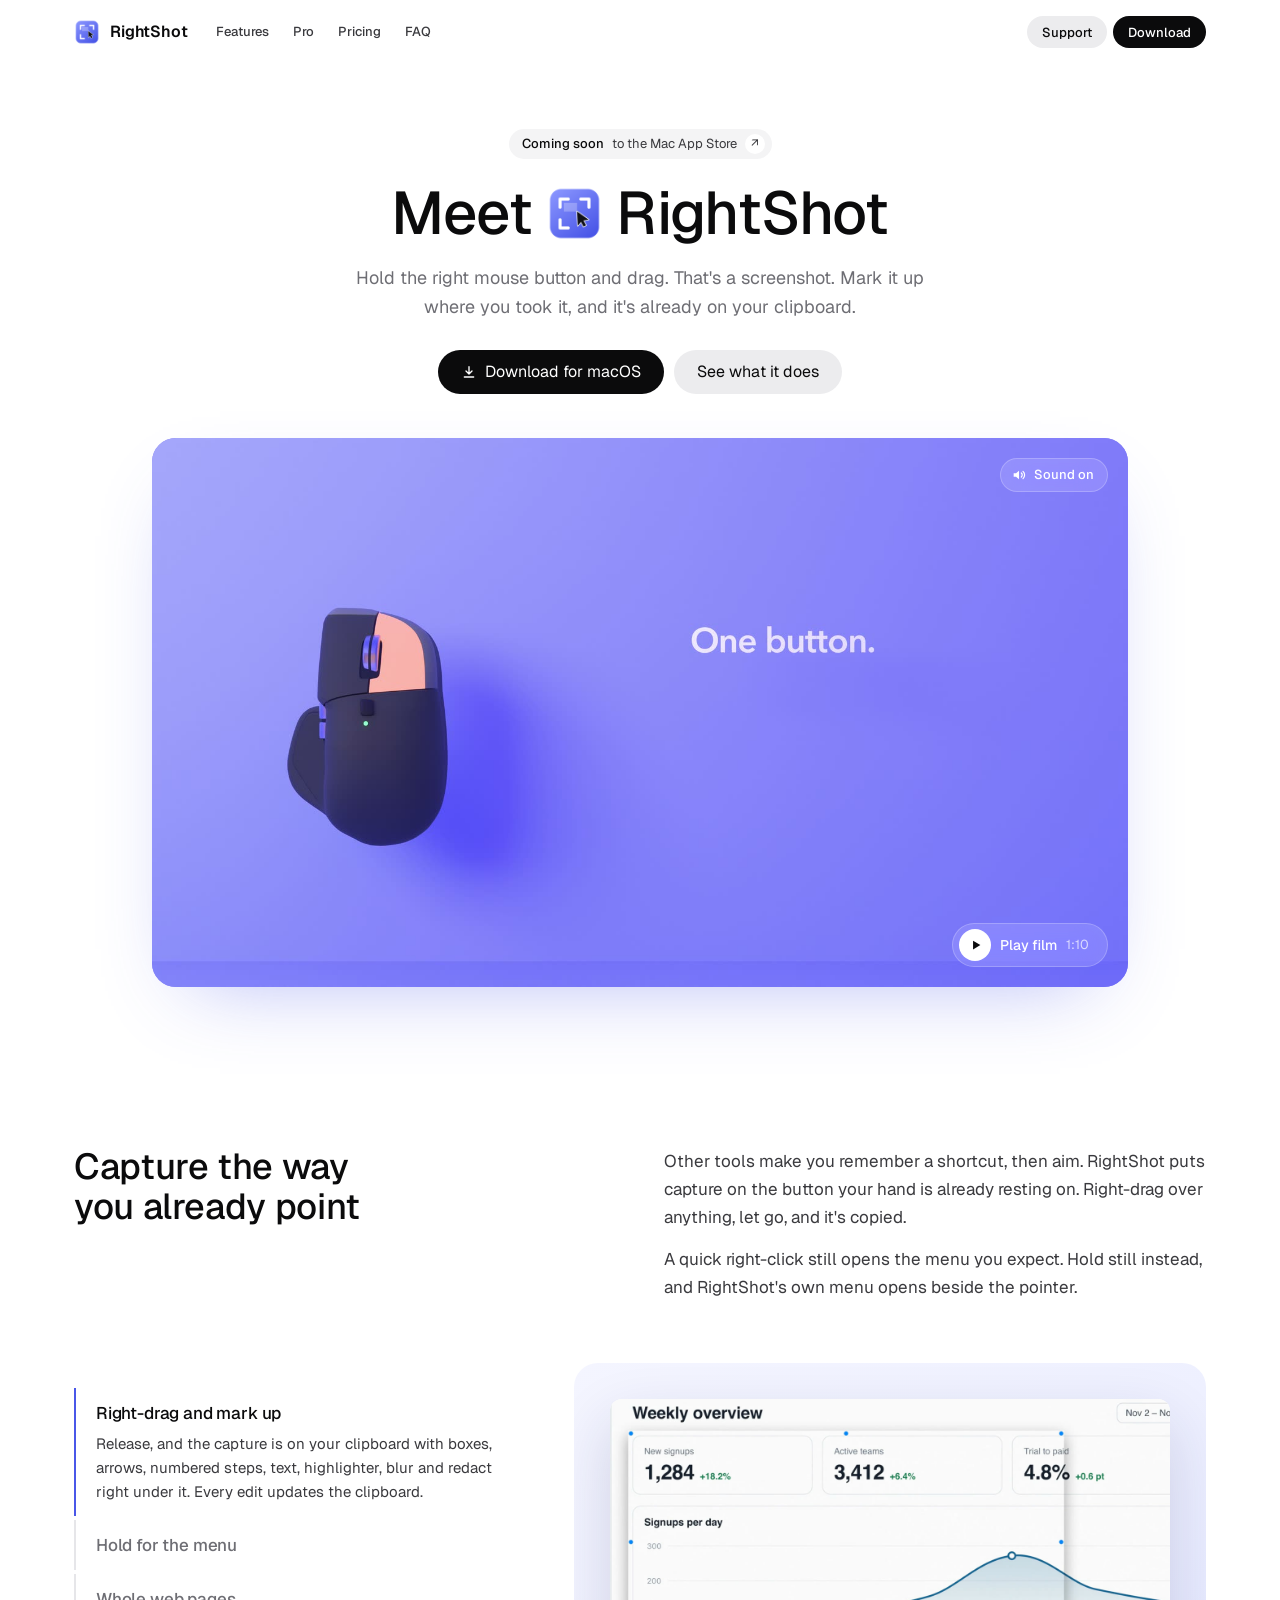
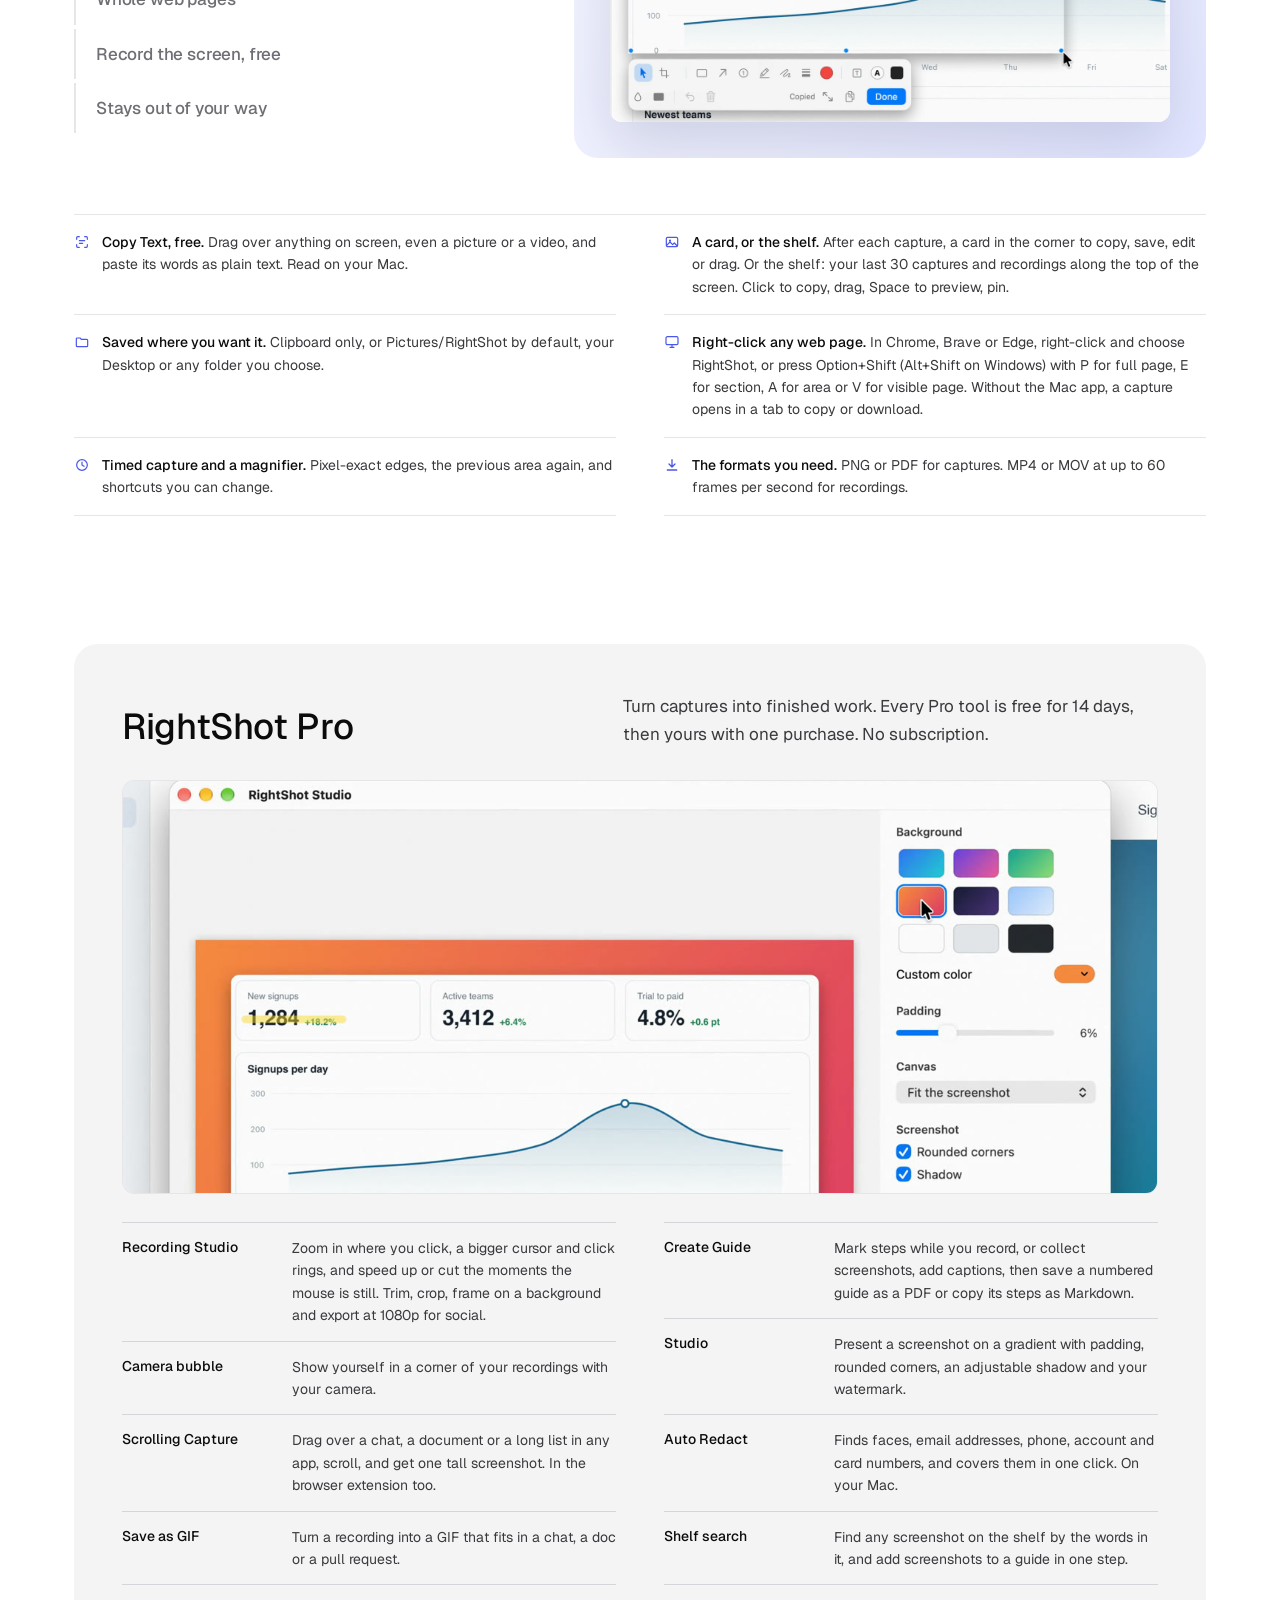
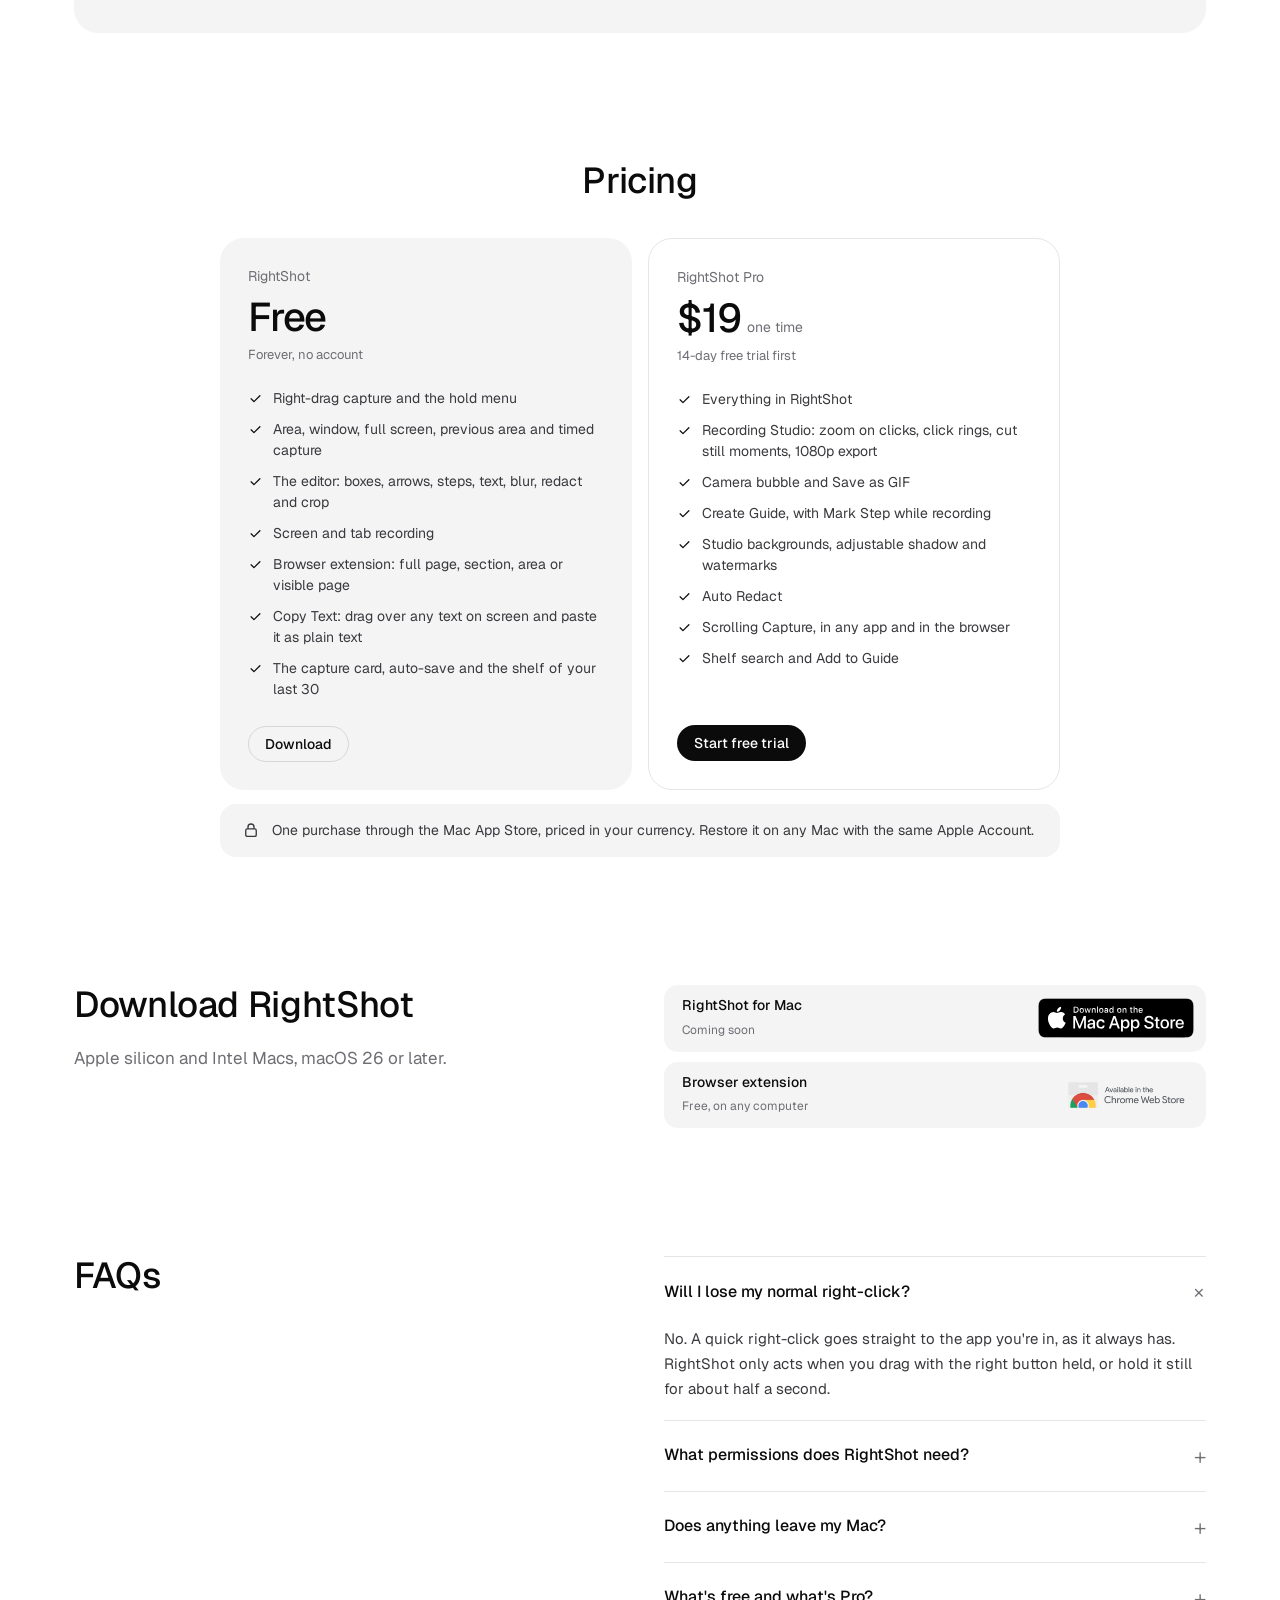
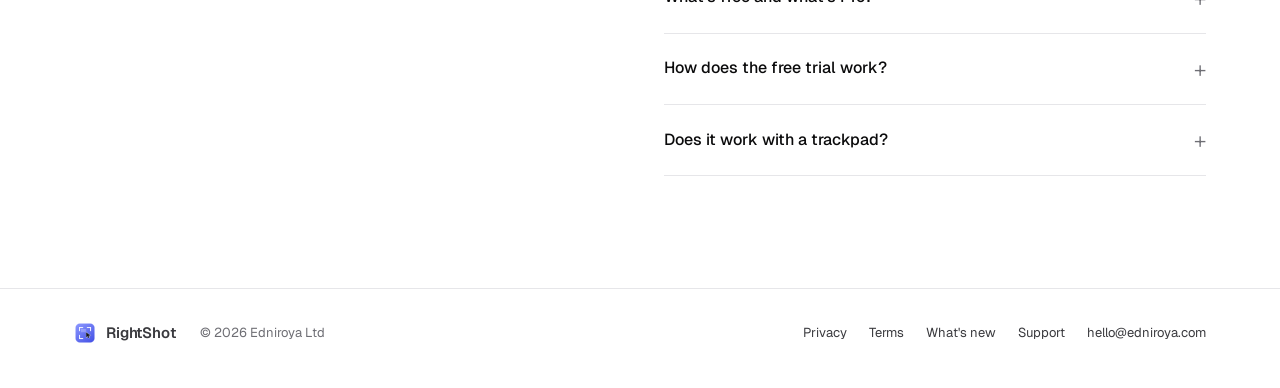
==== commit 19f8fdec: "feat: Pro section becomes a plain panel with the Studio picture and a two-column tool list" ====
--- a/index.html
+++ b/index.html
@@ -13,7 +13,7 @@
 <link rel="preconnect" href="https://fonts.googleapis.com">
 <link rel="preconnect" href="https://fonts.gstatic.com" crossorigin>
 <link href="https://fonts.googleapis.com/css2?family=Geist:wght@400;500;600&display=swap" rel="stylesheet">
-<link rel="stylesheet" href="assets/site.css?v=20261120f">
+<link rel="stylesheet" href="assets/site.css?v=20261120g">
 </head>
 <body>
 <svg width="0" height="0" style="position:absolute" aria-hidden="true">
@@ -35,14 +35,7 @@
     <symbol id="i-redo" viewBox="0 0 24 24"><path d="M18 9a7 7 0 10.5 6M18 4v5h-5" fill="none" stroke="currentColor" stroke-width="1.8" stroke-linecap="round" stroke-linejoin="round"/></symbol>
     <symbol id="i-folder" viewBox="0 0 24 24"><path d="M3.5 7.5A1.5 1.5 0 015 6h4l2 2h8a1.5 1.5 0 011.5 1.5v8A1.5 1.5 0 0119 19H5a1.5 1.5 0 01-1.5-1.5z" fill="none" stroke="currentColor" stroke-width="1.8" stroke-linejoin="round"/></symbol>
     <symbol id="i-image" viewBox="0 0 24 24"><rect x="3.5" y="5" width="17" height="14" rx="2" fill="none" stroke="currentColor" stroke-width="1.8"/><circle cx="9" cy="10" r="1.6" fill="currentColor"/><path d="M4 17l5-5 4 4 2.5-2.5L20 18" fill="none" stroke="currentColor" stroke-width="1.8" stroke-linejoin="round"/></symbol>
-    <symbol id="i-film" viewBox="0 0 24 24"><rect x="4" y="4" width="16" height="16" rx="2" fill="none" stroke="currentColor" stroke-width="1.8"/><path d="M8 4v16M16 4v16M4 9h4M4 15h4M16 9h4M16 15h4" stroke="currentColor" stroke-width="1.6"/></symbol>
-    <symbol id="i-stack" viewBox="0 0 24 24"><rect x="6" y="6" width="13" height="13" rx="2" fill="none" stroke="currentColor" stroke-width="1.8"/><path d="M4 15V5.5A1.5 1.5 0 015.5 4H15" fill="none" stroke="currentColor" stroke-width="1.8" stroke-linecap="round"/></symbol>
-    <symbol id="i-list" viewBox="0 0 24 24"><path d="M10 7h10M10 12h10M10 17h10" stroke="currentColor" stroke-width="1.8" stroke-linecap="round"/><path d="M4.5 6l1.5-1v4M4 12.5c.4-.8 2.5-1 2.4.2 0 .9-2.4 1.8-2.4 2.8h2.6M4.2 17h2.3l-1.2 1.2c1 0 1.5.5 1.2 1.3-.3.7-1.6.7-2.3.2" fill="none" stroke="currentColor" stroke-width="1.3" stroke-linecap="round" stroke-linejoin="round"/></symbol>
-    <symbol id="i-frame" viewBox="0 0 24 24"><rect x="3" y="4" width="18" height="16" rx="2.5" fill="none" stroke="currentColor" stroke-width="1.8"/><rect x="7" y="8" width="10" height="8" rx="1" fill="currentColor" opacity=".35"/></symbol>
-    <symbol id="i-eyeoff" viewBox="0 0 24 24"><path d="M3 12s3.2-6 9-6 9 6 9 6-3.2 6-9 6-9-6-9-6z" fill="none" stroke="currentColor" stroke-width="1.8"/><circle cx="12" cy="12" r="2.6" fill="none" stroke="currentColor" stroke-width="1.8"/><path d="M4 20L20 4" stroke="currentColor" stroke-width="1.8" stroke-linecap="round"/></symbol>
     <symbol id="i-clock" viewBox="0 0 24 24"><circle cx="12" cy="12" r="8" fill="none" stroke="currentColor" stroke-width="1.8"/><path d="M12 7.5V12l3 2" fill="none" stroke="currentColor" stroke-width="1.8" stroke-linecap="round" stroke-linejoin="round"/></symbol>
-    <symbol id="i-search" viewBox="0 0 24 24"><circle cx="10.5" cy="10.5" r="6" fill="none" stroke="currentColor" stroke-width="1.8"/><path d="M15 15l5 5" fill="none" stroke="currentColor" stroke-width="1.8" stroke-linecap="round"/></symbol>
-    <symbol id="i-camera" viewBox="0 0 24 24"><rect x="3" y="7" width="12.5" height="10" rx="2" fill="none" stroke="currentColor" stroke-width="1.8"/><path d="M15.5 10.5L21 7.5v9l-5.5-3" fill="none" stroke="currentColor" stroke-width="1.8" stroke-linejoin="round"/></symbol>
     <symbol id="i-lock" viewBox="0 0 24 24"><rect x="5" y="10.5" width="14" height="10" rx="2" fill="none" stroke="currentColor" stroke-width="1.8"/><path d="M8 10.5V8a4 4 0 018 0v2.5" fill="none" stroke="currentColor" stroke-width="1.8"/></symbol>
   </defs>
 </svg>
@@ -119,20 +112,25 @@
   </section>
 
   <section class="wrap" id="pro">
-    <div class="pro-band">
-      <p class="eyebrow" style="color:var(--peri)">RightShot Pro</p>
-      <h2 class="big">Turn captures into finished work</h2>
-      <p class="sub">Try every Pro tool free for 14 days, then keep them with one purchase. No subscription.</p>
-      <img class="pro-shot" src="assets/shot-studio.jpg" alt="RightShot Studio framing a screenshot on an orange gradient, with background, padding and watermark controls." loading="lazy">
-      <div class="pro-grid">
-        <div class="pro-item"><h4><svg><use href="#i-film"/></svg>Recording Studio</h4><p>Zoom in where you click, a bigger cursor and click rings, and speed up or cut the moments the mouse is still. Trim, crop, frame on a background and export at 1080p for social.</p></div>
-        <div class="pro-item"><h4><svg><use href="#i-camera"/></svg>Camera bubble</h4><p>Show yourself in a corner of your recordings with your camera.</p></div>
-        <div class="pro-item"><h4><svg><use href="#i-scan"/></svg>Scrolling Capture</h4><p>Drag over a chat, a document or a long list in any app, scroll, and get one tall screenshot. In the browser extension too.</p></div>
-        <div class="pro-item"><h4><svg><use href="#i-stack"/></svg>Save as GIF</h4><p>Turn a recording into a GIF that fits in a chat, a doc or a pull request.</p></div>
-        <div class="pro-item"><h4><svg><use href="#i-list"/></svg>Create Guide</h4><p>Mark steps while you record, or collect screenshots, add captions, then save a numbered guide as a PDF or copy its steps as Markdown.</p></div>
-        <div class="pro-item"><h4><svg><use href="#i-frame"/></svg>Studio</h4><p>Present a screenshot on a gradient with padding, rounded corners, an adjustable shadow and your watermark.</p></div>
-        <div class="pro-item"><h4><svg><use href="#i-eyeoff"/></svg>Auto Redact</h4><p>Finds faces, email addresses, phone, account and card numbers, and covers them in one click. On your Mac.</p></div>
-        <div class="pro-item"><h4><svg><use href="#i-search"/></svg>Shelf search</h4><p>Find any screenshot on the shelf by the words in it, and add screenshots to a guide in one step.</p></div>
+    <div class="pro-b">
+      <div class="pro-b-head">
+        <h2 class="big">RightShot Pro</h2>
+        <p class="pro-lede">Turn captures into finished work. Every Pro tool is free for 14 days, then yours with one purchase. No subscription.</p>
+      </div>
+      <div class="pro-b-pic"><img class="pro-pic" src="assets/shot-studio.jpg" alt="RightShot Studio framing a screenshot on an orange gradient, with background, padding and watermark controls." loading="lazy"></div>
+      <div class="pro-b-cols">
+        <dl class="pro-dl">
+          <div class="pro-row"><dt>Recording Studio</dt><dd>Zoom in where you click, a bigger cursor and click rings, and speed up or cut the moments the mouse is still. Trim, crop, frame on a background and export at 1080p for social.</dd></div>
+          <div class="pro-row"><dt>Camera bubble</dt><dd>Show yourself in a corner of your recordings with your camera.</dd></div>
+          <div class="pro-row"><dt>Scrolling Capture</dt><dd>Drag over a chat, a document or a long list in any app, scroll, and get one tall screenshot. In the browser extension too.</dd></div>
+          <div class="pro-row"><dt>Save as GIF</dt><dd>Turn a recording into a GIF that fits in a chat, a doc or a pull request.</dd></div>
+        </dl>
+        <dl class="pro-dl">
+          <div class="pro-row"><dt>Create Guide</dt><dd>Mark steps while you record, or collect screenshots, add captions, then save a numbered guide as a PDF or copy its steps as Markdown.</dd></div>
+          <div class="pro-row"><dt>Studio</dt><dd>Present a screenshot on a gradient with padding, rounded corners, an adjustable shadow and your watermark.</dd></div>
+          <div class="pro-row"><dt>Auto Redact</dt><dd>Finds faces, email addresses, phone, account and card numbers, and covers them in one click. On your Mac.</dd></div>
+          <div class="pro-row"><dt>Shelf search</dt><dd>Find any screenshot on the shelf by the words in it, and add screenshots to a guide in one step.</dd></div>
+        </dl>
       </div>
     </div>
   </section>
--- a/assets/site.css
+++ b/assets/site.css
@@ -115,7 +115,6 @@
 .split { display: grid; grid-template-columns: 1fr 1fr; gap: 48px; align-items: start; }
 .big { font-weight: 500; letter-spacing: -0.01em; font-size: clamp(28px, 3.4vw, 36px); line-height: 1.12; margin: 0; }
 .split p { margin: 0 0 14px; font-size: 17px; line-height: 1.65; color: var(--ink-2); }
-.eyebrow { font-size: 13px; color: var(--muted); margin: 0 0 12px; }
 
 .panel { background: #fff; border: 1px solid var(--line); border-bottom: 0; border-radius: var(--r-inner) var(--r-inner) 0 0; padding: 18px; }
 
@@ -150,19 +149,22 @@
   .facts { margin-top: 40px; }
 }
 
-/* Pro band */
-
-.pro-band { border-radius: var(--r-card); background: linear-gradient(140deg, #f4f5ff 0%, var(--peri-tint) 55%, #e2e6ff 100%); color: var(--ink); padding: 56px 48px 48px; position: relative; overflow: hidden; }
-.pro-band::after { content: ""; position: absolute; right: -120px; top: -160px; width: 520px; height: 520px; border-radius: 50%; background: radial-gradient(circle, rgba(139, 151, 255, 0.30), transparent 65%); }
-.pro-band .big { color: var(--ink); max-width: 14ch; }
-.pro-band .sub { color: var(--ink-2); font-size: 17px; line-height: 1.65; max-width: 52ch; margin: 14px 0 0; }
-.pro-shot { position: relative; z-index: 1; width: 100%; margin-top: 36px; border-radius: 16px; border: 1px solid #d9ddff; }
-.pro-grid { position: relative; z-index: 1; display: grid; grid-template-columns: repeat(4, 1fr); gap: 12px; margin-top: 36px; }
-@media (max-width: 1100px) { .pro-grid { grid-template-columns: 1fr 1fr; } }
-.pro-item { background: #fff; border: 1px solid #dfe2ff; border-radius: 16px; padding: 20px; }
-.pro-item h4 { margin: 0; font-size: 15px; font-weight: 500; display: flex; align-items: center; gap: 10px; }
-.pro-item h4 svg { width: 16px; height: 16px; color: var(--peri); }
-.pro-item p { margin: 6px 0 0; font-size: 14px; line-height: 1.55; color: var(--ink-2); }
+/* Pro */
+.pro-row { display: grid; grid-template-columns: 150px 1fr; gap: 20px; padding: 14px 0; border-bottom: 1px solid var(--line); }
+.pro-row dt { font-size: 14px; font-weight: 500; color: var(--ink); }
+.pro-row dd { margin: 0; font-size: 14px; line-height: 1.6; color: var(--ink-2); }
+.pro-pic { width: 100%; display: block; border-radius: 12px; border: 1px solid var(--line); }
+@media (max-width: 600px) { .pro-row { grid-template-columns: 1fr; gap: 4px; } }
+
+.pro-b { background: var(--card); border-radius: var(--r-card); padding: 48px; }
+.pro-b-head { display: grid; grid-template-columns: 5fr 6fr; gap: 56px; align-items: end; }
+.pro-lede { margin: 0; font-size: 17px; line-height: 1.65; color: var(--ink-2); }
+.pro-b-pic { margin-top: 32px; border-radius: 12px; overflow: hidden; aspect-ratio: 1400 / 560; border: 1px solid var(--line); }
+.pro-b-pic .pro-pic { border: 0; border-radius: 0; height: 100%; object-fit: cover; object-position: center 35%; }
+.pro-b-cols { display: grid; grid-template-columns: 1fr 1fr; gap: 0 48px; margin-top: 28px; }
+.pro-b .pro-dl { margin: 0; border-top: 1px solid #d6d6da; }
+.pro-b .pro-row { border-bottom-color: #d6d6da; }
+@media (max-width: 900px) { .pro-b { padding: 32px 22px; } .pro-b-head { grid-template-columns: 1fr; gap: 14px 0; } .pro-b-cols { grid-template-columns: 1fr; gap: 0; } .pro-b .pro-dl + .pro-dl { border-top: 0; } .pro-b-pic { aspect-ratio: 1400 / 678; } }
 
 /* Pricing */
 .center { text-align: center; }
@@ -232,8 +234,6 @@
   .nav .wrap { gap: 12px; }
   .brand { margin-right: auto; }
   .split, .price-grid { grid-template-columns: 1fr; }
-  .pro-grid { grid-template-columns: 1fr 1fr; }
-  .pro-band { padding: 40px 22px 26px; }
   section.wrap { margin-top: 96px; }
 }
 @media (max-width: 600px) {
@@ -244,7 +244,6 @@
   .play { right: 12px; bottom: 12px; height: 40px; font-size: 14px; }
   .play small { display: none; }
   .sound { right: 12px; top: 12px; }
-  .pro-grid { grid-template-columns: 1fr; }
   .price { padding: 24px; }
   footer nav { margin-left: 0; }
 }
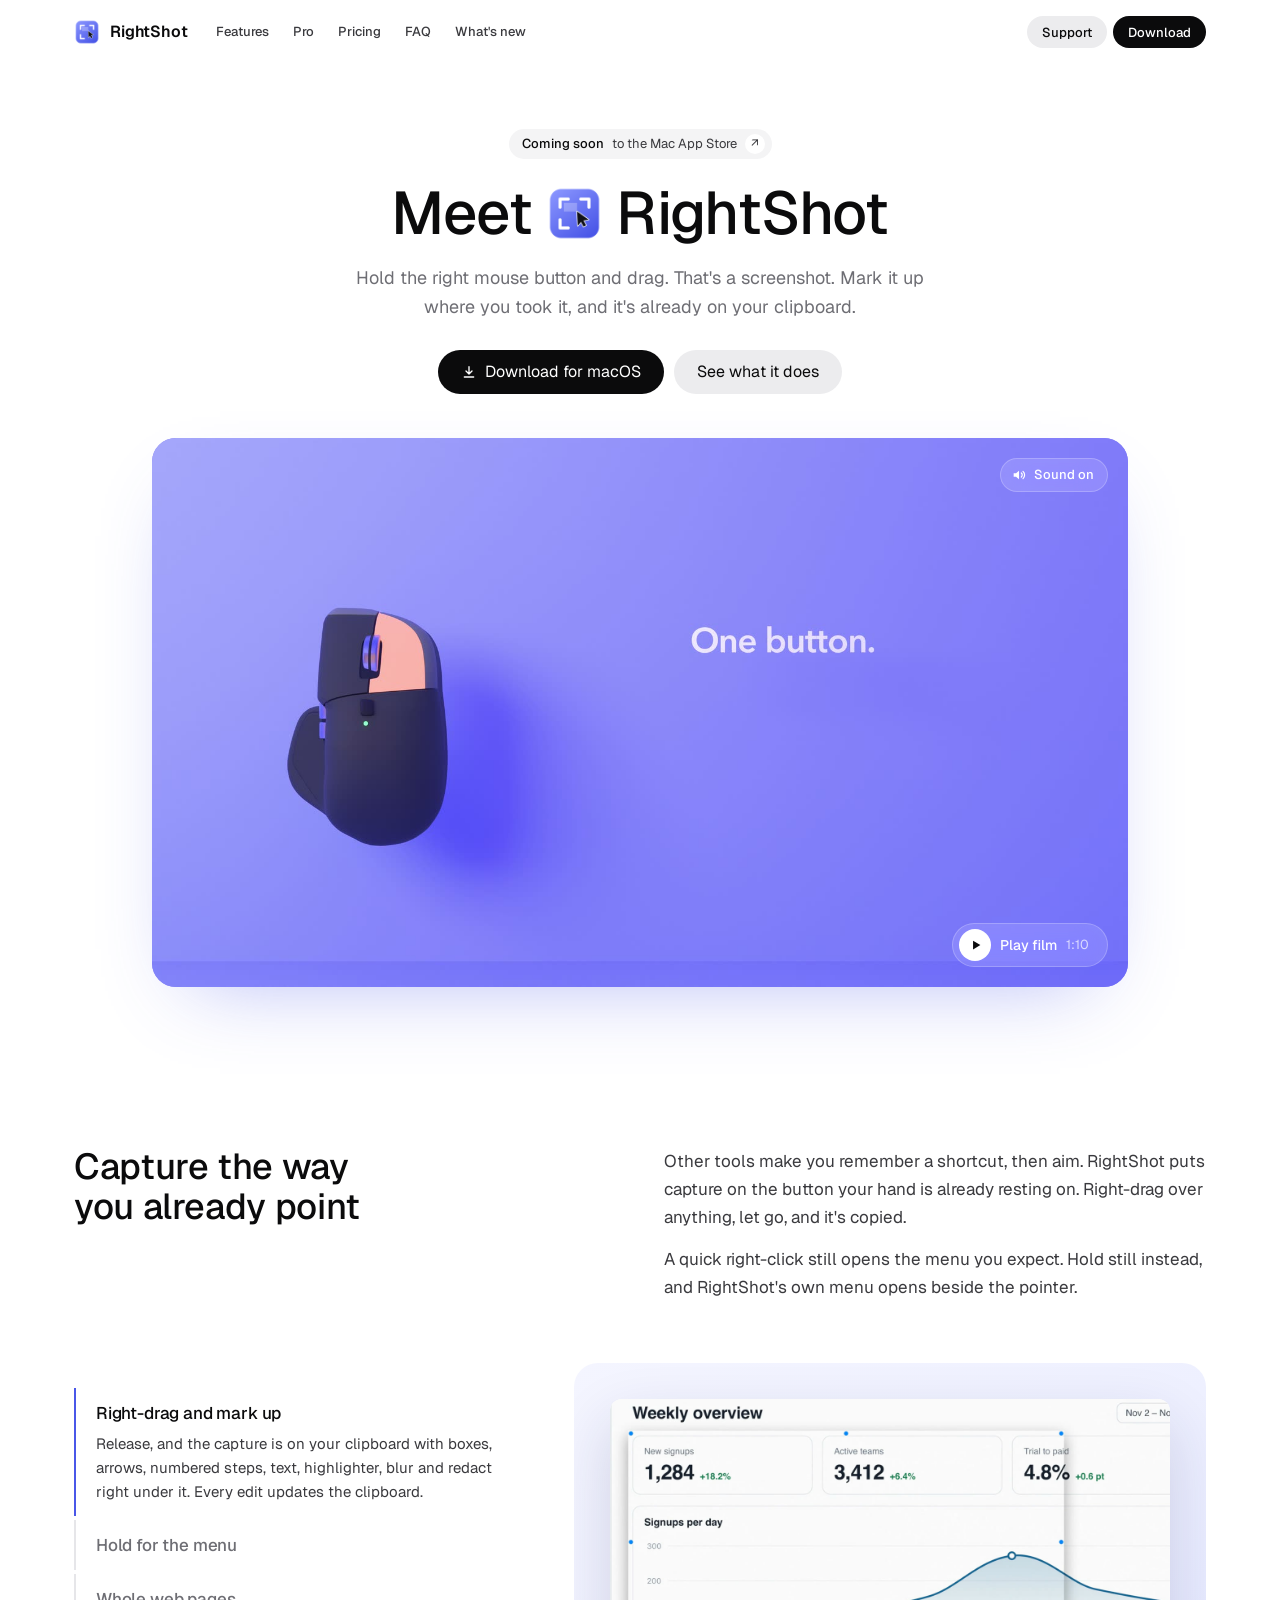
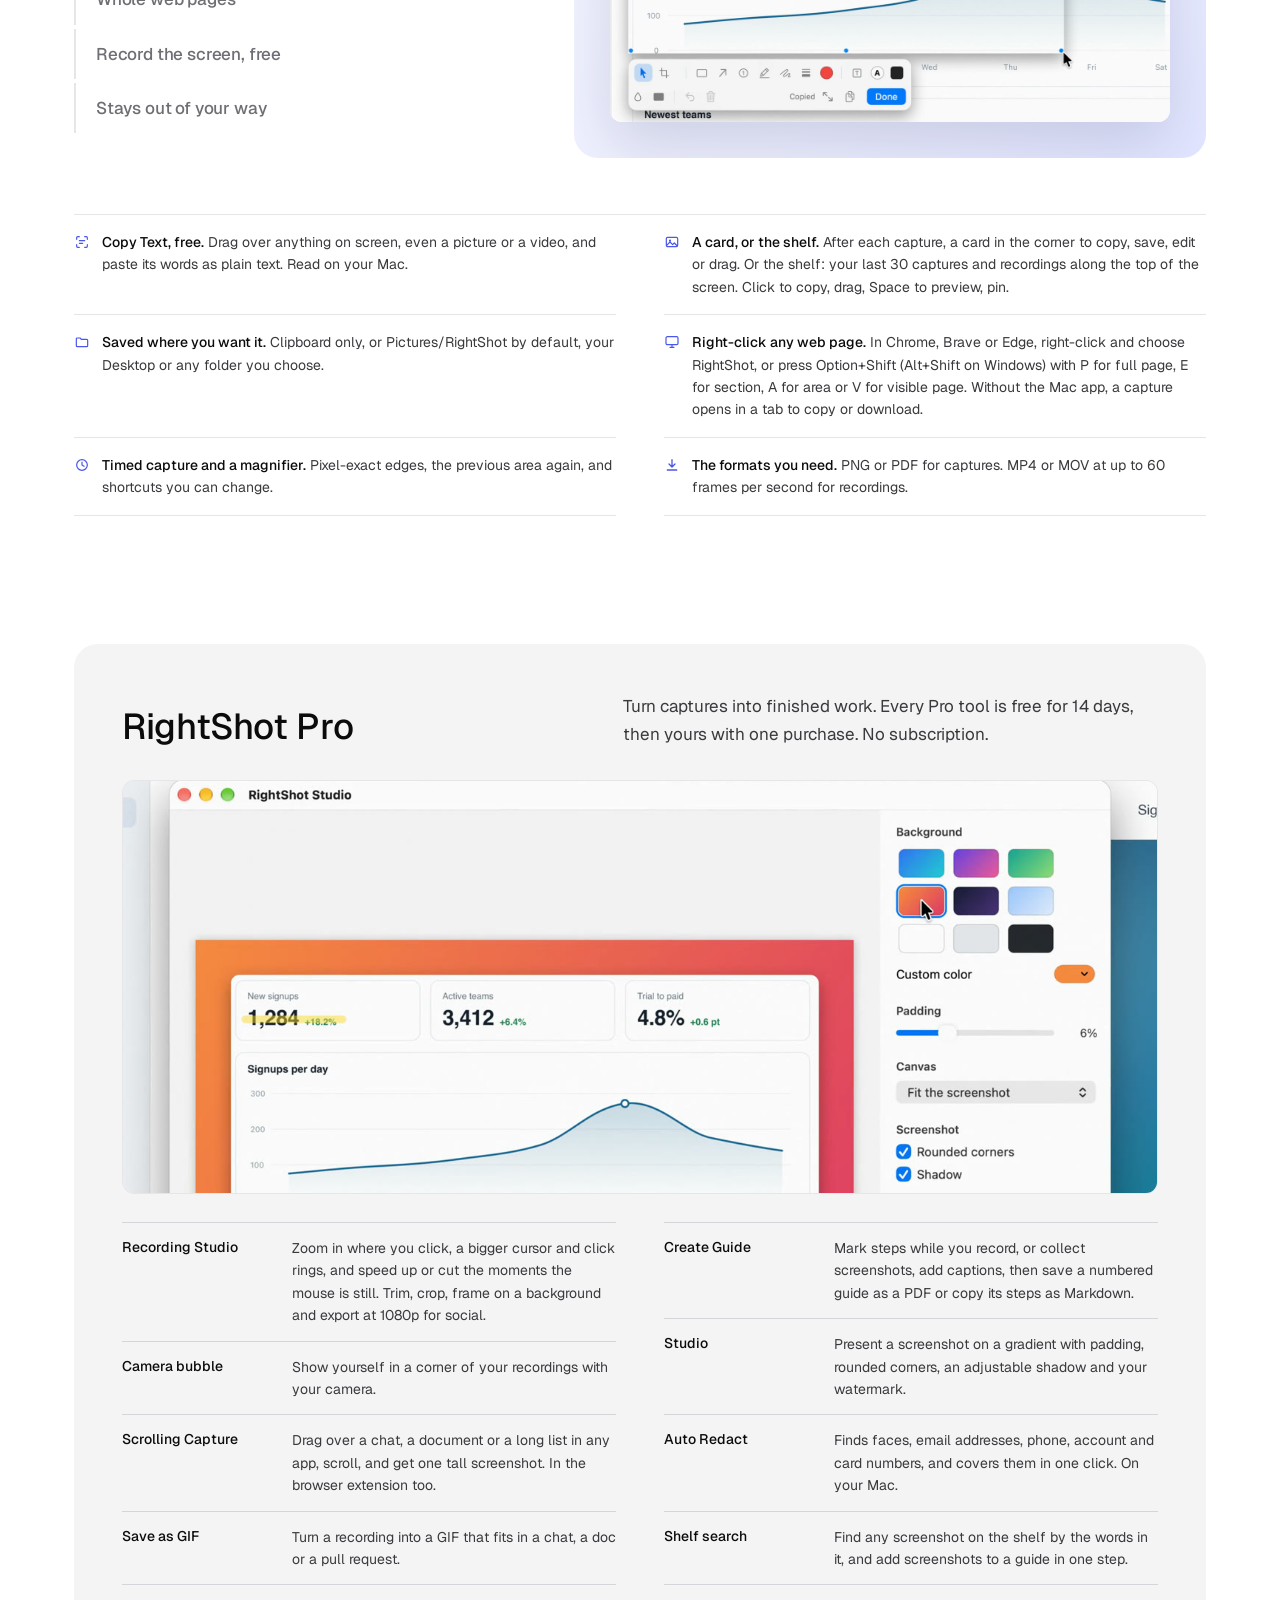
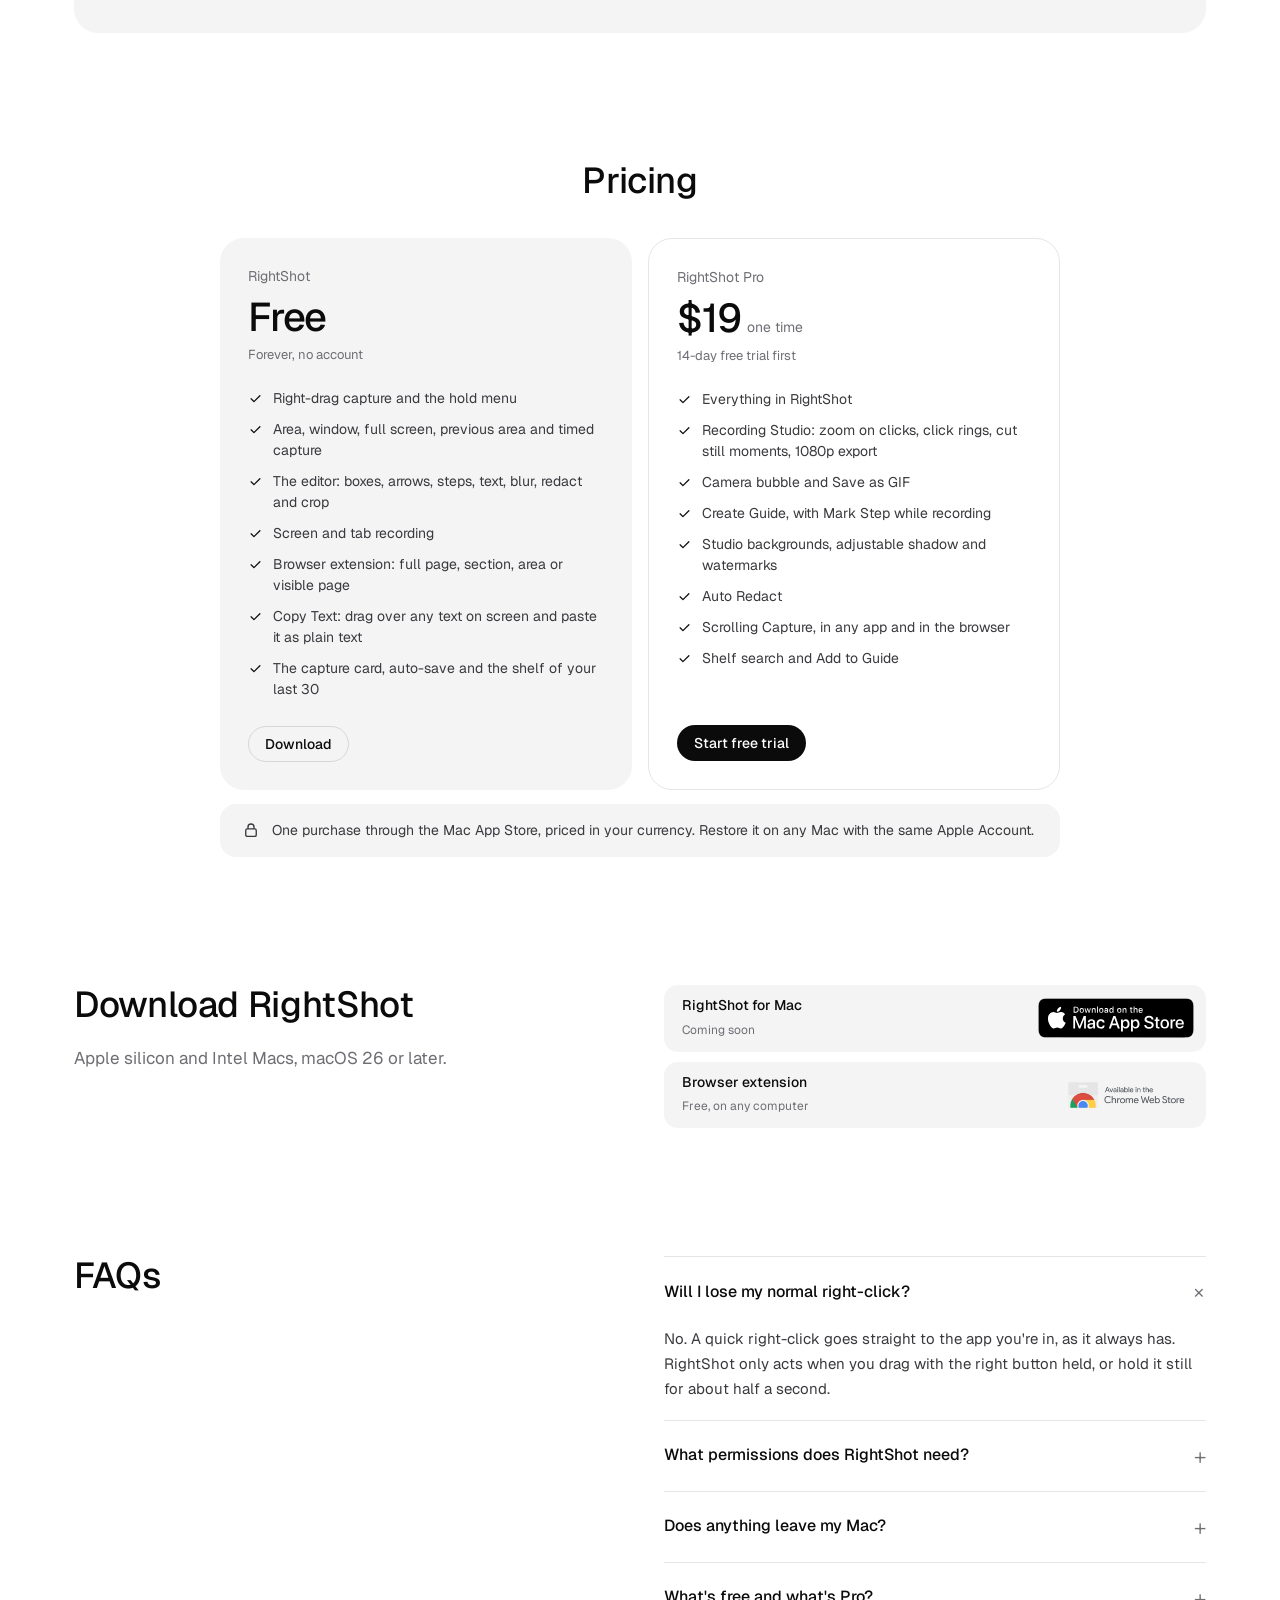
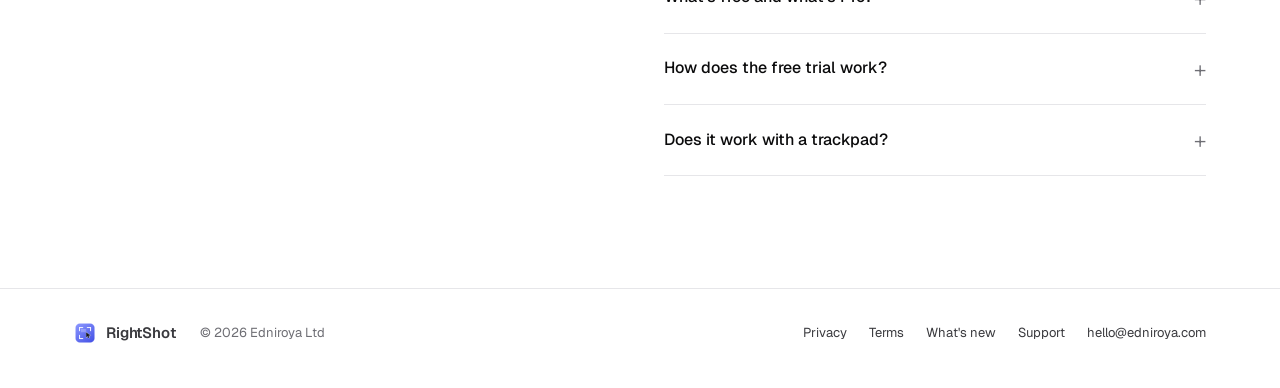
==== commit f945a825: "feat: add What's new to the top menu on every page" ====
--- a/index.html
+++ b/index.html
@@ -13,7 +13,7 @@
 <link rel="preconnect" href="https://fonts.googleapis.com">
 <link rel="preconnect" href="https://fonts.gstatic.com" crossorigin>
 <link href="https://fonts.googleapis.com/css2?family=Geist:wght@400;500;600&display=swap" rel="stylesheet">
-<link rel="stylesheet" href="assets/site.css?v=20261120g">
+<link rel="stylesheet" href="assets/site.css?v=20261120h">
 </head>
 <body>
 <svg width="0" height="0" style="position:absolute" aria-hidden="true">
@@ -48,6 +48,7 @@
       <a href="#pro">Pro</a>
       <a href="#pricing">Pricing</a>
       <a href="#faq">FAQ</a>
+      <a href="changelog.html">What's new</a>
     </nav>
     <div class="nav-actions">
       <a class="btn btn-soft" href="support.html">Support</a>
--- a/assets/site.css
+++ b/assets/site.css
@@ -47,8 +47,8 @@
 .brand { display: flex; align-items: center; gap: 10px; font-weight: 600; font-size: 16px; text-decoration: none; letter-spacing: -0.01em; }
 .brand img { width: 26px; height: 26px; }
 .nav-links { display: flex; gap: 24px; margin-right: auto; }
-.nav-links a { text-decoration: none; font-size: 13px; font-weight: 500; color: var(--ink-2); }
-.nav-links a:hover { color: var(--ink); }
+.nav-links a { text-decoration: none; font-size: 13px; font-weight: 500; color: var(--ink-2); white-space: nowrap; }
+.nav-links a:hover, .nav-links a[aria-current="page"] { color: var(--ink); }
 .nav-actions { display: flex; gap: 6px; }
 .nav-actions .btn { height: 32px; padding: 0 14px; font-size: 13px; }
 
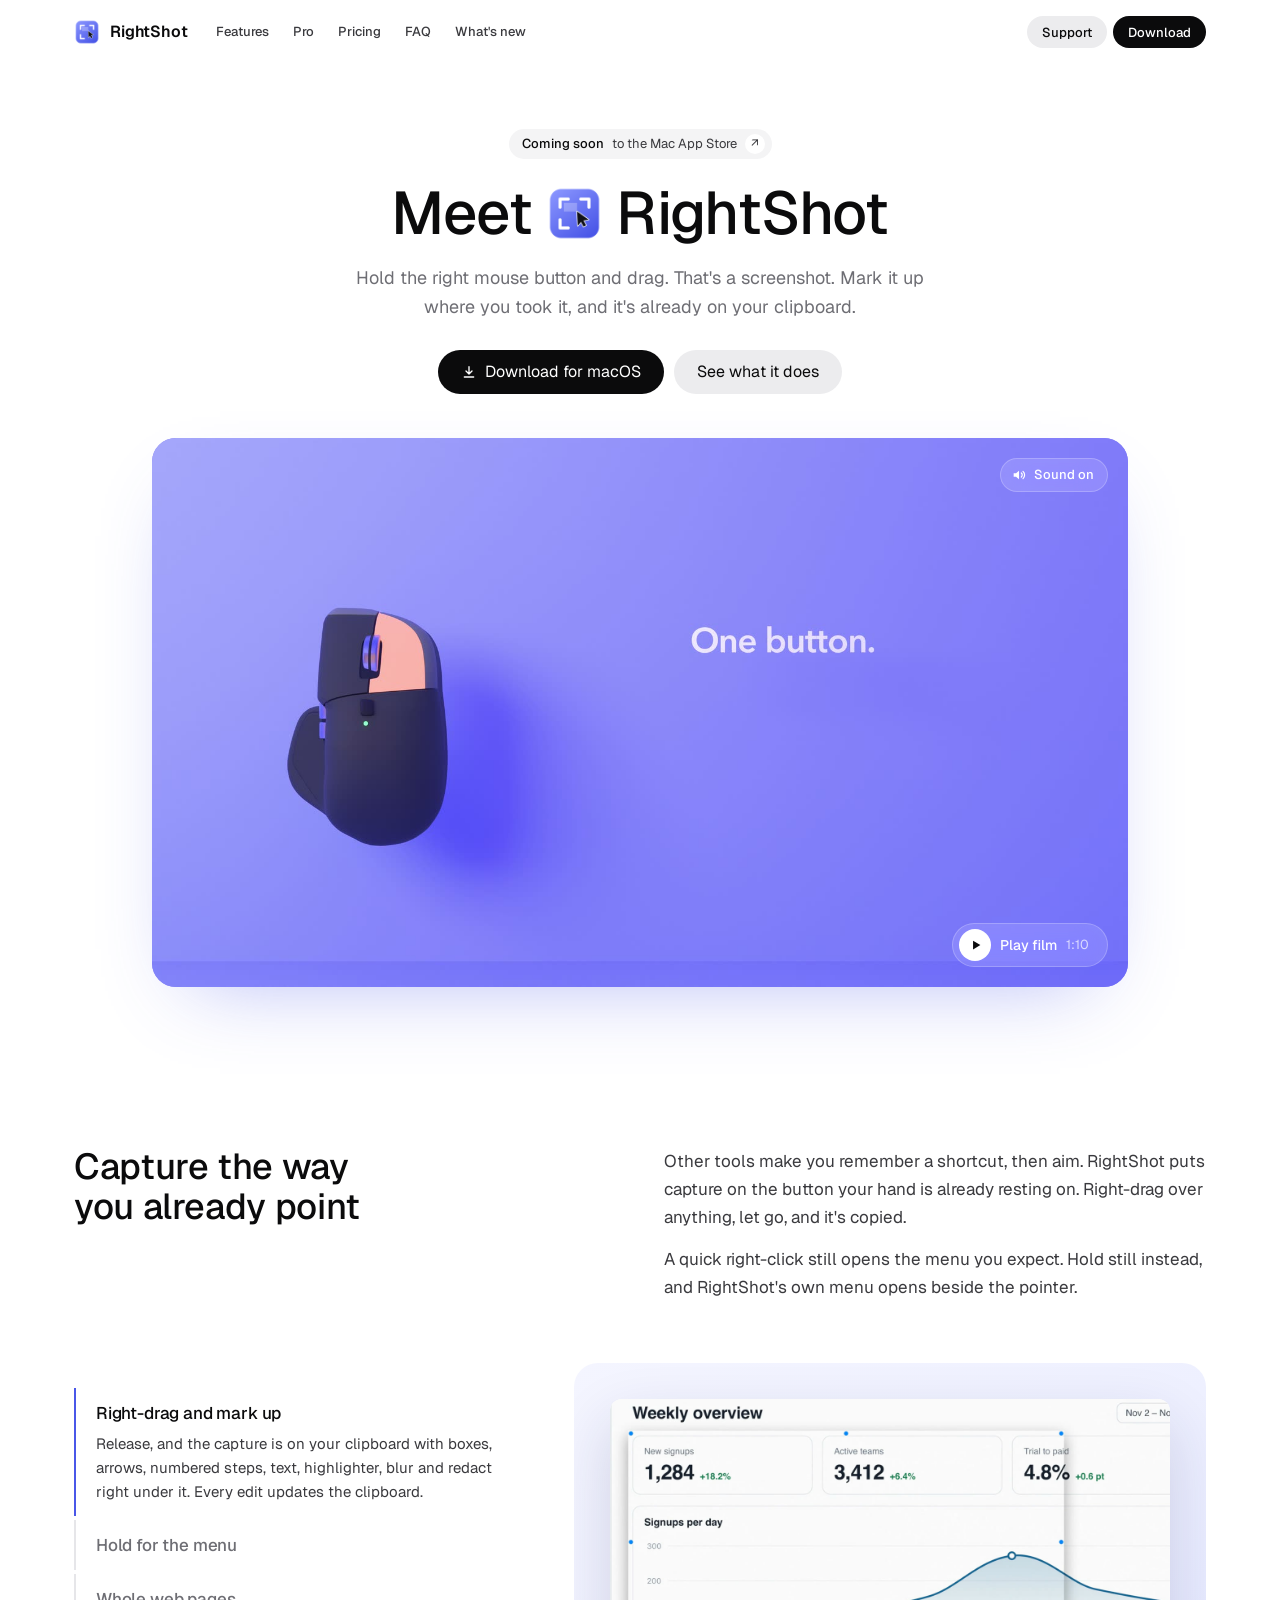
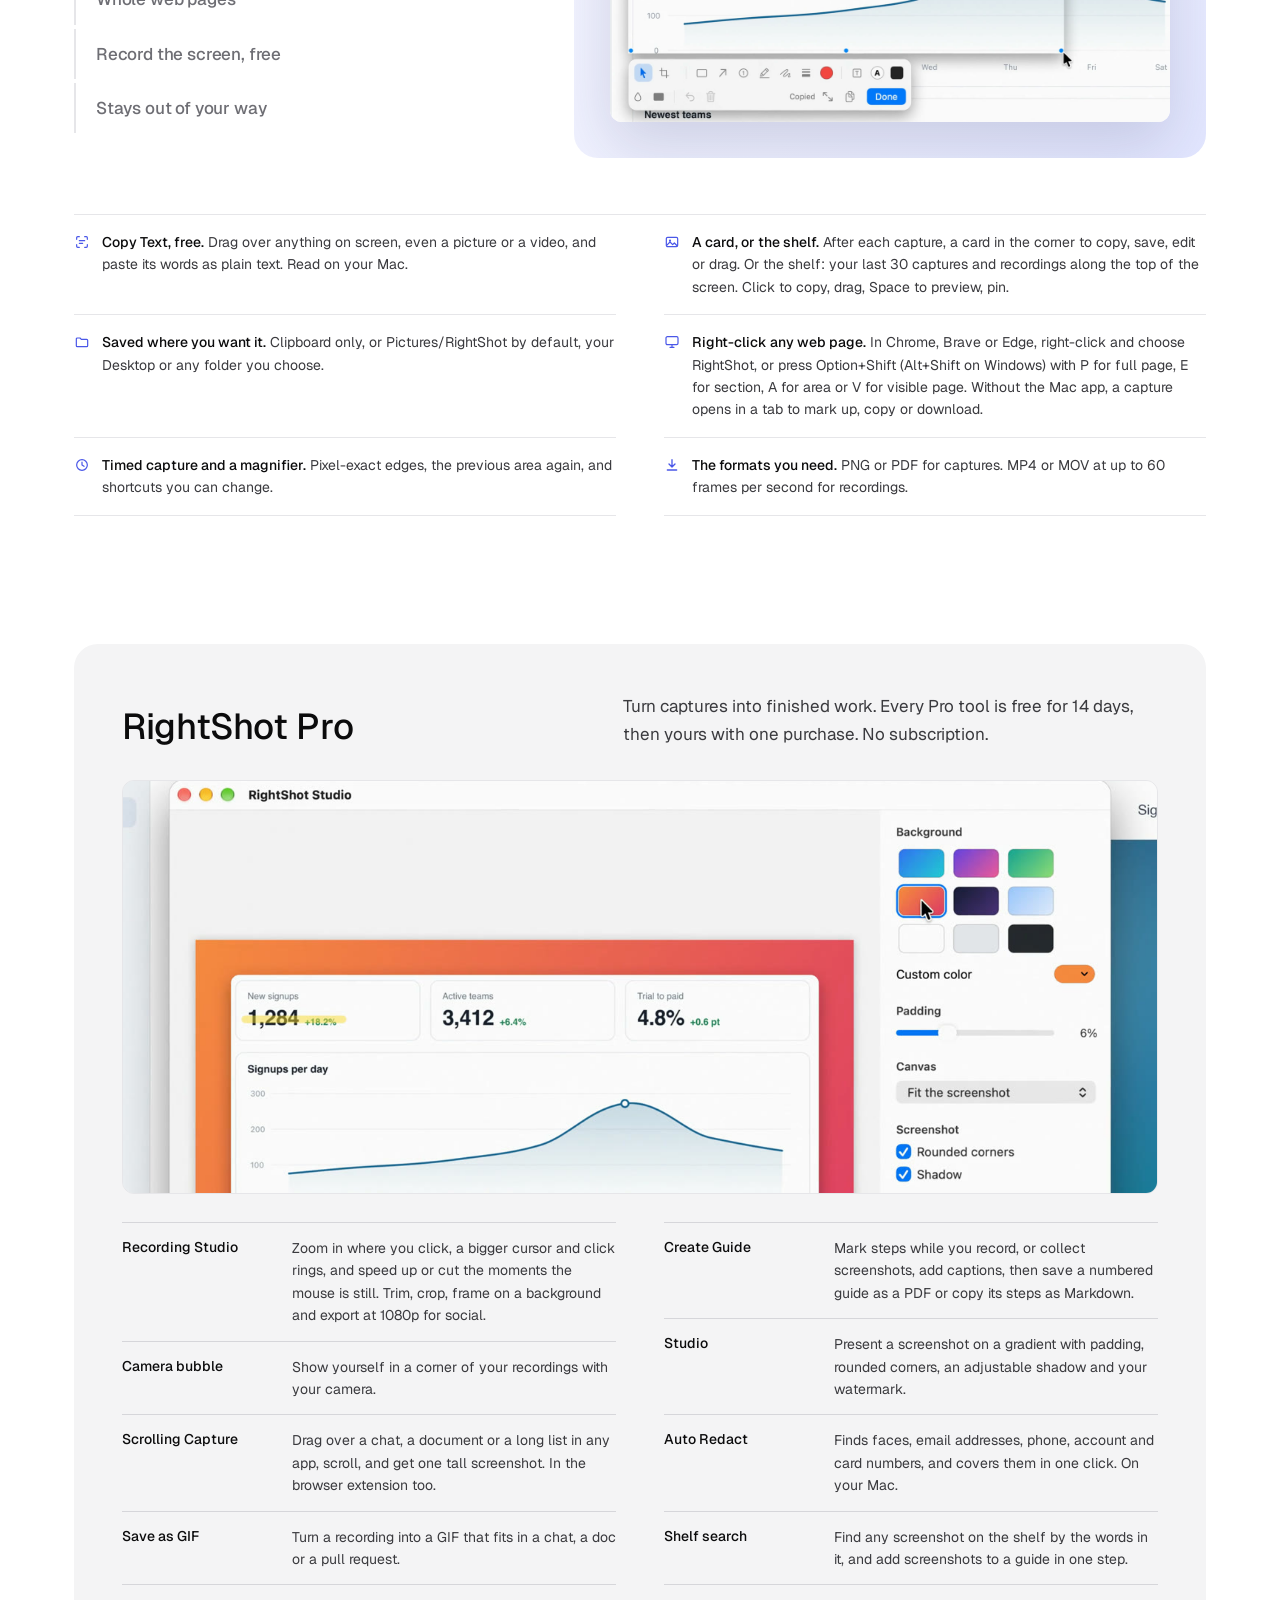
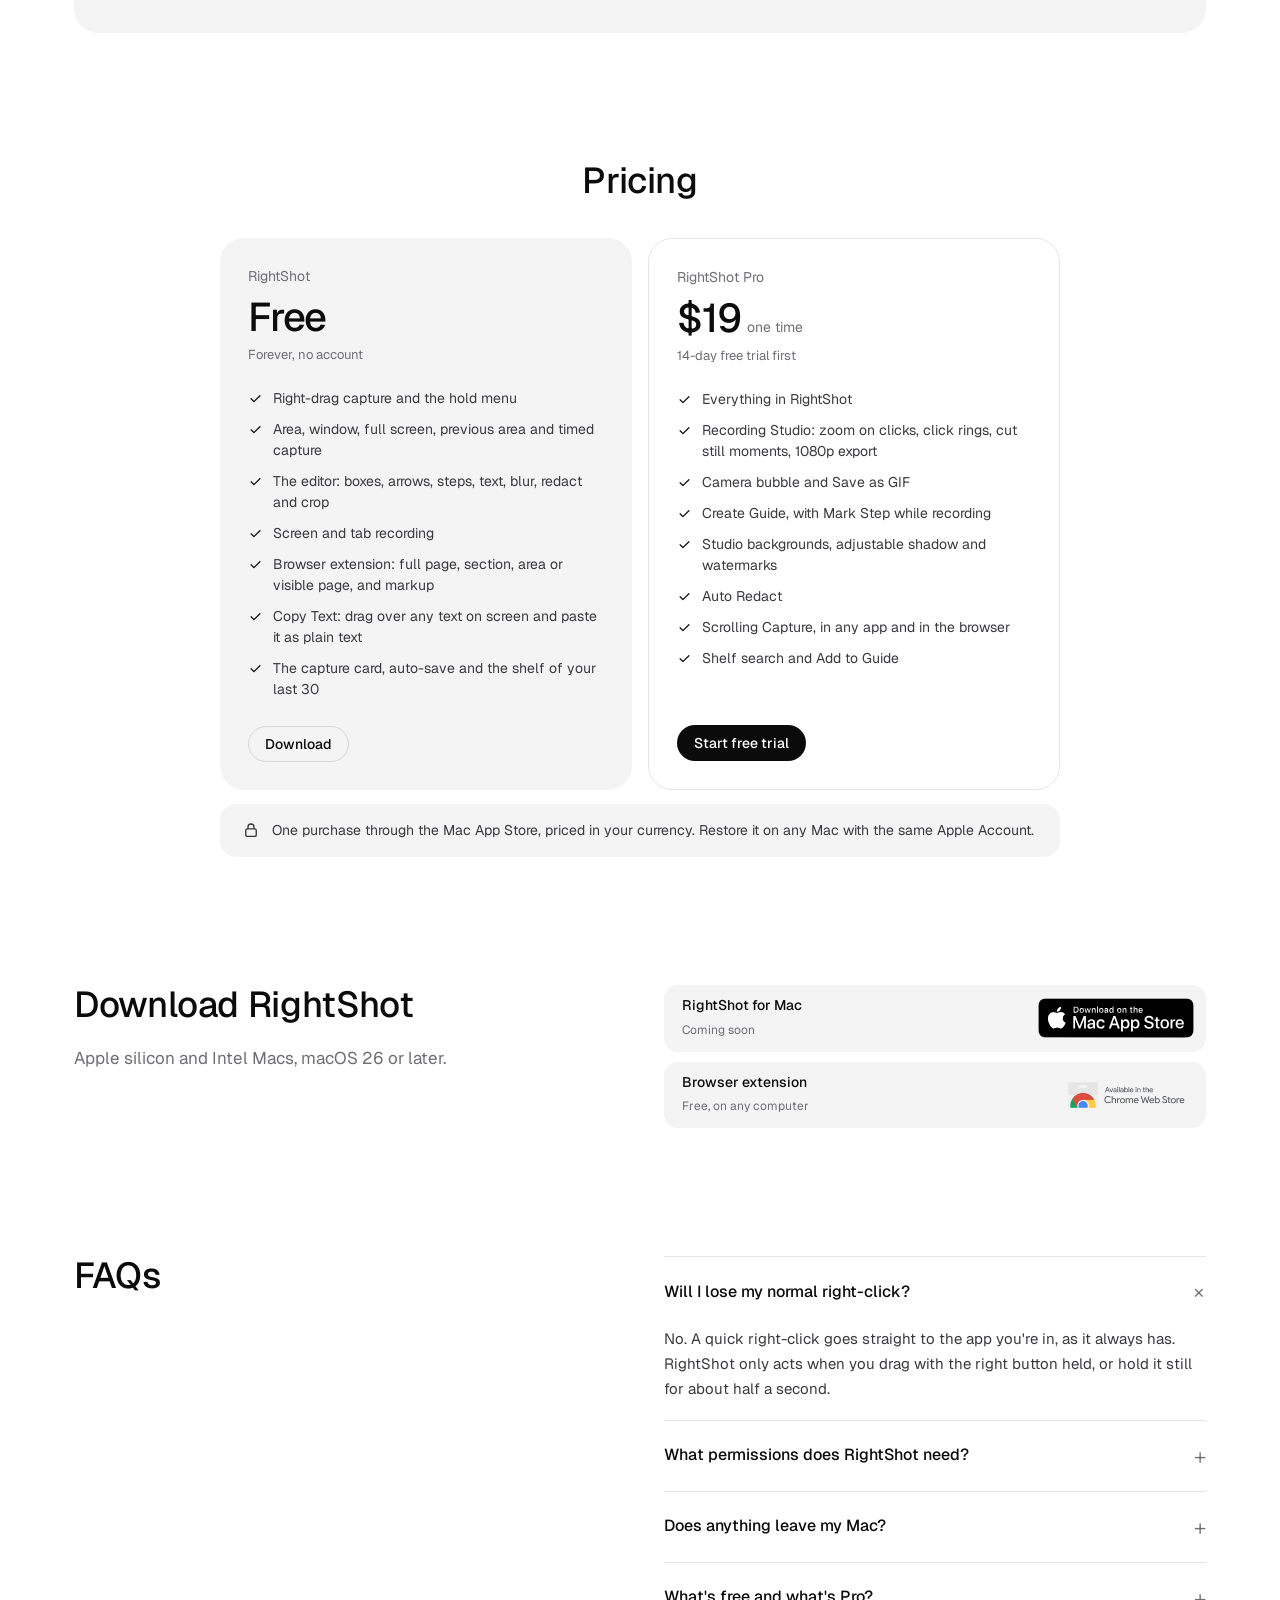
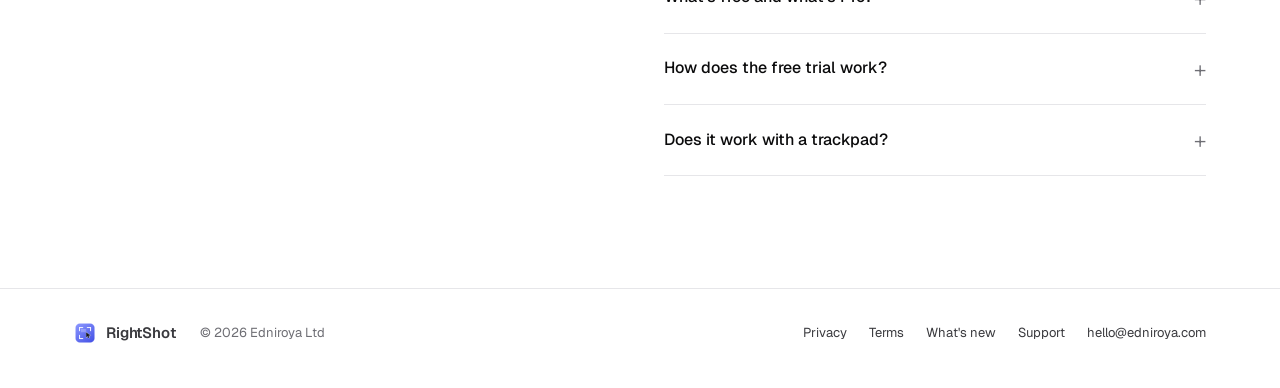
==== commit e8c04c6b: "docs: extension 0.5.1 is live: markup and feedback on the home page, FAQ and support" ====
--- a/index.html
+++ b/index.html
@@ -13,7 +13,7 @@
 <link rel="preconnect" href="https://fonts.googleapis.com">
 <link rel="preconnect" href="https://fonts.gstatic.com" crossorigin>
 <link href="https://fonts.googleapis.com/css2?family=Geist:wght@400;500;600&display=swap" rel="stylesheet">
-<link rel="stylesheet" href="assets/site.css?v=20261120h">
+<link rel="stylesheet" href="assets/site.css?v=20261120i">
 </head>
 <body>
 <svg width="0" height="0" style="position:absolute" aria-hidden="true">
@@ -43,12 +43,14 @@
 <header class="nav" id="top">
   <div class="wrap">
     <a class="brand" href="./"><img src="assets/icon-256.png" alt="">RightShot</a>
-    <nav class="nav-links" aria-label="Main">
+    <button class="menu-btn" type="button" aria-expanded="false" aria-controls="nav-menu" aria-label="Menu"><svg class="i-open" viewBox="0 0 20 20" aria-hidden="true"><path d="M3.5 6.5h13M3.5 13.5h13"/></svg><svg class="i-close" viewBox="0 0 20 20" aria-hidden="true"><path d="M5 5l10 10M15 5L5 15"/></svg></button>
+    <nav class="nav-links" id="nav-menu" aria-label="Main">
       <a href="#features">Features</a>
       <a href="#pro">Pro</a>
       <a href="#pricing">Pricing</a>
       <a href="#faq">FAQ</a>
       <a href="changelog.html">What's new</a>
+      <a class="nav-sm" href="support.html">Support</a>
     </nav>
     <div class="nav-actions">
       <a class="btn btn-soft" href="support.html">Support</a>
@@ -89,7 +91,7 @@
       <div class="show-tabs">
         <button class="show-tab on" type="button" aria-pressed="true" data-i="0"><b>Right-drag and mark up</b><span>Release, and the capture is on your clipboard with boxes, arrows, numbered steps, text, highlighter, blur and redact right under it. Every edit updates the clipboard.</span></button>
         <button class="show-tab" type="button" aria-pressed="false" data-i="1"><b>Hold for the menu</b><span>Keep the right button still for half a second and every capture is beside your pointer: area, window, full screen, text and recording.</span></button>
-        <button class="show-tab" type="button" aria-pressed="false" data-i="2"><b>Whole web pages</b><span>The free extension captures a full page, a section, an area or what's on screen, to copy or download, on any computer. With RightShot for Mac: the editor, Record This Tab and Capture Scrolling Area (Pro).</span></button>
+        <button class="show-tab" type="button" aria-pressed="false" data-i="2"><b>Whole web pages</b><span>The free extension captures a full page, a section, an area or what's on screen, and lets you mark it up with boxes, arrows, text and blur, on any computer. With RightShot for Mac: the full editor, Record This Tab and Capture Scrolling Area (Pro).</span></button>
         <button class="show-tab" type="button" aria-pressed="false" data-i="3"><b>Record the screen, free</b><span>An area, a window, the whole screen or one browser tab, with system audio and your microphone when you want them.</span></button>
         <button class="show-tab" type="button" aria-pressed="false" data-i="4"><b>Stays out of your way</b><span>Pick apps where the right button is left alone, such as games and 3D tools, or only start a capture while you hold a key.</span></button>
       </div>
@@ -106,7 +108,7 @@
       <div class="fact"><svg aria-hidden="true"><use href="#i-scan"/></svg><p><b>Copy Text, free.</b> Drag over anything on screen, even a picture or a video, and paste its words as plain text. Read on your Mac.</p></div>
       <div class="fact"><svg aria-hidden="true"><use href="#i-image"/></svg><p><b>A card, or the shelf.</b> After each capture, a card in the corner to copy, save, edit or drag. Or the shelf: your last 30 captures and recordings along the top of the screen. Click to copy, drag, Space to preview, pin.</p></div>
       <div class="fact"><svg aria-hidden="true"><use href="#i-folder"/></svg><p><b>Saved where you want it.</b> Clipboard only, or Pictures/RightShot by default, your Desktop or any folder you choose.</p></div>
-      <div class="fact"><svg aria-hidden="true"><use href="#i-screen"/></svg><p><b>Right-click any web page.</b> In Chrome, Brave or Edge, right-click and choose RightShot, or press Option+Shift (Alt+Shift on Windows) with P for full page, E for section, A for area or V for visible page. Without the Mac app, a capture opens in a tab to copy or download.</p></div>
+      <div class="fact"><svg aria-hidden="true"><use href="#i-screen"/></svg><p><b>Right-click any web page.</b> In Chrome, Brave or Edge, right-click and choose RightShot, or press Option+Shift (Alt+Shift on Windows) with P for full page, E for section, A for area or V for visible page. Without the Mac app, a capture opens in a tab to mark up, copy or download.</p></div>
       <div class="fact"><svg aria-hidden="true"><use href="#i-clock"/></svg><p><b>Timed capture and a magnifier.</b> Pixel-exact edges, the previous area again, and shortcuts you can change.</p></div>
       <div class="fact"><svg aria-hidden="true"><use href="#i-down"/></svg><p><b>The formats you need.</b> PNG or PDF for captures. MP4 or MOV at up to 60 frames per second for recordings.</p></div>
     </div>
@@ -148,7 +150,7 @@
           <li><svg><use href="#i-check"/></svg>Area, window, full screen, previous area and timed capture</li>
           <li><svg><use href="#i-check"/></svg>The editor: boxes, arrows, steps, text, blur, redact and crop</li>
           <li><svg><use href="#i-check"/></svg>Screen and tab recording</li>
-          <li><svg><use href="#i-check"/></svg>Browser extension: full page, section, area or visible page</li>
+          <li><svg><use href="#i-check"/></svg>Browser extension: full page, section, area or visible page, and markup</li>
           <li><svg><use href="#i-check"/></svg>Copy Text: drag over any text on screen and paste it as plain text</li>
           <li><svg><use href="#i-check"/></svg>The capture card, auto-save and the shelf of your last 30</li>
         </ul>
@@ -201,7 +203,7 @@
         </details>
         <details>
           <summary>Does anything leave my Mac?</summary>
-          <p>No. Captures, recordings, text recognition and Auto Redact all run on your Mac. There's no account, no analytics and no RightShot server. Purchases go through the Mac App Store. See the <a href="privacy.html">privacy policy</a>.</p>
+          <p>No. Captures, recordings, text recognition and Auto Redact all run on your Mac. There's no account, no analytics and no RightShot server. The browser extension sends only feedback you choose to send. Purchases go through the Mac App Store. See the <a href="privacy.html">privacy policy</a>.</p>
         </details>
         <details>
           <summary>What's free and what's Pro?</summary>
@@ -233,6 +235,6 @@
     </nav>
   </div>
 </footer>
-<script src="assets/site.js?v=20261120d"></script>
+<script src="assets/site.js?v=20261120e"></script>
 </body>
 </html>
--- a/assets/site.css
+++ b/assets/site.css
@@ -51,6 +51,11 @@
 .nav-links a:hover, .nav-links a[aria-current="page"] { color: var(--ink); }
 .nav-actions { display: flex; gap: 6px; }
 .nav-actions .btn { height: 32px; padding: 0 14px; font-size: 13px; }
+.menu-btn { display: none; }
+.nav-links .nav-sm { display: none; }
+.menu-btn svg { width: 18px; height: 18px; fill: none; stroke: currentColor; stroke-width: 1.6; stroke-linecap: round; }
+.menu-btn .i-close, .nav.open .menu-btn .i-open { display: none; }
+.nav.open .menu-btn .i-close { display: block; }
 
 .btn {
   display: inline-flex; align-items: center; justify-content: center; gap: 8px;
@@ -232,6 +237,12 @@
 @media (max-width: 900px) {
   .nav-links { display: none; }
   .nav .wrap { gap: 12px; }
+  .menu-btn { display: grid; place-items: center; width: 32px; height: 32px; padding: 0; border: 0; border-radius: var(--r-pill); background: var(--card-2); color: var(--ink); cursor: pointer; order: 1; }
+  .menu-btn:hover { background: #e2e2e5; }
+  .nav.open { border-bottom-color: var(--line); }
+  .nav.open .nav-links { display: flex; flex-direction: column; gap: 0; position: absolute; top: 100%; left: 0; right: 0; margin: 0; padding: 4px 24px 12px; background: var(--page); border-bottom: 1px solid var(--line); }
+  .nav.open .nav-links a { font-size: 15px; padding: 12px 0; border-bottom: 1px solid var(--line); }
+  .nav.open .nav-links a:last-child { border-bottom: 0; }
   .brand { margin-right: auto; }
   .split, .price-grid { grid-template-columns: 1fr; }
   section.wrap { margin-top: 96px; }
@@ -240,6 +251,8 @@
   body { font-size: 16px; }
   .wrap { padding: 0 16px; }
   .nav-actions .btn-soft { display: none; }
+  .nav-links .nav-sm { display: block; }
+  .nav.open .nav-links { padding: 4px 16px 12px; }
   .hero { padding-top: 44px; }
   .play { right: 12px; bottom: 12px; height: 40px; font-size: 14px; }
   .play small { display: none; }
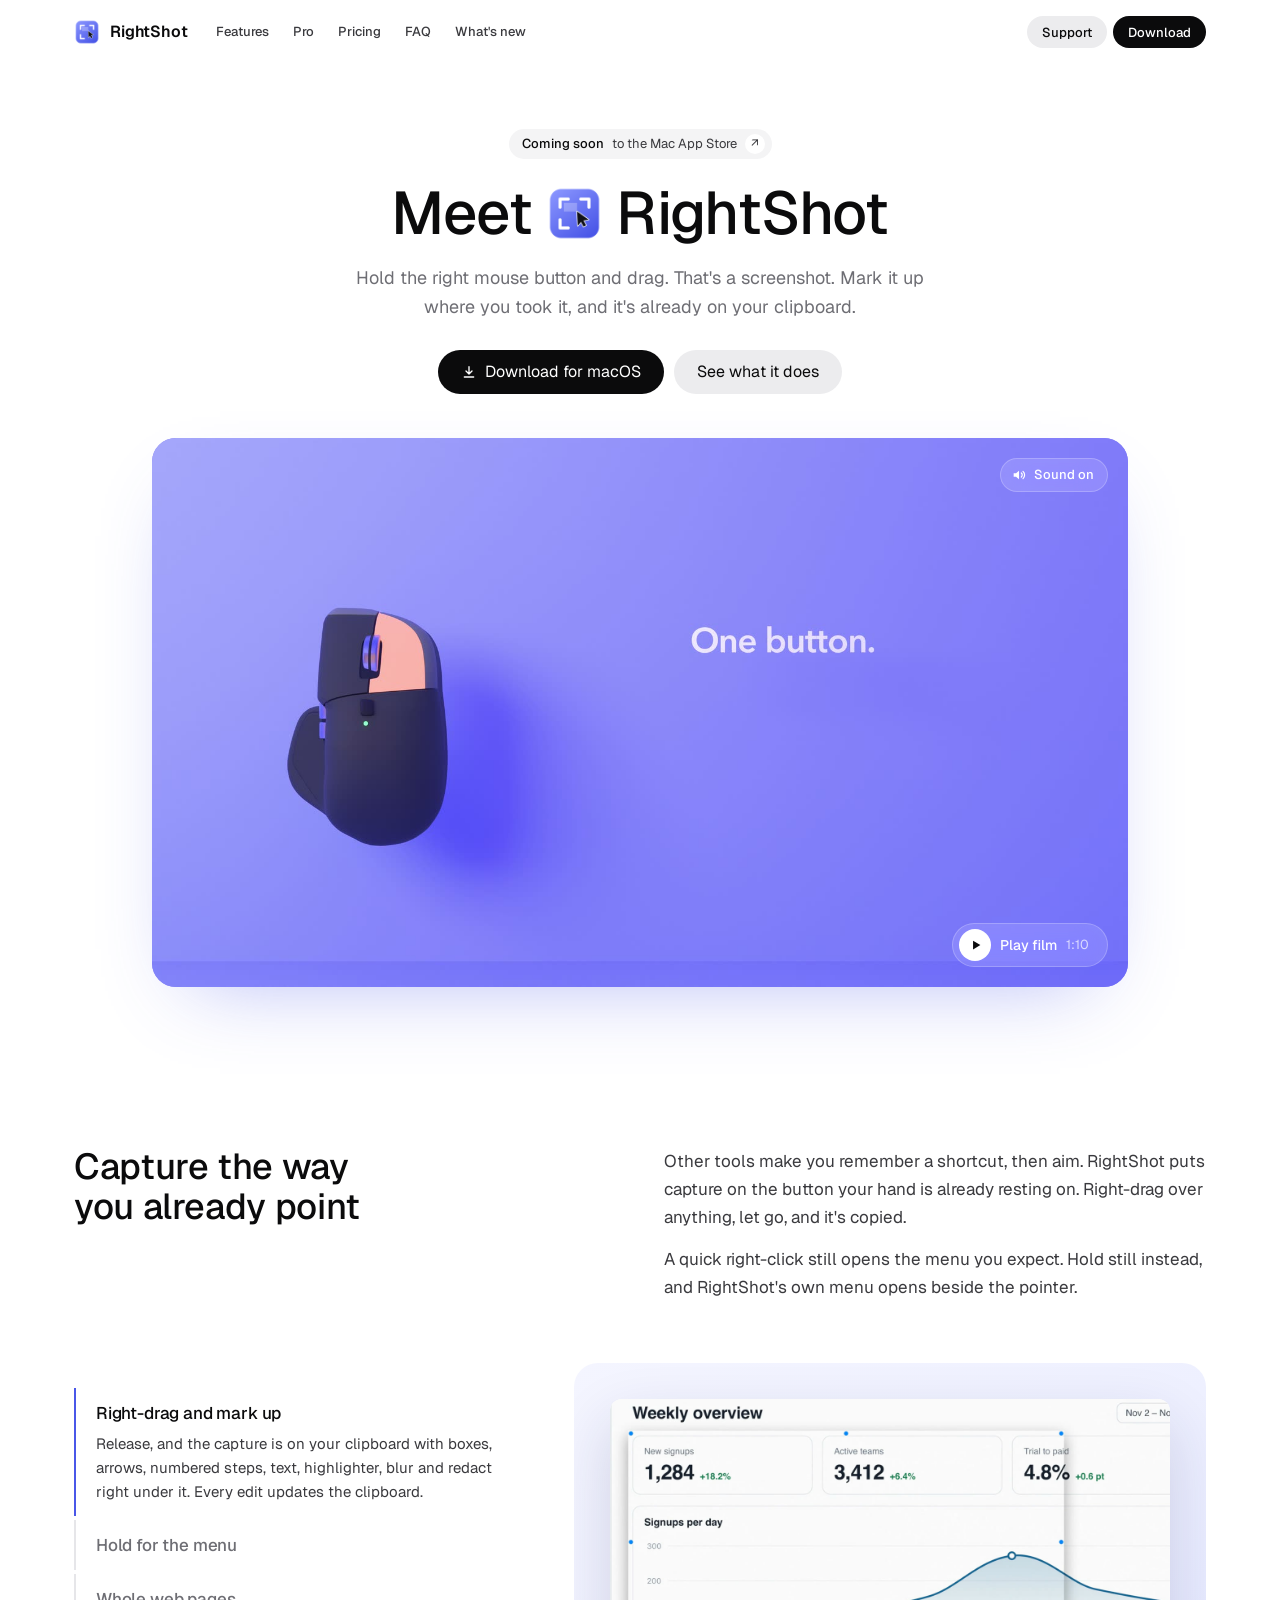
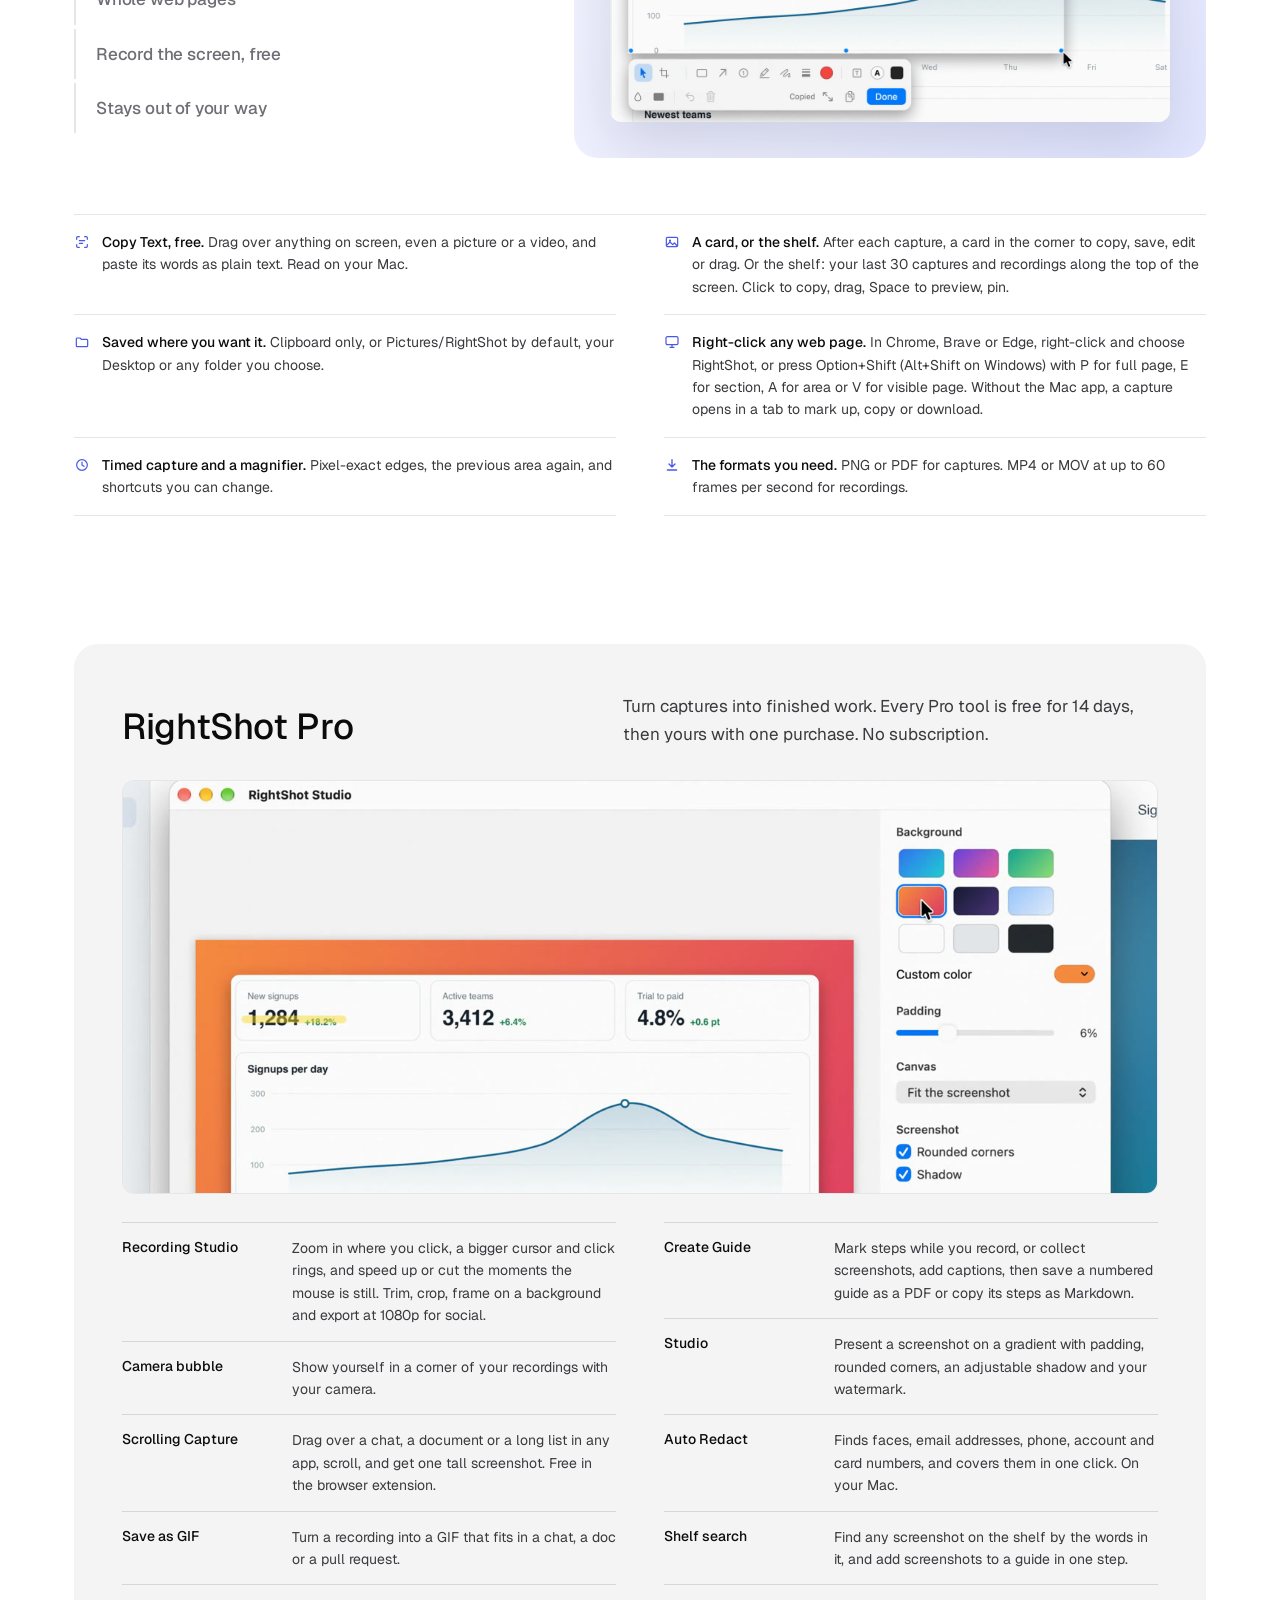
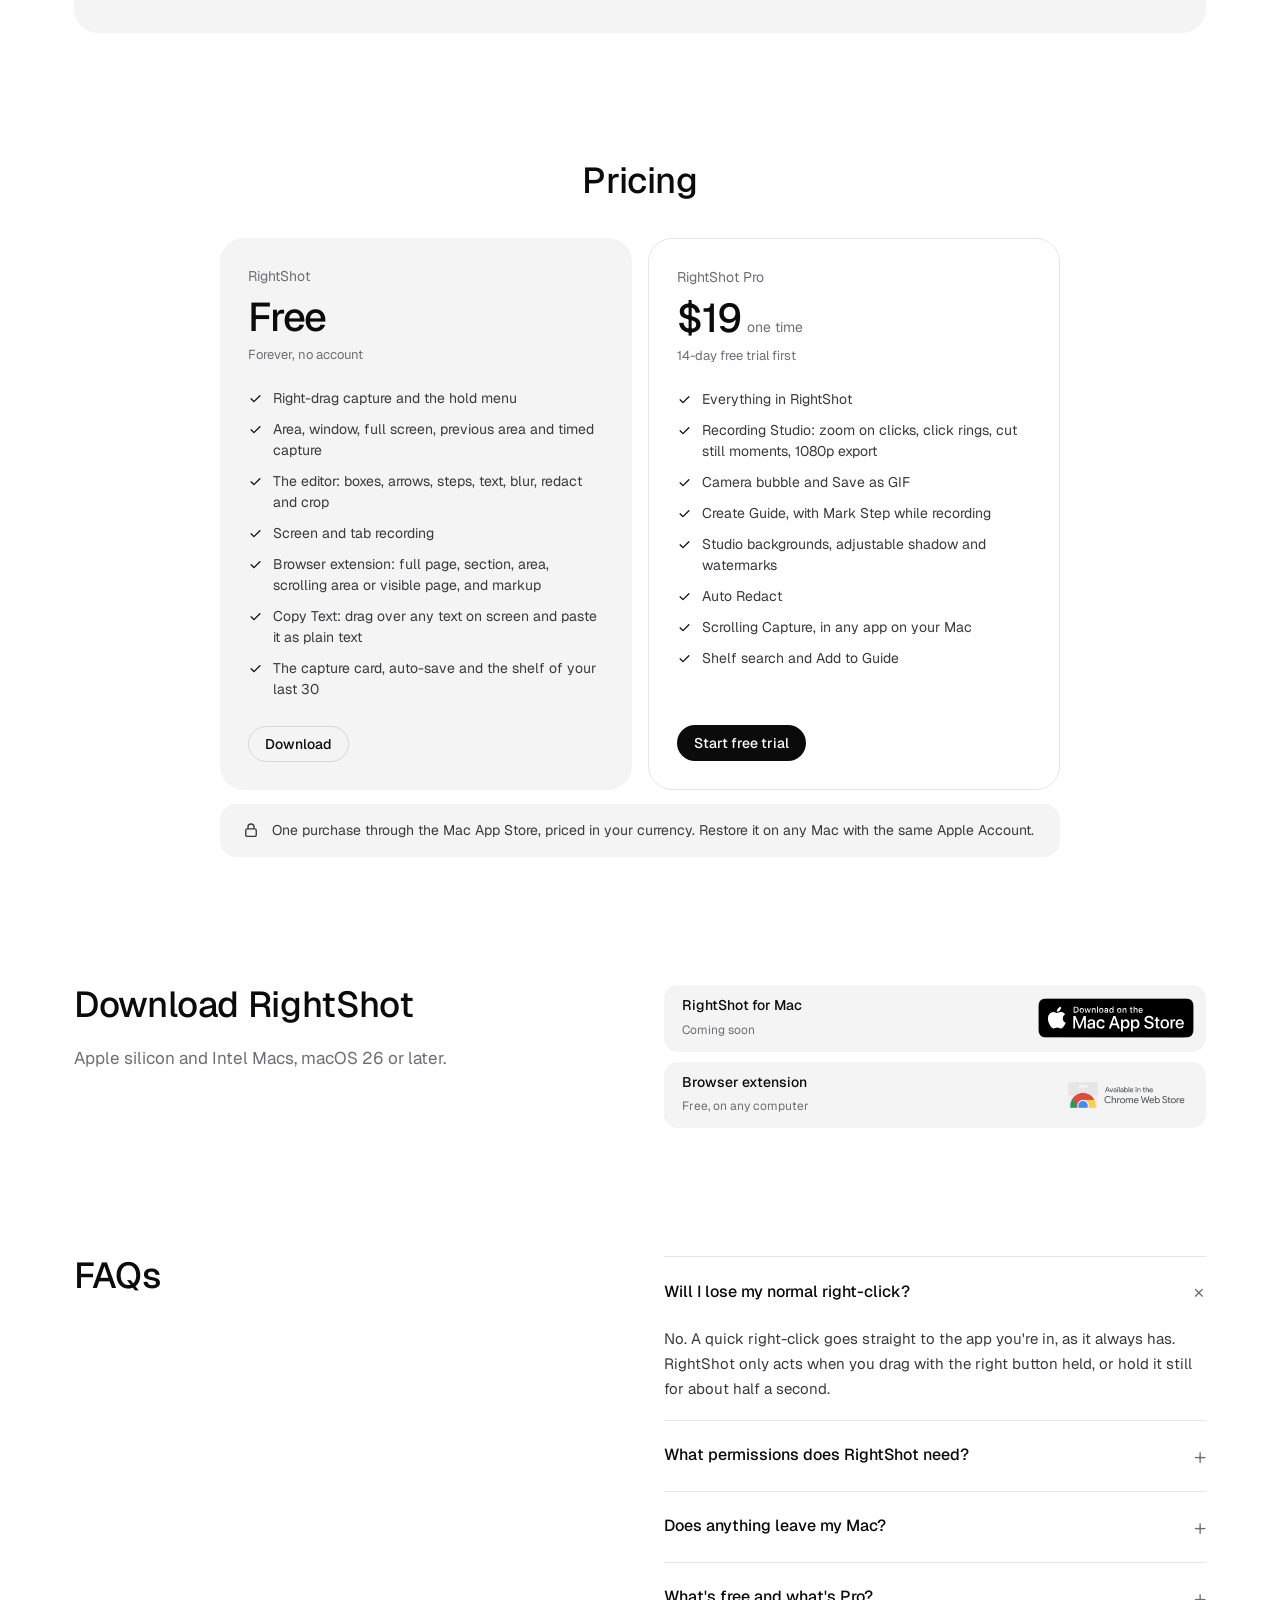
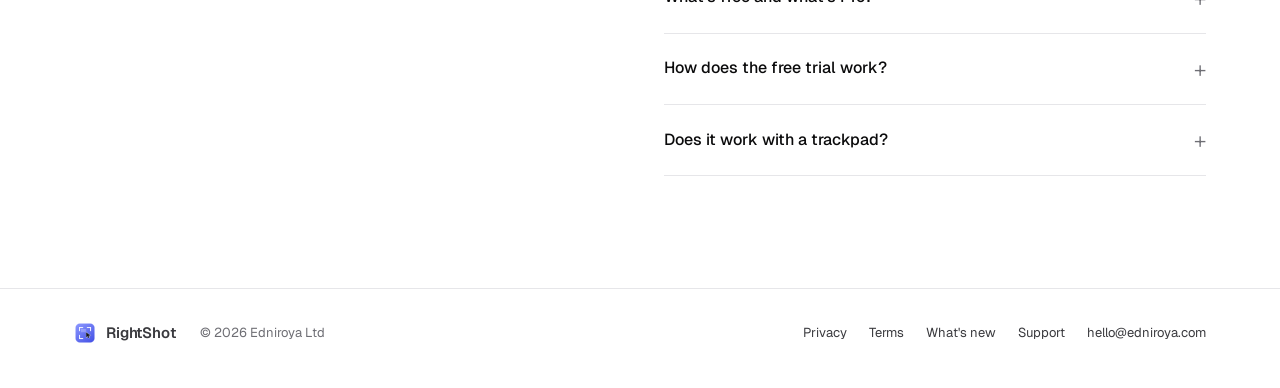
==== commit 2c883b8b: "docs: extension 0.5.2 is live: What's new, and Scrolling Area free in the browser" ====
--- a/index.html
+++ b/index.html
@@ -91,7 +91,7 @@
       <div class="show-tabs">
         <button class="show-tab on" type="button" aria-pressed="true" data-i="0"><b>Right-drag and mark up</b><span>Release, and the capture is on your clipboard with boxes, arrows, numbered steps, text, highlighter, blur and redact right under it. Every edit updates the clipboard.</span></button>
         <button class="show-tab" type="button" aria-pressed="false" data-i="1"><b>Hold for the menu</b><span>Keep the right button still for half a second and every capture is beside your pointer: area, window, full screen, text and recording.</span></button>
-        <button class="show-tab" type="button" aria-pressed="false" data-i="2"><b>Whole web pages</b><span>The free extension captures a full page, a section, an area or what's on screen, and lets you mark it up with boxes, arrows, text and blur, on any computer. With RightShot for Mac: the full editor, Record This Tab and Capture Scrolling Area (Pro).</span></button>
+        <button class="show-tab" type="button" aria-pressed="false" data-i="2"><b>Whole web pages</b><span>The free extension captures a full page, a section, an area, a scrolling area or what's on screen, and lets you mark it up with boxes, arrows, text and blur, on any computer. With RightShot for Mac: the full editor and Record This Tab.</span></button>
         <button class="show-tab" type="button" aria-pressed="false" data-i="3"><b>Record the screen, free</b><span>An area, a window, the whole screen or one browser tab, with system audio and your microphone when you want them.</span></button>
         <button class="show-tab" type="button" aria-pressed="false" data-i="4"><b>Stays out of your way</b><span>Pick apps where the right button is left alone, such as games and 3D tools, or only start a capture while you hold a key.</span></button>
       </div>
@@ -125,7 +125,7 @@
         <dl class="pro-dl">
           <div class="pro-row"><dt>Recording Studio</dt><dd>Zoom in where you click, a bigger cursor and click rings, and speed up or cut the moments the mouse is still. Trim, crop, frame on a background and export at 1080p for social.</dd></div>
           <div class="pro-row"><dt>Camera bubble</dt><dd>Show yourself in a corner of your recordings with your camera.</dd></div>
-          <div class="pro-row"><dt>Scrolling Capture</dt><dd>Drag over a chat, a document or a long list in any app, scroll, and get one tall screenshot. In the browser extension too.</dd></div>
+          <div class="pro-row"><dt>Scrolling Capture</dt><dd>Drag over a chat, a document or a long list in any app, scroll, and get one tall screenshot. Free in the browser extension.</dd></div>
           <div class="pro-row"><dt>Save as GIF</dt><dd>Turn a recording into a GIF that fits in a chat, a doc or a pull request.</dd></div>
         </dl>
         <dl class="pro-dl">
@@ -150,7 +150,7 @@
           <li><svg><use href="#i-check"/></svg>Area, window, full screen, previous area and timed capture</li>
           <li><svg><use href="#i-check"/></svg>The editor: boxes, arrows, steps, text, blur, redact and crop</li>
           <li><svg><use href="#i-check"/></svg>Screen and tab recording</li>
-          <li><svg><use href="#i-check"/></svg>Browser extension: full page, section, area or visible page, and markup</li>
+          <li><svg><use href="#i-check"/></svg>Browser extension: full page, section, area, scrolling area or visible page, and markup</li>
           <li><svg><use href="#i-check"/></svg>Copy Text: drag over any text on screen and paste it as plain text</li>
           <li><svg><use href="#i-check"/></svg>The capture card, auto-save and the shelf of your last 30</li>
         </ul>
@@ -167,7 +167,7 @@
           <li><svg><use href="#i-check"/></svg>Create Guide, with Mark Step while recording</li>
           <li><svg><use href="#i-check"/></svg>Studio backgrounds, adjustable shadow and watermarks</li>
           <li><svg><use href="#i-check"/></svg>Auto Redact</li>
-          <li><svg><use href="#i-check"/></svg>Scrolling Capture, in any app and in the browser</li>
+          <li><svg><use href="#i-check"/></svg>Scrolling Capture, in any app on your Mac</li>
           <li><svg><use href="#i-check"/></svg>Shelf search and Add to Guide</li>
         </ul>
         <a class="btn btn-dark" href="#download">Start free trial</a>
@@ -207,7 +207,7 @@
         </details>
         <details>
           <summary>What's free and what's Pro?</summary>
-          <p>Capturing, editing, recording, Copy Text, the shelf and the browser extension are free. Pro adds Recording Studio, the camera bubble, Scrolling Capture, GIFs, Create Guide, Studio, Auto Redact and shelf search.</p>
+          <p>Capturing, editing, recording, Copy Text, the shelf and the browser extension are free. Pro adds Recording Studio, the camera bubble, Scrolling Capture on the Mac, GIFs, Create Guide, Studio, Auto Redact and shelf search.</p>
         </details>
         <details>
           <summary>How does the free trial work?</summary>
